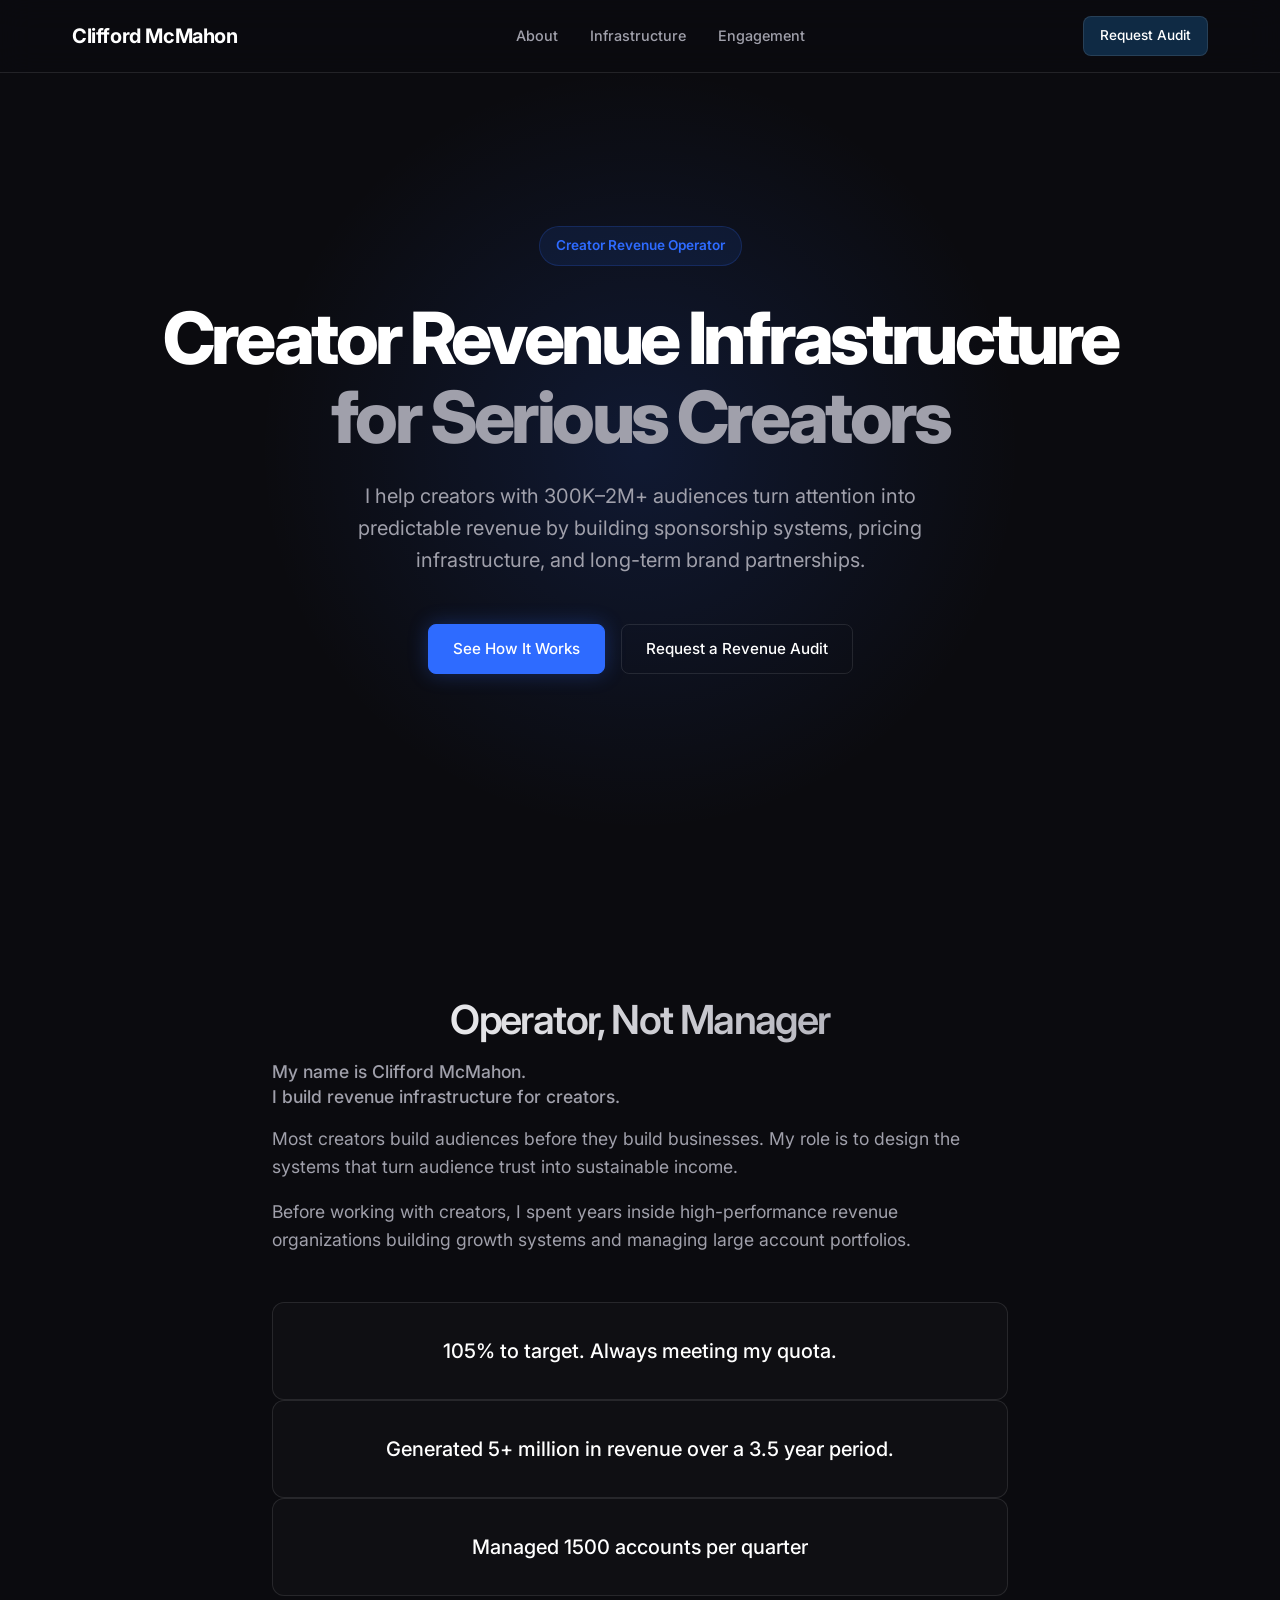
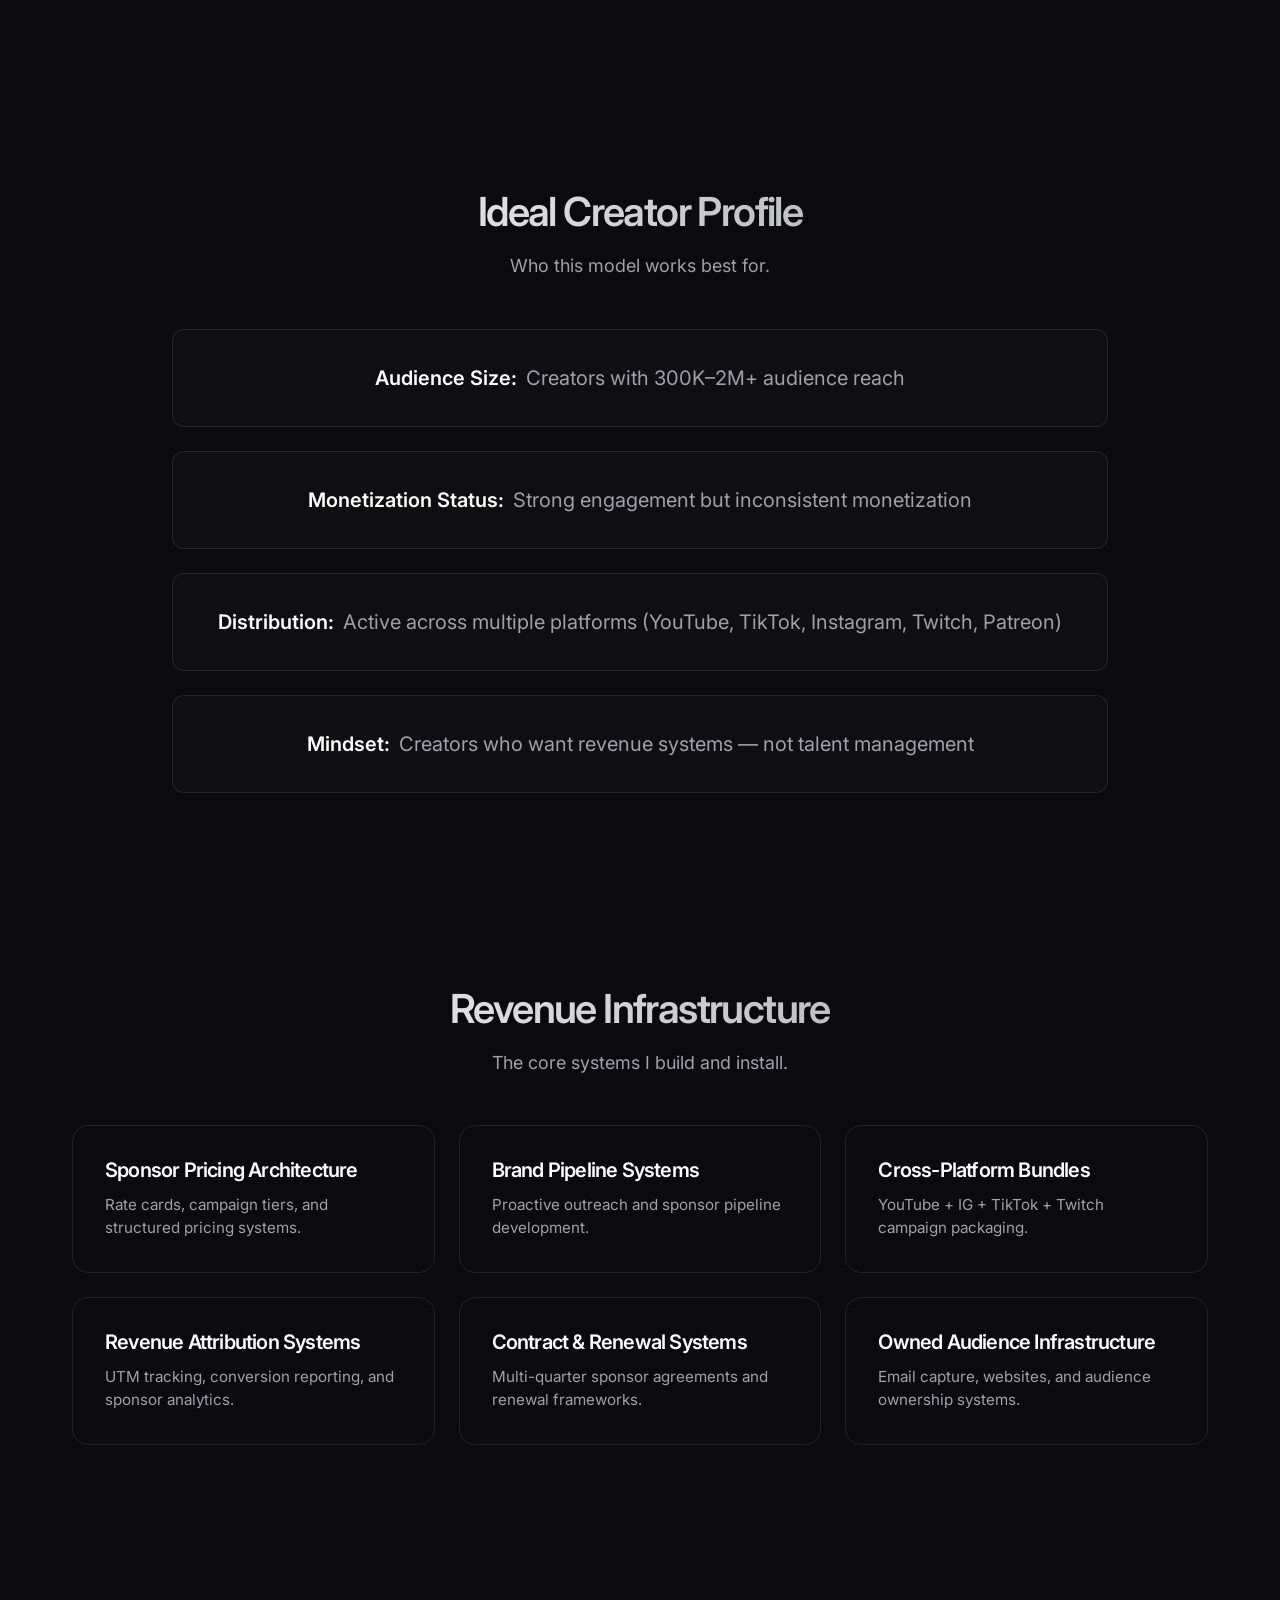
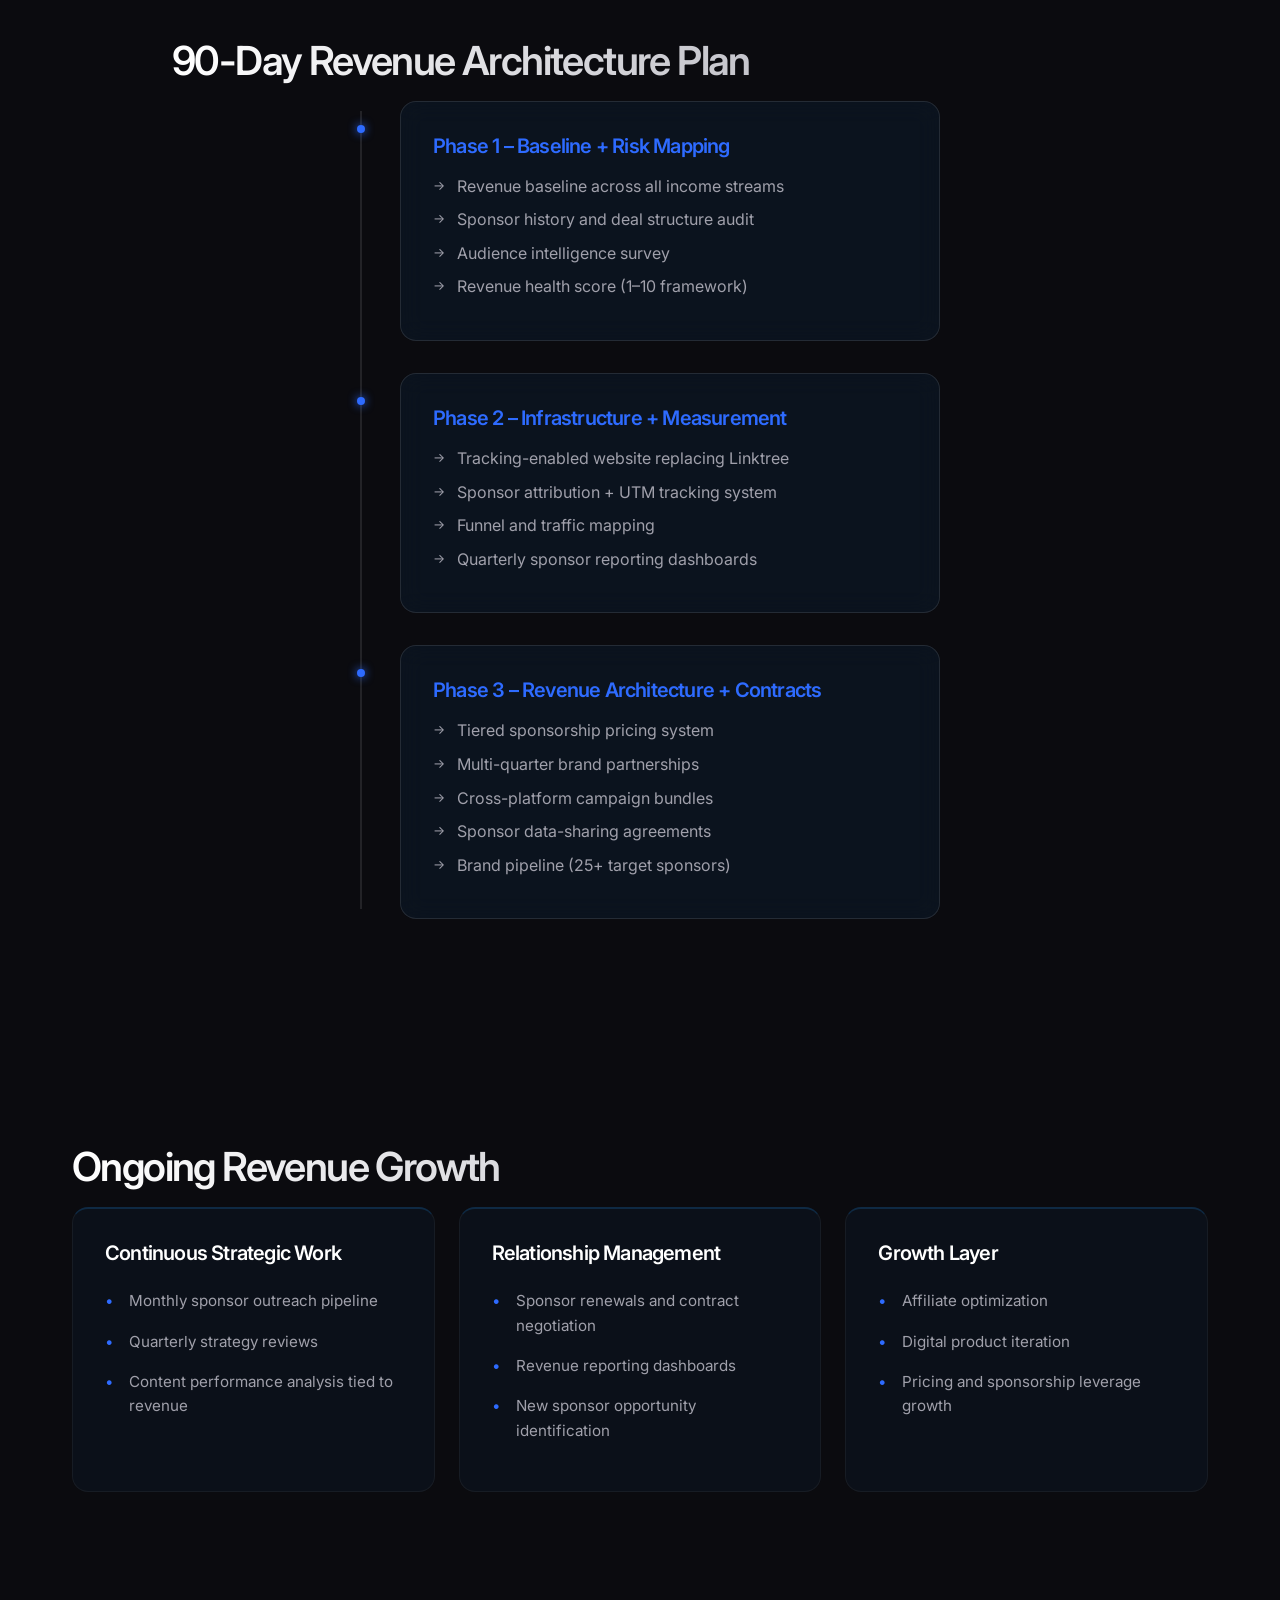
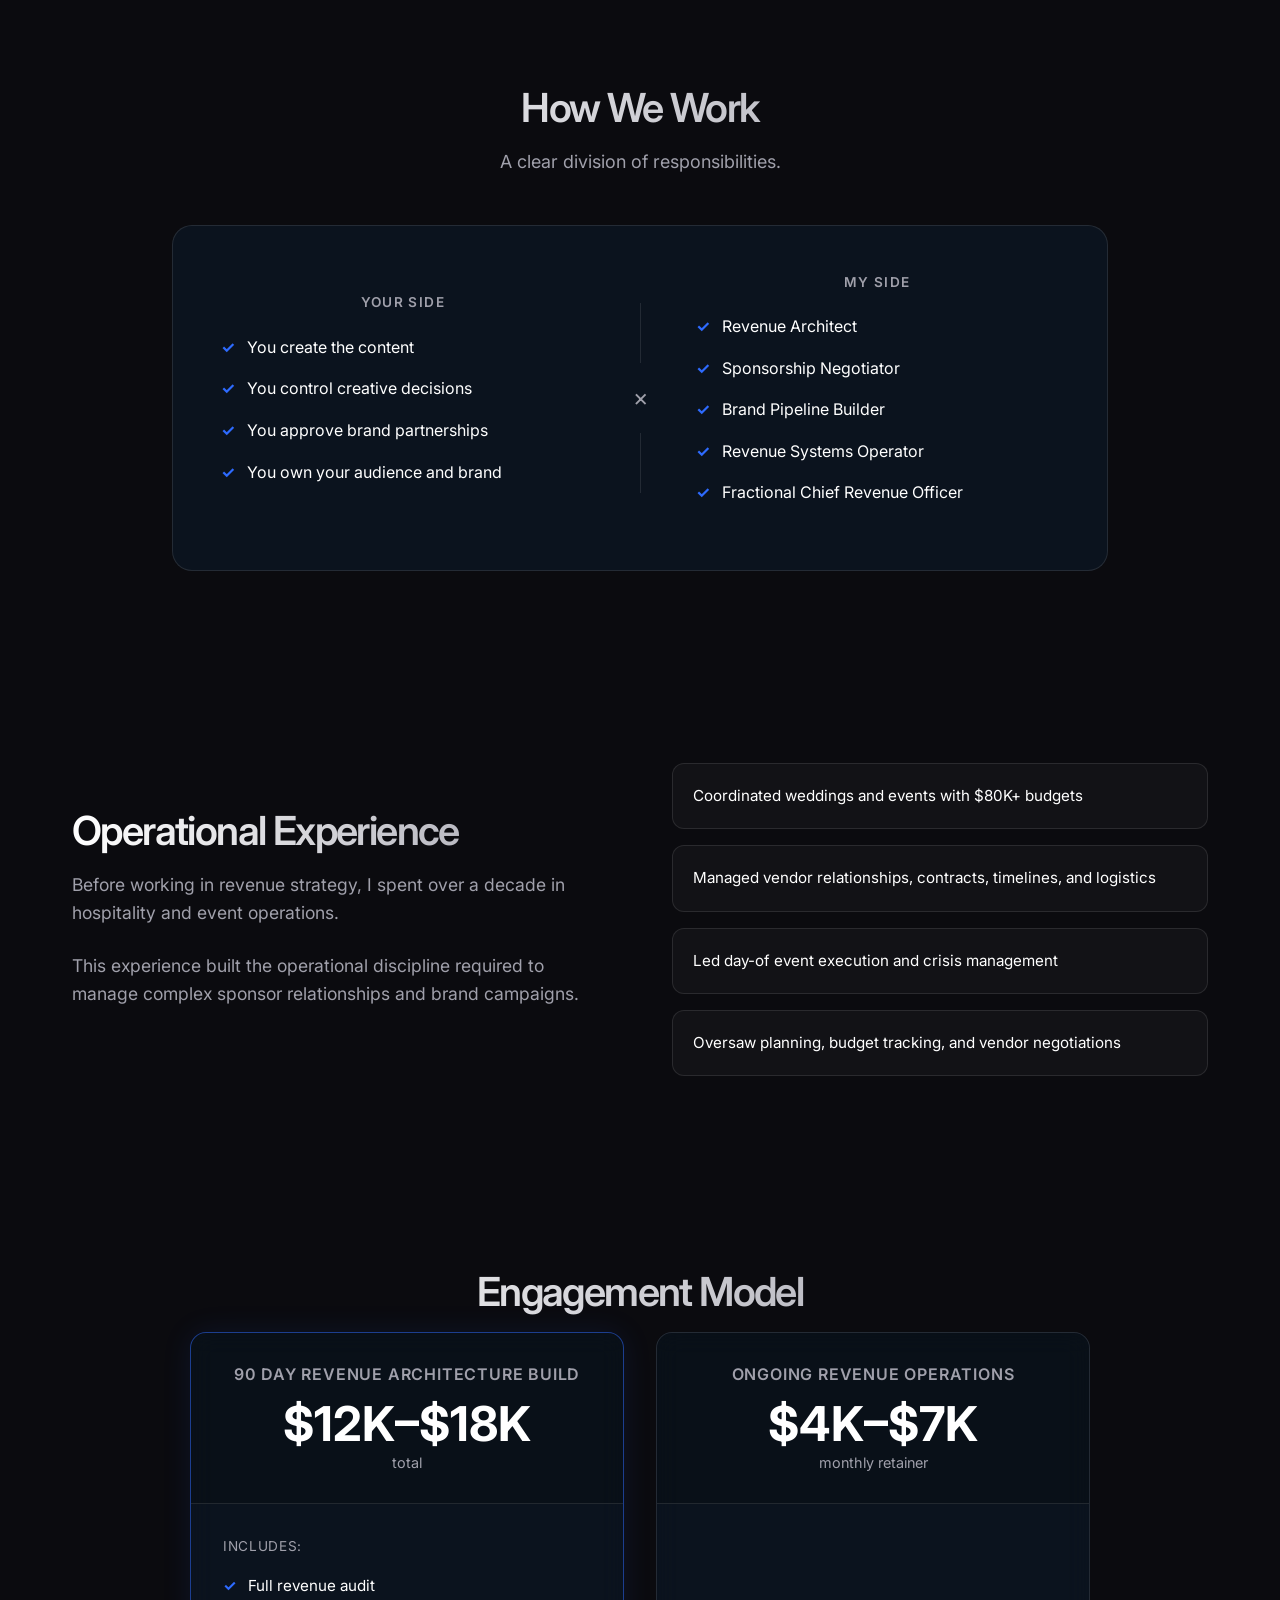
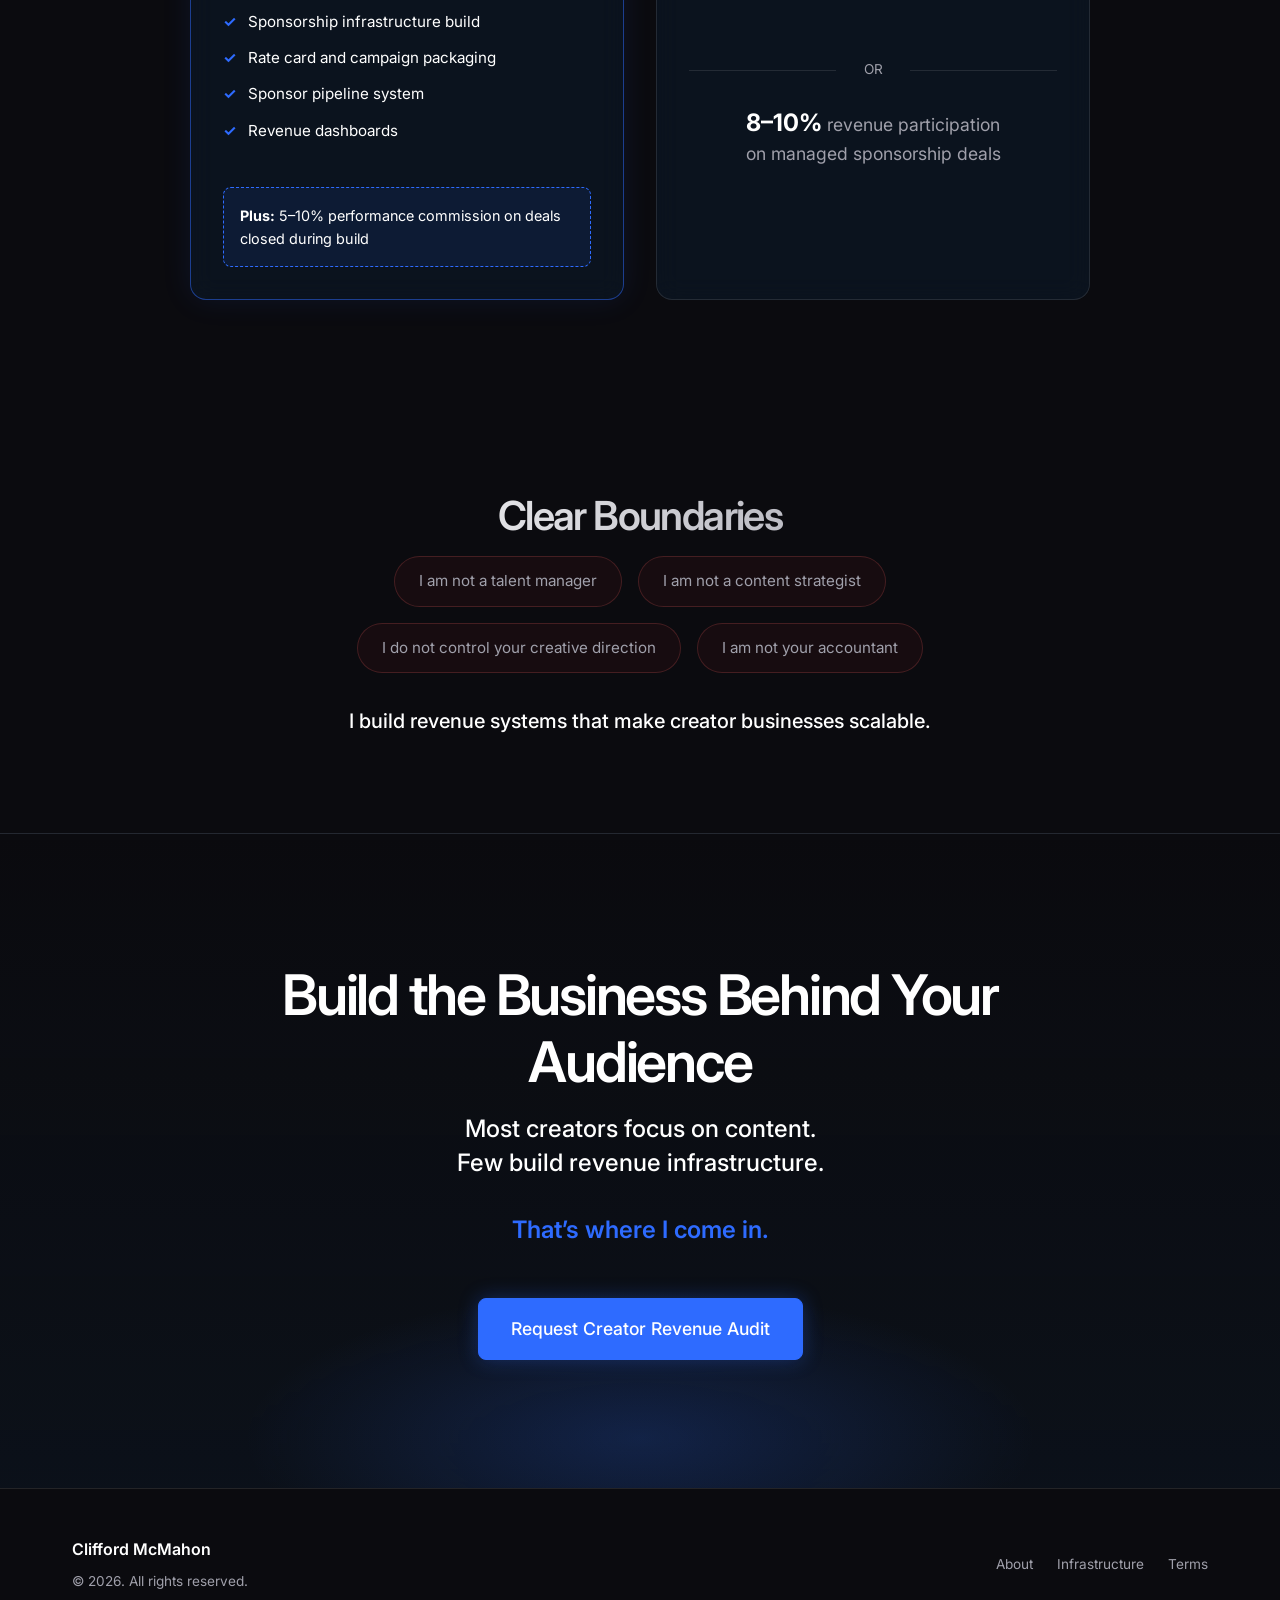
==== index.html @ 5d48551e "Initial website layout, styling, and copy enhancements" ====
<!DOCTYPE html>
<html lang="en">

<head>
    <meta charset="UTF-8">
    <meta name="viewport" content="width=device-width, initial-scale=1.0">
    <title>Clifford McMahon | Creator Revenue Operator</title>
    <meta name="description"
        content="I build revenue infrastructure for creators, turning attention into predictable revenue by building sponsorship systems and long-term brand partnerships.">
    <link rel="preconnect" href="https://fonts.googleapis.com">
    <link rel="preconnect" href="https://fonts.gstatic.com" crossorigin>
    <link href="https://fonts.googleapis.com/css2?family=Inter:wght@300;400;500;600;700;800&display=swap"
        rel="stylesheet">
    <link rel="stylesheet" href="style.css">
</head>

<body>
    <nav class="navbar">
        <div class="nav-container">
            <a href="#" class="logo">Clifford McMahon</a>
            <div class="nav-links">
                <a href="#about">About</a>
                <a href="#infrastructure">Infrastructure</a>
                <a href="#pricing">Engagement</a>
            </div>
            <a href="#contact" class="btn btn-secondary nav-cta">Request Audit</a>
        </div>
    </nav>

    <main>
        <!-- Hero Section -->
        <section class="hero scroll-section">
            <div class="hero-content">
                <div class="hero-badge">Creator Revenue Operator</div>
                <h1 class="hero-title">Creator Revenue Infrastructure<br><span class="highlight">for Serious
                        Creators</span></h1>
                <p class="hero-subtitle">
                    I help creators with 300K–2M+ audiences turn attention into predictable revenue by building
                    sponsorship systems, pricing infrastructure, and long-term brand partnerships.
                </p>
                <div class="hero-actions">
                    <a href="#how-it-works" class="btn btn-primary">See How It Works</a>
                    <a href="#contact" class="btn btn-outline">Request a Revenue Audit</a>
                </div>
            </div>
            <div class="hero-glow"></div>
        </section>

        <!-- About Section -->
        <section id="about" class="about scroll-section">
            <div class="container config-container">
                <div class="section-header text-center">
                    <h2 class="section-title">Operator, Not Manager</h2>
                </div>
                <div class="about-content">
                    <p class="lead-text">My name is Clifford McMahon.<br>I build revenue infrastructure for creators.
                    </p>
                    <p>Most creators build audiences before they build businesses. My role is to design the systems that
                        turn audience trust into sustainable income.</p>
                    <p>Before working with creators, I spent years inside high-performance revenue organizations
                        building growth systems and managing large account portfolios.</p>

                    <div class="experience-highlights grid-2">
                        <div class="highlight-card">
                            <p>105% to target. Always meeting my quota.</p>
                        </div>
                        <div class="highlight-card">
                            <p>Generated 5+ million in revenue over a 3.5 year period.</p>
                        </div>
                        <div class="highlight-card">
                            <p>Managed 1500 accounts per quarter</p>
                        </div>
                    </div>
                </div>
            </div>
        </section>

        <!-- Who I Work With -->
        <section id="ideal-profile" class="profile scroll-section">
            <div class="container text-center">
                <div class="section-header text-center">
                    <h2 class="section-title">Ideal Creator Profile</h2>
                    <p class="section-desc">Who this model works best for.</p>
                </div>
                <div class="experience-highlights grid">
                    <div class="highlight-card">
                        <p><strong class="highlight-label">Audience Size:</strong> <span class="highlight-text">Creators
                                with 300K–2M+ audience reach</span></p>
                    </div>
                    <div class="highlight-card">
                        <p><strong class="highlight-label">Monetization Status:</strong> <span
                                class="highlight-text">Strong engagement but inconsistent monetization</span></p>
                    </div>
                    <div class="highlight-card">
                        <p><strong class="highlight-label">Distribution:</strong> <span class="highlight-text">Active
                                across multiple platforms (YouTube, TikTok, Instagram, Twitch, Patreon)</span></p>
                    </div>
                    <div class="highlight-card">
                        <p><strong class="highlight-label">Mindset:</strong> <span class="highlight-text">Creators who
                                want revenue systems — not talent management</span></p>
                    </div>
                </div>
            </div>
        </section>

        <!-- What I Build -->
        <section id="infrastructure" class="infrastructure scroll-section">
            <div class="container container-large">
                <div class="section-header text-center">
                    <h2 class="section-title">Revenue Infrastructure</h2>
                    <p class="section-desc">The core systems I build and install.</p>
                </div>
                <div class="grid grid-3">
                    <div class="card feature-card">
                        <h3>Sponsor Pricing Architecture</h3>
                        <p>Rate cards, campaign tiers, and structured pricing systems.</p>
                    </div>
                    <div class="card feature-card">
                        <h3>Brand Pipeline Systems</h3>
                        <p>Proactive outreach and sponsor pipeline development.</p>
                    </div>
                    <div class="card feature-card">
                        <h3>Cross-Platform Bundles</h3>
                        <p>YouTube + IG + TikTok + Twitch campaign packaging.</p>
                    </div>
                    <div class="card feature-card">
                        <h3>Revenue Attribution Systems</h3>
                        <p>UTM tracking, conversion reporting, and sponsor analytics.</p>
                    </div>
                    <div class="card feature-card">
                        <h3>Contract & Renewal Systems</h3>
                        <p>Multi-quarter sponsor agreements and renewal frameworks.</p>
                    </div>
                    <div class="card feature-card">
                        <h3>Owned Audience Infrastructure</h3>
                        <p>Email capture, websites, and audience ownership systems.</p>
                    </div>
                </div>
            </div>
        </section>

        <!-- The 90 Day Creator Revenue Build -->
        <section id="how-it-works" class="roadmap scroll-section">
            <div class="container">
                <div class="section-header">
                    <h2 class="section-title">90-Day Revenue Architecture Plan</h2>
                </div>
                <div class="timeline">
                    <div class="timeline-item">
                        <div class="timeline-dot"></div>
                        <div class="timeline-content card glass">
                            <h3>Phase 1 – Baseline + Risk Mapping</h3>
                            <ul>
                                <li>Revenue baseline across all income streams</li>
                                <li>Sponsor history and deal structure audit</li>
                                <li>Audience intelligence survey</li>
                                <li>Revenue health score (1–10 framework)</li>
                            </ul>
                        </div>
                    </div>
                    <div class="timeline-item">
                        <div class="timeline-dot"></div>
                        <div class="timeline-content card glass">
                            <h3>Phase 2 – Infrastructure + Measurement</h3>
                            <ul>
                                <li>Tracking-enabled website replacing Linktree</li>
                                <li>Sponsor attribution + UTM tracking system</li>
                                <li>Funnel and traffic mapping</li>
                                <li>Quarterly sponsor reporting dashboards</li>
                            </ul>
                        </div>
                    </div>
                    <div class="timeline-item">
                        <div class="timeline-dot"></div>
                        <div class="timeline-content card glass">
                            <h3>Phase 3 – Revenue Architecture + Contracts</h3>
                            <ul>
                                <li>Tiered sponsorship pricing system</li>
                                <li>Multi-quarter brand partnerships</li>
                                <li>Cross-platform campaign bundles</li>
                                <li>Sponsor data-sharing agreements</li>
                                <li>Brand pipeline (25+ target sponsors)</li>
                            </ul>
                        </div>
                    </div>
                </div>
            </div>
        </section>

        <!-- Monthly Operations -->
        <section class="operations scroll-section">
            <div class="container container-large">
                <div class="section-header">
                    <h2 class="section-title">Ongoing Revenue Growth</h2>
                </div>
                <div class="grid grid-3">
                    <div class="card operations-card">
                        <h3>Continuous Strategic Work</h3>
                        <ul>
                            <li>Monthly sponsor outreach pipeline</li>
                            <li>Quarterly strategy reviews</li>
                            <li>Content performance analysis tied to revenue</li>
                        </ul>
                    </div>
                    <div class="card operations-card">
                        <h3>Relationship Management</h3>
                        <ul>
                            <li>Sponsor renewals and contract negotiation</li>
                            <li>Revenue reporting dashboards</li>
                            <li>New sponsor opportunity identification</li>
                        </ul>
                    </div>
                    <div class="card operations-card">
                        <h3>Growth Layer</h3>
                        <ul>
                            <li>Affiliate optimization</li>
                            <li>Digital product iteration</li>
                            <li>Pricing and sponsorship leverage growth</li>
                        </ul>
                    </div>
                </div>
            </div>
        </section>

        <!-- Partnership Model -->
        <section class="partnership scroll-section">
            <div class="container">
                <div class="section-header text-center">
                    <h2 class="section-title">How We Work</h2>
                    <p class="section-desc">A clear division of responsibilities.</p>
                </div>
                <div class="split-board">
                    <div class="split-side your-side">
                        <h3>Your Side</h3>
                        <ul>
                            <li><span class="check">✓</span> You create the content</li>
                            <li><span class="check">✓</span> You control creative decisions</li>
                            <li><span class="check">✓</span> You approve brand partnerships</li>
                            <li><span class="check">✓</span> You own your audience and brand</li>
                        </ul>
                    </div>
                    <div class="split-separator">
                        <div class="line"></div>
                        <div class="icon">×</div>
                        <div class="line"></div>
                    </div>
                    <div class="split-side my-side">
                        <h3>My Side</h3>
                        <ul>
                            <li><span class="check">✓</span> Revenue Architect</li>
                            <li><span class="check">✓</span> Sponsorship Negotiator</li>
                            <li><span class="check">✓</span> Brand Pipeline Builder</li>
                            <li><span class="check">✓</span> Revenue Systems Operator</li>
                            <li><span class="check">✓</span> Fractional Chief Revenue Officer</li>
                        </ul>
                    </div>
                </div>
            </div>
        </section>

        <!-- Operational Experience -->
        <section class="experience scroll-section">
            <div class="container container-large">
                <div class="flex-row">
                    <div class="flex-content">
                        <h2 class="section-title">Operational Experience</h2>
                        <p>Before working in revenue strategy, I spent over a decade in hospitality and event
                            operations.</p>
                        <p>This experience built the operational discipline required to manage complex sponsor
                            relationships and brand campaigns.</p>
                    </div>
                    <div class="flex-cards">
                        <ul class="bullet-list-cards">
                            <li>Coordinated weddings and events with $80K+ budgets</li>
                            <li>Managed vendor relationships, contracts, timelines, and logistics</li>
                            <li>Led day-of event execution and crisis management</li>
                            <li>Oversaw planning, budget tracking, and vendor negotiations</li>
                        </ul>
                    </div>
                </div>
            </div>
        </section>

        <!-- Pricing -->
        <section id="pricing" class="pricing scroll-section">
            <div class="container">
                <div class="section-header text-center">
                    <h2 class="section-title">Engagement Model</h2>
                </div>
                <div class="pricing-grid">
                    <div class="pricing-card glass highlight-border">
                        <div class="pricing-header">
                            <h3>90 Day Revenue Architecture Build</h3>
                            <div class="price">$12K–$18K <span>total</span></div>
                        </div>
                        <div class="pricing-body">
                            <p class="includes-title">Includes:</p>
                            <ul>
                                <li>Full revenue audit</li>
                                <li>Sponsorship infrastructure build</li>
                                <li>Rate card and campaign packaging</li>
                                <li>Sponsor pipeline system</li>
                                <li>Revenue dashboards</li>
                            </ul>
                            <div class="pricing-plus">
                                <strong>Plus:</strong> 5–10% performance commission on deals closed during build
                            </div>
                        </div>
                    </div>

                    <div class="pricing-card glass">
                        <div class="pricing-header">
                            <h3>Ongoing Revenue Operations</h3>
                            <div class="price">$4K–$7K <span>monthly retainer</span></div>
                        </div>
                        <div class="pricing-body centered-body">
                            <div class="or-divider">OR</div>
                            <div class="price-alt">
                                <strong>8–10%</strong> revenue participation<br>on managed sponsorship deals
                            </div>
                        </div>
                    </div>
                </div>
            </div>
        </section>

        <!-- What I Am Not -->
        <section class="boundaries scroll-section">
            <div class="container config-container text-center">
                <h2 class="section-title">Clear Boundaries</h2>
                <div class="boundary-items">
                    <div class="boundary-item">I am not a talent manager</div>
                    <div class="boundary-item">I am not a content strategist</div>
                    <div class="boundary-item">I do not control your creative direction</div>
                    <div class="boundary-item">I am not your accountant</div>
                </div>
                <p class="final-boundary-statement">I build revenue systems that make creator businesses scalable.</p>
            </div>
        </section>

        <!-- Final CTA -->
        <section id="contact" class="final-cta scroll-section glass-cta">
            <div class="container text-center">
                <h2>Build the Business Behind Your Audience</h2>
                <p class="lead-text">Most creators focus on content.<br>Few build revenue infrastructure.</p>
                <p class="accent-text">That’s where I come in.</p>
                <a href="mailto:contact@cliffordmcmahon.com" class="btn btn-primary btn-large">Request Creator Revenue
                    Audit</a>
            </div>
            <div class="glow-bg"></div>
        </section>
    </main>

    <footer>
        <div class="footer-container">
            <div class="footer-left">
                <span class="footer-logo">Clifford McMahon</span>
                <span class="footer-copyright">© 2026. All rights reserved.</span>
            </div>
            <div class="footer-links">
                <a href="#about">About</a>
                <a href="#infrastructure">Infrastructure</a>
                <a href="#pricing">Terms</a>
            </div>
        </div>
    </footer>

    <script src="script.js"></script>
</body>

</html>
---- style.css ----
:root {
    --bg-color: #0B0B0F;
    --primary-accent: #0F2A44;
    --secondary-accent: #2E6BFF;
    --text-primary: #ffffff;
    --text-secondary: #a0a0ab;
    --border-color: rgba(255, 255, 255, 0.1);
    --glass-bg: rgba(15, 42, 68, 0.3);
    --glass-border: rgba(46, 107, 255, 0.2);
    --font-sans: 'Inter', -apple-system, BlinkMacSystemFont, "Segoe UI", Roboto, Helvetica, Arial, sans-serif;
}

* {
    margin: 0;
    padding: 0;
    box-sizing: border-box;
}

body {
    background-color: var(--bg-color);
    color: var(--text-primary);
    font-family: var(--font-sans);
    line-height: 1.6;
    -webkit-font-smoothing: antialiased;
    overflow-x: hidden;
    scroll-behavior: smooth;
    position: relative;
}

.global-glow {
    position: fixed;
    top: 0;
    left: 0;
    width: 100vw;
    height: 100vh;
    background:
        linear-gradient(90deg,
            var(--bg-color) 0%,
            rgba(11, 11, 15, 0.8) 15%,
            rgba(46, 107, 255, 0.15) 50%,
            rgba(11, 11, 15, 0.8) 85%,
            var(--bg-color) 100%);
    z-index: -999;
    pointer-events: none;
}

::selection {
    background: var(--secondary-accent);
    color: #fff;
}

h1,
h2,
h3,
h4 {
    font-weight: 600;
    letter-spacing: -0.04em;
    line-height: 1.2;
}

a {
    color: var(--text-primary);
    text-decoration: none;
    transition: color 0.2s ease;
}

a:hover {
    color: var(--secondary-accent);
}

.container {
    max-width: 1000px;
    margin: 0 auto;
    padding: 0 2rem;
}

.container-large {
    max-width: 1200px;
}

.config-container {
    max-width: 800px;
}

.text-center {
    text-align: center;
}

/* Typography Classes */
.section-title {
    font-size: 2.5rem;
    margin-bottom: 1rem;
    background: linear-gradient(to right, #fff, var(--text-secondary));
    -webkit-background-clip: text;
    -webkit-text-fill-color: transparent;
}

.section-desc {
    font-size: 1.125rem;
    color: var(--text-secondary);
    margin-bottom: 3rem;
}

.lead-text {
    font-size: 1.5rem;
    font-weight: 500;
    margin-bottom: 1.5rem;
    line-height: 1.4;
    color: var(--text-primary);
}

/* Buttons */
.btn {
    display: inline-flex;
    align-items: center;
    justify-content: center;
    padding: 0.75rem 1.5rem;
    border-radius: 8px;
    font-weight: 500;
    font-size: 0.95rem;
    transition: all 0.3s ease;
    cursor: pointer;
    text-align: center;
}

.btn-primary {
    background: var(--secondary-accent);
    color: #fff;
    border: 1px solid var(--secondary-accent);
    box-shadow: 0 0 20px rgba(46, 107, 255, 0.3);
}

.btn-primary:hover {
    background: #4079ff;
    color: #fff;
    box-shadow: 0 0 30px rgba(46, 107, 255, 0.5);
    transform: translateY(-2px);
}

.btn-secondary {
    background: var(--primary-accent);
    color: #fff;
    border: 1px solid var(--border-color);
}

.btn-secondary:hover {
    background: rgba(15, 42, 68, 0.8);
    color: #fff;
}

.btn-outline {
    background: transparent;
    color: #fff;
    border: 1px solid var(--border-color);
}

.btn-outline:hover {
    background: rgba(255, 255, 255, 0.05);
    border-color: rgba(255, 255, 255, 0.2);
    color: #fff;
    transform: translateY(-2px);
}

.btn-large {
    padding: 1rem 2rem;
    font-size: 1.1rem;
}

/* Glass & Gradients */
.glass {
    background: var(--glass-bg);
    backdrop-filter: blur(12px);
    -webkit-backdrop-filter: blur(12px);
    border: 1px solid var(--border-color);
    border-radius: 16px;
}

.glass:hover {
    border-color: var(--glass-border);
    box-shadow: 0 8px 32px rgba(0, 0, 0, 0.3);
}

/* Layout Classes */
.grid {
    display: grid;
    gap: 1.5rem;
}

.grid-2 {
    grid-template-columns: repeat(auto-fit, minmax(300px, 1fr));
}

.grid-3 {
    grid-template-columns: repeat(auto-fit, minmax(300px, 1fr));
}

/* Navigation */
.navbar {
    position: fixed;
    top: 0;
    width: 100%;
    padding: 1rem 0;
    z-index: 100;
    background: rgba(11, 11, 15, 0.8);
    backdrop-filter: blur(16px);
    border-bottom: 1px solid var(--border-color);
    transition: all 0.3s ease;
}

.nav-container {
    max-width: 1200px;
    margin: 0 auto;
    padding: 0 2rem;
    display: flex;
    justify-content: space-between;
    align-items: center;
}

.logo {
    font-weight: 700;
    font-size: 1.25rem;
    letter-spacing: -0.02em;
}

.nav-links {
    display: flex;
    gap: 2rem;
}

.nav-links a {
    font-size: 0.9rem;
    font-weight: 500;
    color: var(--text-secondary);
}

.nav-links a:hover {
    color: var(--text-primary);
}

.nav-cta {
    padding: 0.5rem 1rem;
    font-size: 0.85rem;
}

/* Hero Section */
.hero {
    position: relative;
    padding: 10rem 0 6rem;
    text-align: center;
    min-height: 100vh;
    display: flex;
    align-items: center;
    justify-content: center;
}

.hero-glow {
    position: absolute;
    top: 50%;
    left: 50%;
    transform: translate(-50%, -50%);
    width: 60vw;
    height: 60vw;
    background: radial-gradient(circle, rgba(46, 107, 255, 0.15) 0%, rgba(11, 11, 15, 0) 70%);
    z-index: -1;
    pointer-events: none;
}

.hero-badge {
    display: inline-block;
    padding: 0.5rem 1rem;
    background: rgba(46, 107, 255, 0.1);
    border: 1px solid var(--glass-border);
    border-radius: 50px;
    font-size: 0.85rem;
    font-weight: 600;
    color: var(--secondary-accent);
    margin-bottom: 2rem;
    animation: fadeInDown 0.8s ease-out;
}

.hero-title {
    font-size: 4.5rem;
    font-weight: 800;
    line-height: 1.1;
    margin-bottom: 1.5rem;
    letter-spacing: -0.05em;
    animation: fadeInUp 0.8s ease-out 0.2s both;
}

.hero-title .highlight {
    color: var(--text-secondary);
}

.hero-subtitle {
    font-size: 1.25rem;
    color: var(--text-secondary);
    max-width: 600px;
    margin: 0 auto 3rem;
    animation: fadeInUp 0.8s ease-out 0.4s both;
}

.hero-actions {
    display: flex;
    justify-content: center;
    gap: 1rem;
    animation: fadeInUp 0.8s ease-out 0.6s both;
}

/* Sections Global */
.scroll-section {
    padding: 6rem 0;
    opacity: 0;
    transform: translateY(20px);
    transition: opacity 0.8s ease-out, transform 0.8s ease-out;
}

.scroll-section.visible {
    opacity: 1;
    transform: translateY(0);
}

/* About Section */
.about p {
    color: var(--text-secondary);
    font-size: 1.1rem;
    margin-bottom: 1rem;
}

.experience-highlights {
    margin-top: 3rem;
}

.highlight-card {
    background: rgba(255, 255, 255, 0.02);
    border: 1px solid var(--border-color);
    padding: 2rem 1.5rem;
    border-radius: 12px;
    display: flex;
    align-items: center;
    justify-content: center;
    text-align: center;
    transition: all 0.3s;
}

.highlight-card:hover {
    background: rgba(255, 255, 255, 0.05);
    border-color: rgba(255, 255, 255, 0.15);
}

.highlight-icon {
    display: none;
}

.highlight-card p {
    font-size: 1.25rem;
    font-weight: 500;
    margin: 0;
    color: var(--text-primary);
}

.highlight-label {
    color: var(--text-primary);
    font-weight: 600;
    margin-right: 0.25rem;
}

.highlight-text {
    color: var(--text-secondary);
    font-weight: 400;
}

/* Cards Global */
.card {
    padding: 2rem;
    transition: all 0.3s ease;
}

.card h3 {
    font-size: 1.25rem;
    margin-bottom: 0.75rem;
    color: var(--text-primary);
}

.card p {
    color: var(--text-secondary);
    font-size: 0.95rem;
    line-height: 1.5;
}

/* Infrastructure Cards */
.feature-card {
    background: transparent;
    border: 1px solid var(--border-color);
    border-radius: 16px;
}

.feature-card:hover {
    background: rgba(15, 42, 68, 0.4);
    border-color: var(--secondary-accent);
    transform: translateY(-5px);
}

.card-icon {
    font-size: 2rem;
    margin-bottom: 1rem;
}

/* Timeline / Roadmap */
.timeline {
    position: relative;
    max-width: 600px;
    margin: 0 auto;
}

.timeline::before {
    content: '';
    position: absolute;
    left: 20px;
    top: 10px;
    bottom: 10px;
    width: 2px;
    background: var(--border-color);
}

.timeline-item {
    position: relative;
    margin-bottom: 2rem;
    padding-left: 60px;
}

.timeline-dot {
    position: absolute;
    left: 17px;
    top: 24px;
    width: 8px;
    height: 8px;
    border-radius: 50%;
    background: var(--secondary-accent);
    box-shadow: 0 0 10px var(--secondary-accent);
}

.timeline-content h3 {
    color: var(--secondary-accent);
    margin-bottom: 1rem;
}

.timeline-content ul {
    list-style: none;
    color: var(--text-secondary);
}

.timeline-content ul li {
    position: relative;
    margin-bottom: 0.5rem;
    padding-left: 1.5rem;
}

.timeline-content ul li::before {
    content: '→';
    position: absolute;
    left: 0;
    color: var(--text-secondary);
    font-size: 0.8rem;
    top: 2px;
}

/* Partnership Model */
.split-board {
    display: flex;
    align-items: center;
    justify-content: center;
    gap: 3rem;
    background: var(--glass-bg);
    border: 1px solid var(--border-color);
    border-radius: 20px;
    padding: 3rem;
}

.split-side {
    flex: 1;
}

.split-side h3 {
    text-align: center;
    margin-bottom: 1.5rem;
    color: var(--text-secondary);
    text-transform: uppercase;
    font-size: 0.85rem;
    letter-spacing: 0.1em;
}

.split-side ul {
    list-style: none;
}

.split-side ul li {
    display: flex;
    align-items: center;
    gap: 0.75rem;
    margin-bottom: 1rem;
    color: var(--text-primary);
    font-size: 1rem;
}

.check {
    color: var(--secondary-accent);
    font-weight: bold;
}

.split-separator {
    display: flex;
    flex-direction: column;
    align-items: center;
    gap: 1rem;
    color: var(--border-color);
}

.split-separator .line {
    width: 1px;
    height: 60px;
    background: var(--border-color);
}

.split-separator .icon {
    font-size: 1.5rem;
    color: var(--text-secondary);
}

/* Operations */
.operations-card {
    background: rgba(15, 42, 68, 0.2);
    border: 1px solid rgba(255, 255, 255, 0.05);
    border-radius: 16px;
    border-top: 2px solid var(--primary-accent);
}

.operations-card h3 {
    color: #fff;
    margin-bottom: 1.5rem;
}

.operations-card ul {
    list-style: none;
}

.operations-card ul li {
    position: relative;
    margin-bottom: 1rem;
    padding-left: 1.5rem;
    color: var(--text-secondary);
    font-size: 0.95rem;
}

.operations-card ul li::before {
    content: '•';
    position: absolute;
    left: 0;
    color: var(--secondary-accent);
}

/* Experience */
.flex-row {
    display: flex;
    gap: 4rem;
    align-items: center;
}

.flex-content,
.flex-cards {
    flex: 1;
}

.flex-content p {
    color: var(--text-secondary);
    font-size: 1.1rem;
    margin-bottom: 1.5rem;
}

.bullet-list-cards {
    list-style: none;
    display: flex;
    flex-direction: column;
    gap: 1rem;
}

.bullet-list-cards li {
    background: rgba(255, 255, 255, 0.03);
    border: 1px solid var(--border-color);
    padding: 1.25rem;
    border-radius: 12px;
    color: var(--text-primary);
    font-size: 0.95rem;
    transition: all 0.3s;
}

.bullet-list-cards li:hover {
    background: rgba(255, 255, 255, 0.08);
}

/* Pricing Grid */
.pricing-grid {
    display: grid;
    grid-template-columns: repeat(auto-fit, minmax(350px, 1fr));
    gap: 2rem;
    max-width: 900px;
    margin: 0 auto;
}

.pricing-card {
    display: flex;
    flex-direction: column;
    overflow: hidden;
}

.highlight-border {
    border: 1px solid rgba(46, 107, 255, 0.5);
    box-shadow: 0 0 30px rgba(46, 107, 255, 0.1);
}

.pricing-header {
    padding: 2rem;
    border-bottom: 1px solid var(--border-color);
    text-align: center;
    background: rgba(0, 0, 0, 0.2);
}

.pricing-header h3 {
    color: var(--text-secondary);
    font-size: 1rem;
    text-transform: uppercase;
    letter-spacing: 0.05em;
    margin-bottom: 1rem;
}

.price {
    font-size: 3rem;
    font-weight: 700;
    color: #fff;
    line-height: 1;
}

.price span {
    display: block;
    font-size: 0.9rem;
    color: var(--text-secondary);
    font-weight: 400;
    margin-top: 0.5rem;
}

.pricing-body {
    padding: 2rem;
    flex-grow: 1;
    display: flex;
    flex-direction: column;
}

.centered-body {
    justify-content: center;
    align-items: center;
    text-align: center;
}

.includes-title {
    font-size: 0.85rem;
    color: var(--text-secondary);
    text-transform: uppercase;
    margin-bottom: 1rem;
    letter-spacing: 0.05em;
}

.pricing-body ul {
    list-style: none;
    margin-bottom: 2rem;
    flex-grow: 1;
}

.pricing-body ul li {
    margin-bottom: 0.75rem;
    color: var(--text-primary);
    font-size: 0.95rem;
    display: flex;
    align-items: center;
}

.pricing-body ul li::before {
    content: '✓';
    color: var(--secondary-accent);
    margin-right: 0.75rem;
    font-weight: bold;
}

.pricing-plus {
    padding: 1rem;
    background: rgba(46, 107, 255, 0.1);
    border: 1px dashed var(--secondary-accent);
    border-radius: 8px;
    font-size: 0.9rem;
}

.or-divider {
    font-size: 0.85rem;
    color: var(--text-secondary);
    margin: 1.5rem 0;
    position: relative;
    width: 100%;
}

.or-divider::before,
.or-divider::after {
    content: '';
    position: absolute;
    top: 50%;
    width: 40%;
    height: 1px;
    background: var(--border-color);
}

.or-divider::before {
    left: 0;
}

.or-divider::after {
    right: 0;
}

.price-alt {
    font-size: 1.1rem;
    color: var(--text-secondary);
    line-height: 1.5;
}

.price-alt strong {
    color: #fff;
    font-size: 1.5rem;
}

/* Boundaries */
.boundary-items {
    display: flex;
    flex-wrap: wrap;
    justify-content: center;
    gap: 1rem;
    margin-bottom: 2rem;
}

.boundary-item {
    background: rgba(255, 50, 50, 0.05);
    border: 1px solid rgba(255, 100, 100, 0.2);
    color: var(--text-secondary);
    padding: 0.75rem 1.5rem;
    border-radius: 50px;
    font-size: 0.95rem;
}

.final-boundary-statement {
    font-size: 1.25rem;
    color: var(--text-primary);
    font-weight: 500;
}

/* Final CTA */
.final-cta {
    position: relative;
    overflow: hidden;
    padding: 8rem 0;
}

.glass-cta {
    background: linear-gradient(180deg, rgba(15, 42, 68, 0) 0%, rgba(15, 42, 68, 0.2) 100%);
    border-top: 1px solid var(--border-color);
}

.final-cta h2 {
    font-size: 3.5rem;
    margin-bottom: 1rem;
}

.accent-text {
    color: var(--secondary-accent);
    font-size: 1.5rem;
    font-weight: 600;
    margin: 2rem 0 3rem;
}

.glow-bg {
    position: absolute;
    bottom: -100px;
    left: 50%;
    transform: translateX(-50%);
    width: 800px;
    height: 300px;
    background: radial-gradient(ellipse, rgba(46, 107, 255, 0.2) 0%, rgba(0, 0, 0, 0) 70%);
    z-index: -1;
}

/* Footer */
footer {
    padding: 3rem 0;
    border-top: 1px solid var(--border-color);
}

.footer-container {
    max-width: 1200px;
    margin: 0 auto;
    padding: 0 2rem;
    display: flex;
    justify-content: space-between;
    align-items: center;
}

.footer-left {
    display: flex;
    flex-direction: column;
    gap: 0.5rem;
}

.footer-logo {
    font-weight: 600;
    color: #fff;
}

.footer-copyright {
    font-size: 0.85rem;
    color: var(--text-secondary);
}

.footer-links {
    display: flex;
    gap: 1.5rem;
}

.footer-links a {
    color: var(--text-secondary);
    font-size: 0.85rem;
}

.footer-links a:hover {
    color: #fff;
}

/* Animations */
@keyframes fadeInUp {
    from {
        opacity: 0;
        transform: translateY(20px);
    }

    to {
        opacity: 1;
        transform: translateY(0);
    }
}

@keyframes fadeInDown {
    from {
        opacity: 0;
        transform: translateY(-20px);
    }

    to {
        opacity: 1;
        transform: translateY(0);
    }
}

/* Responsive */
@media (max-width: 768px) {
    .nav-links {
        display: none;
    }

    .hero-title {
        font-size: 3rem;
    }

    .hero-subtitle {
        font-size: 1.1rem;
    }

    .hero-actions {
        flex-direction: column;
    }

    .split-board,
    .flex-row {
        flex-direction: column;
    }

    .split-separator {
        flex-direction: row;
    }

    .split-separator .line {
        width: 60px;
        height: 1px;
    }

    .footer-container {
        flex-direction: column;
        gap: 1.5rem;
        text-align: center;
    }
}
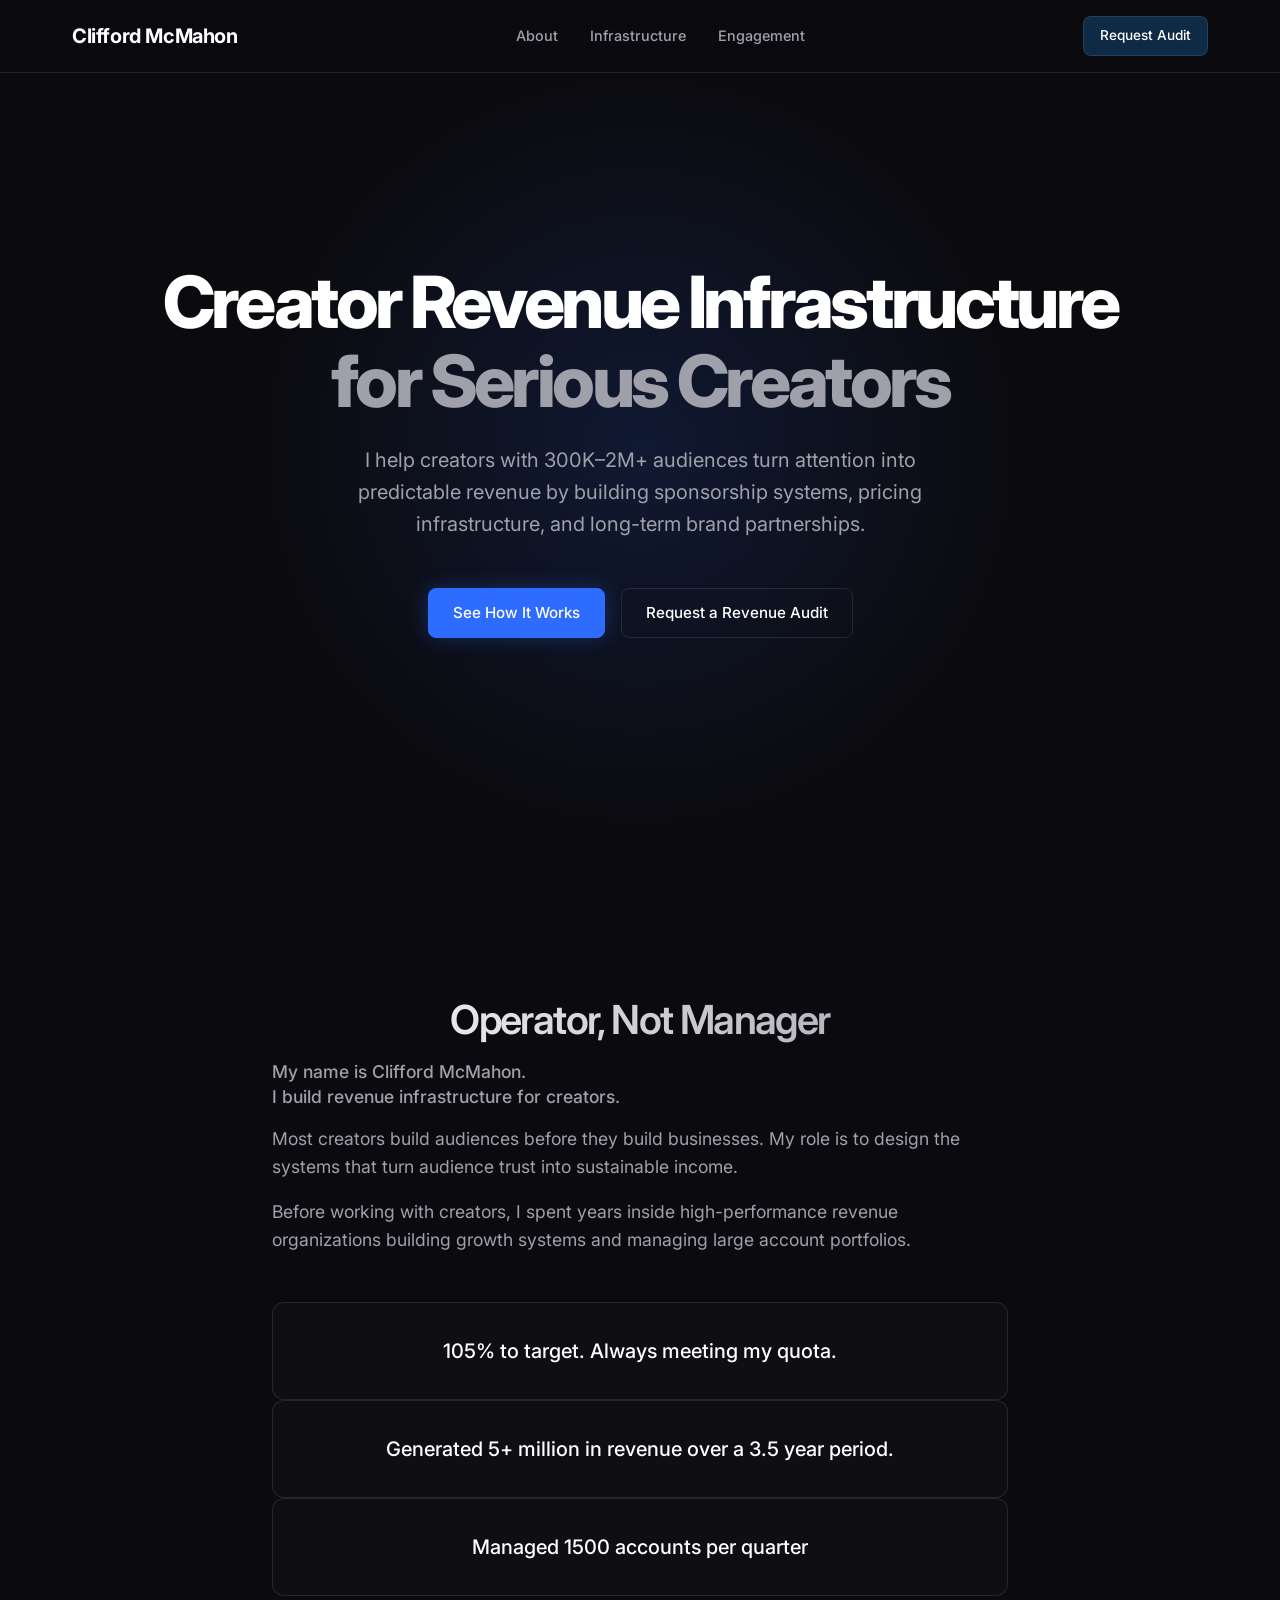
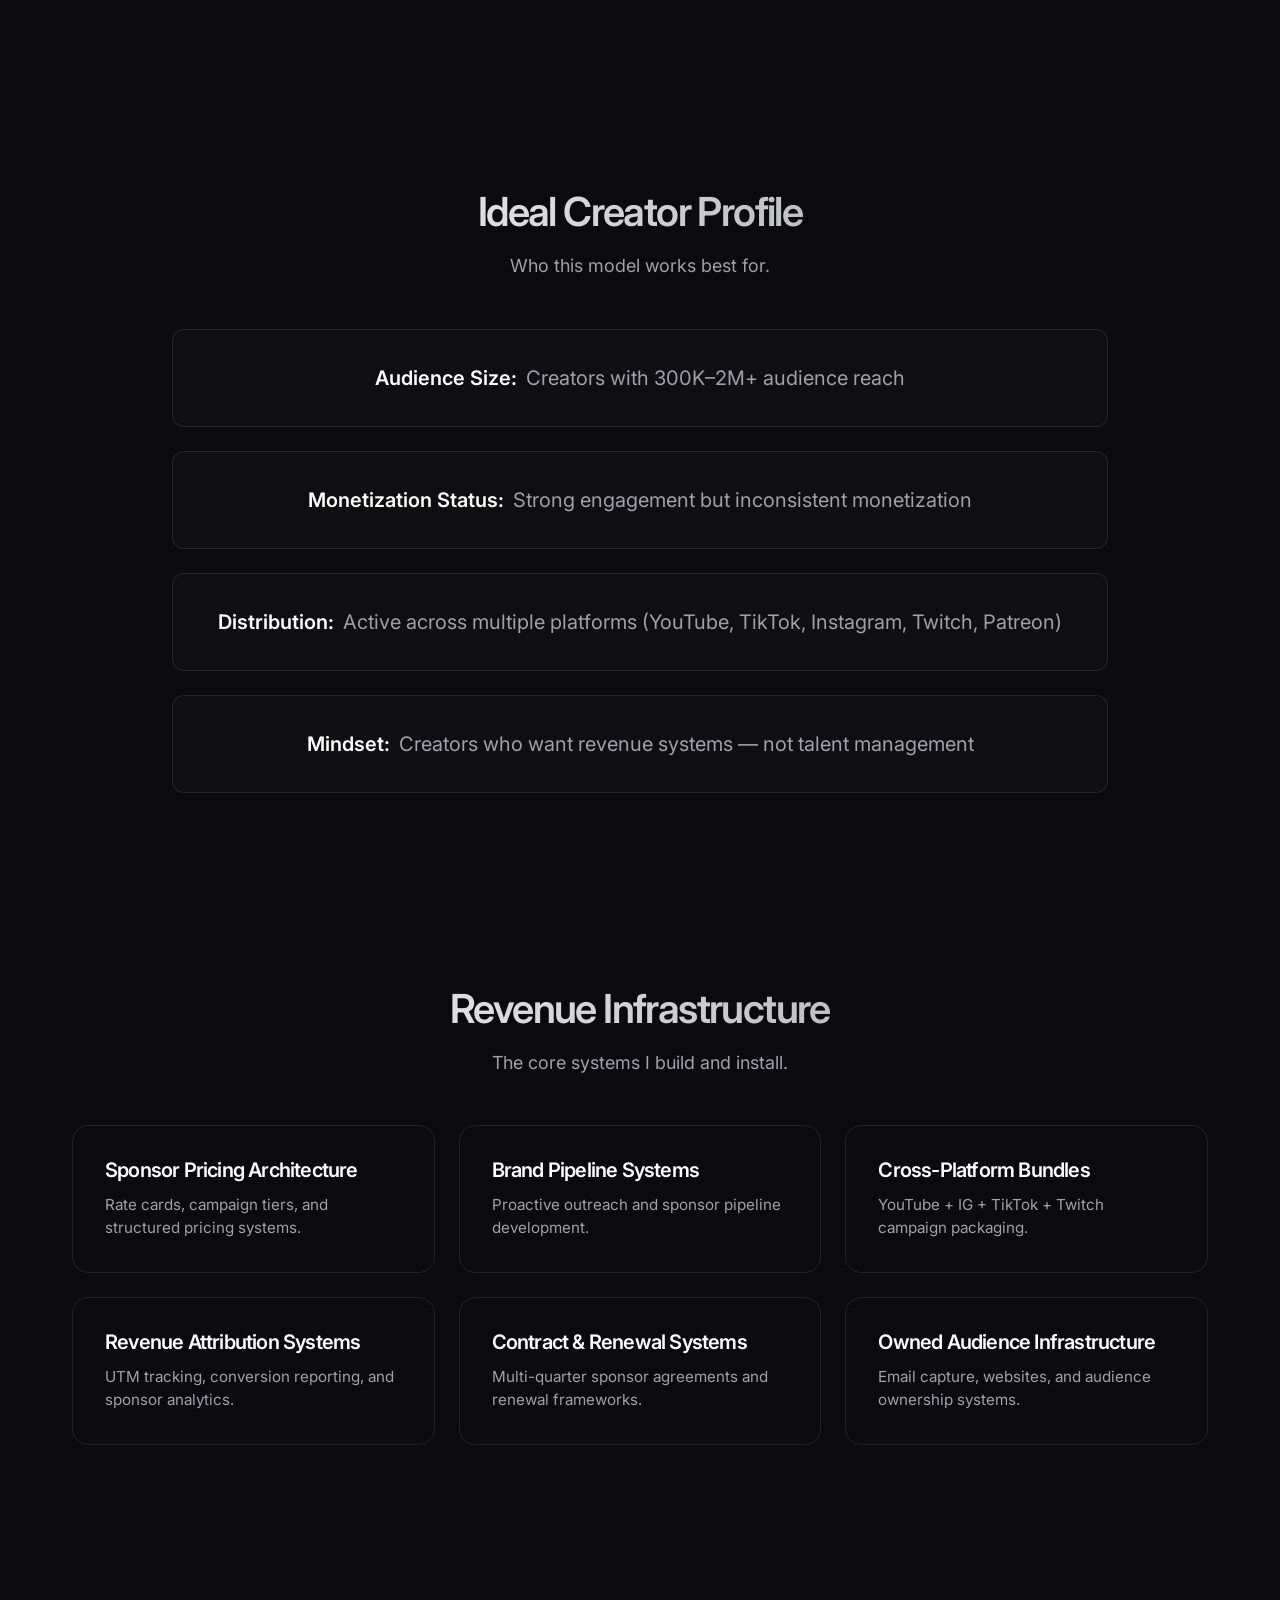
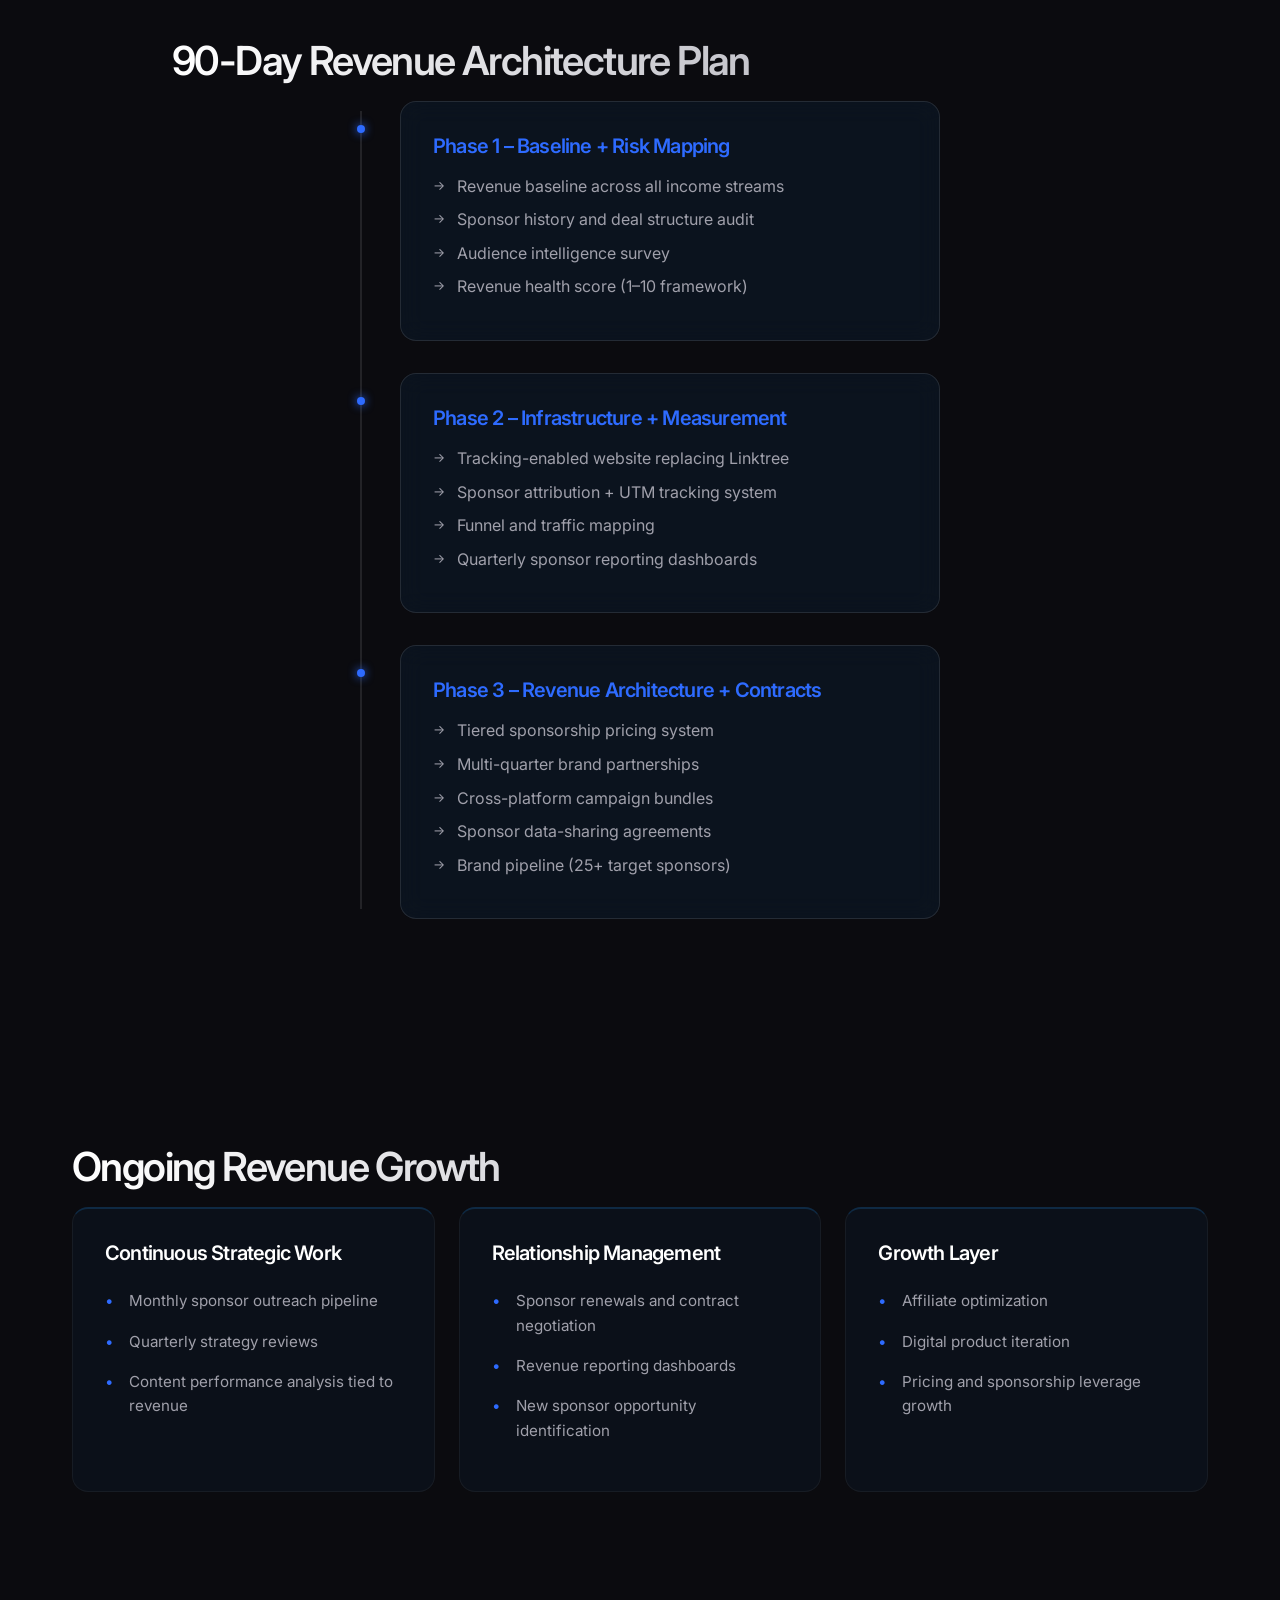
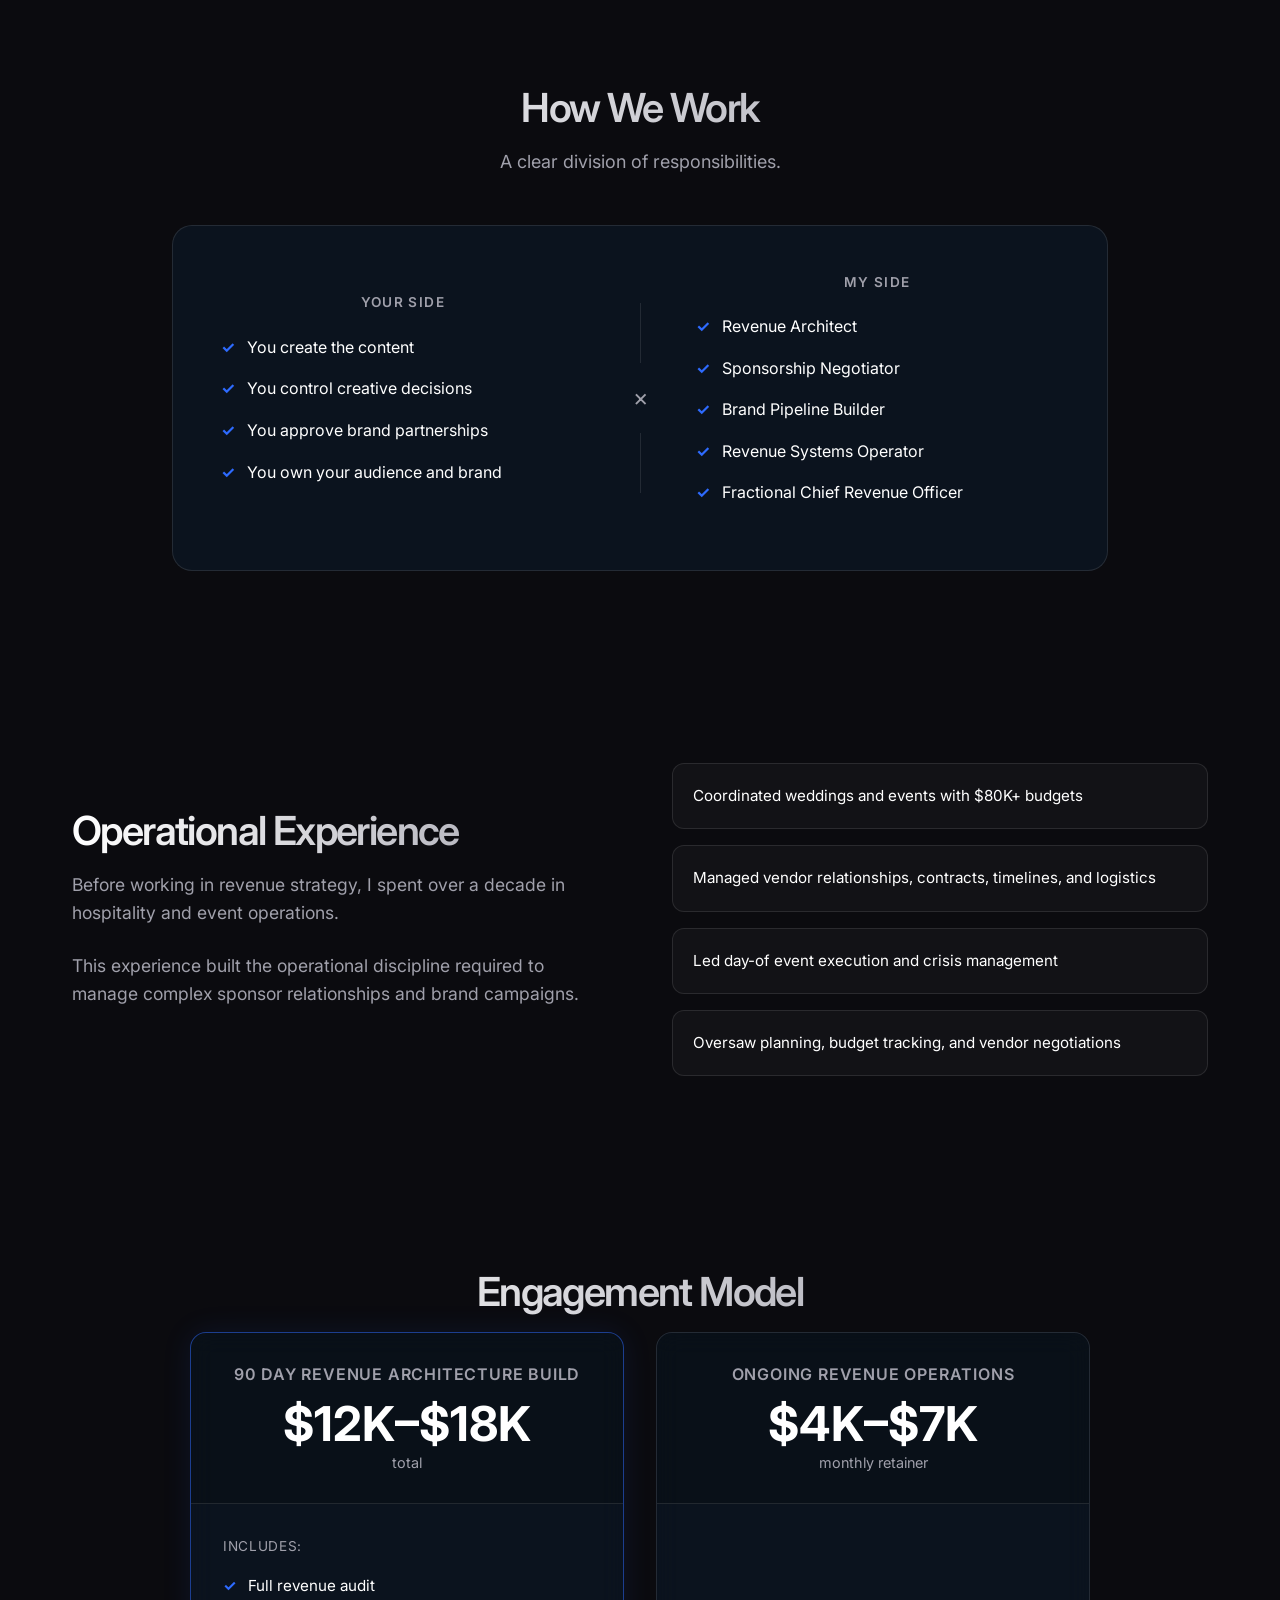
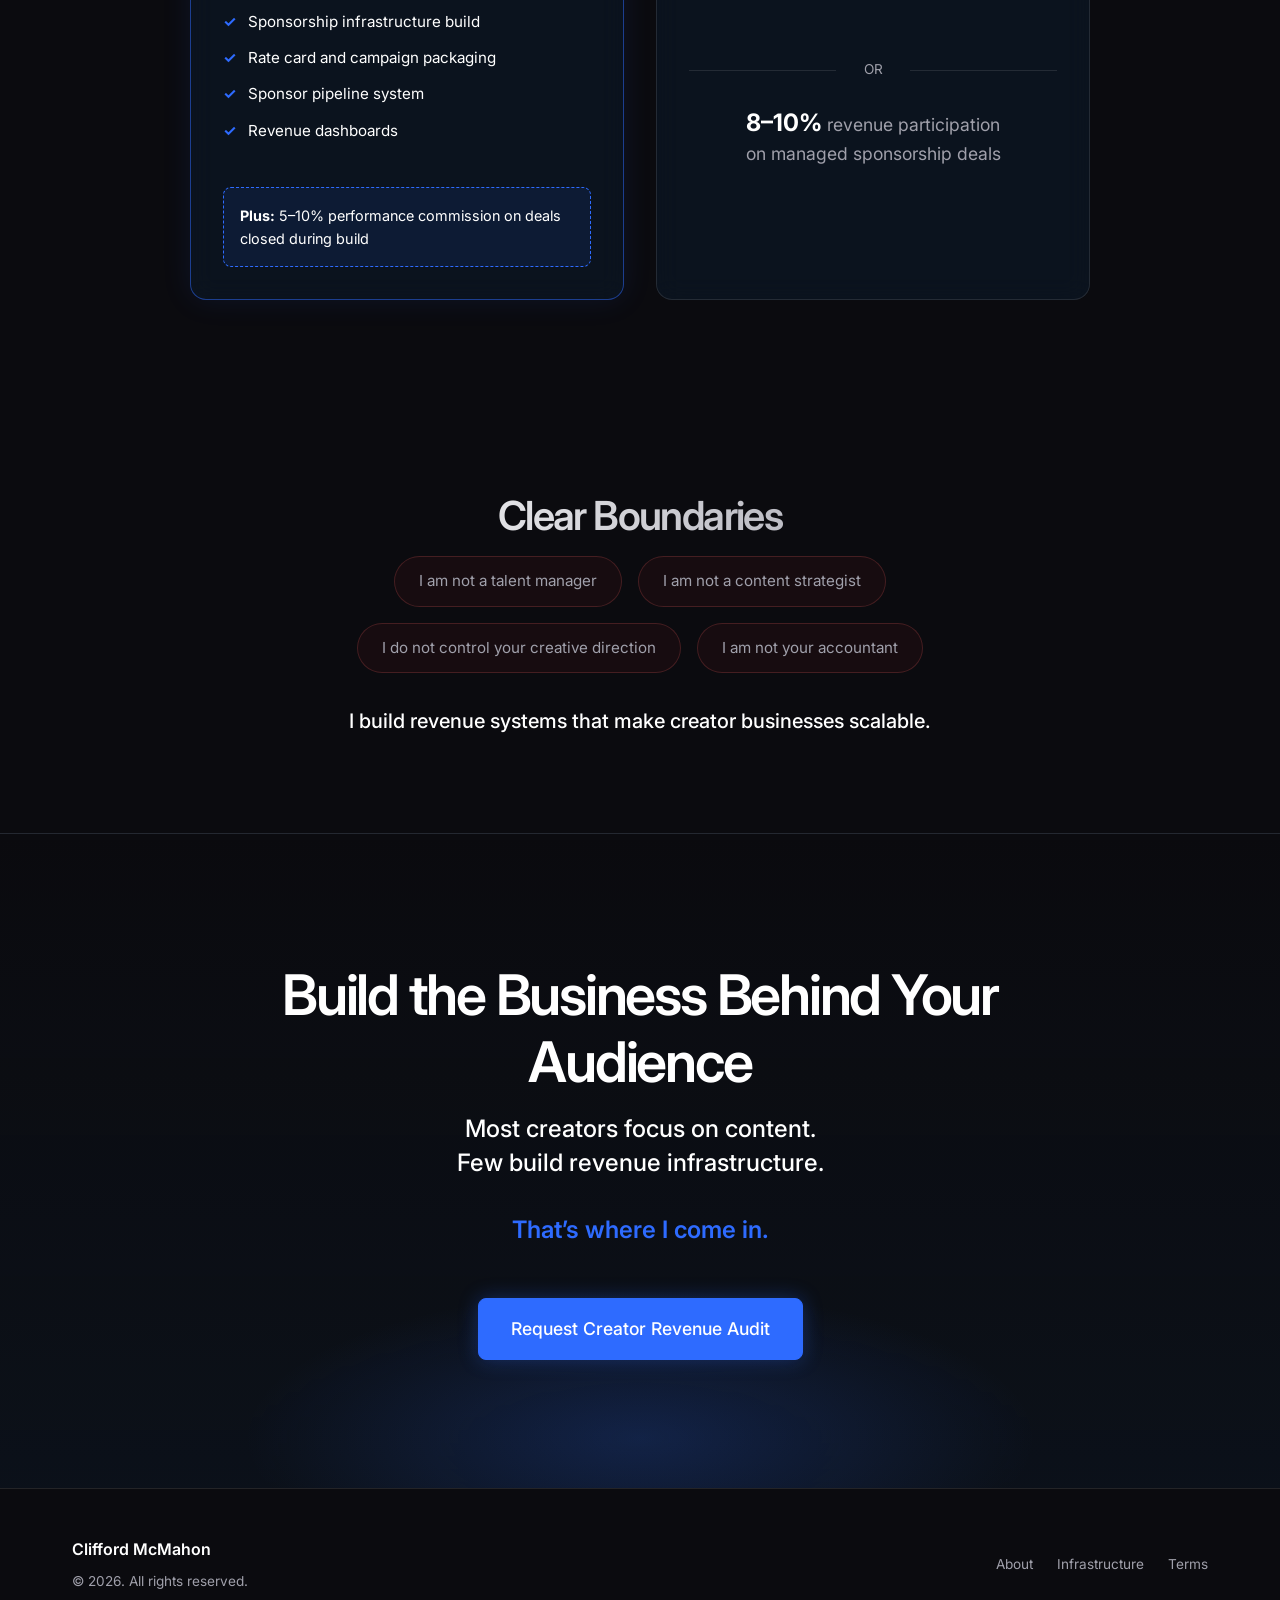
==== commit d01765aa: "Remove hero badge" ====
--- a/index.html
+++ b/index.html
@@ -31,7 +31,6 @@
         <!-- Hero Section -->
         <section class="hero scroll-section">
             <div class="hero-content">
-                <div class="hero-badge">Creator Revenue Operator</div>
                 <h1 class="hero-title">Creator Revenue Infrastructure<br><span class="highlight">for Serious
                         Creators</span></h1>
                 <p class="hero-subtitle">
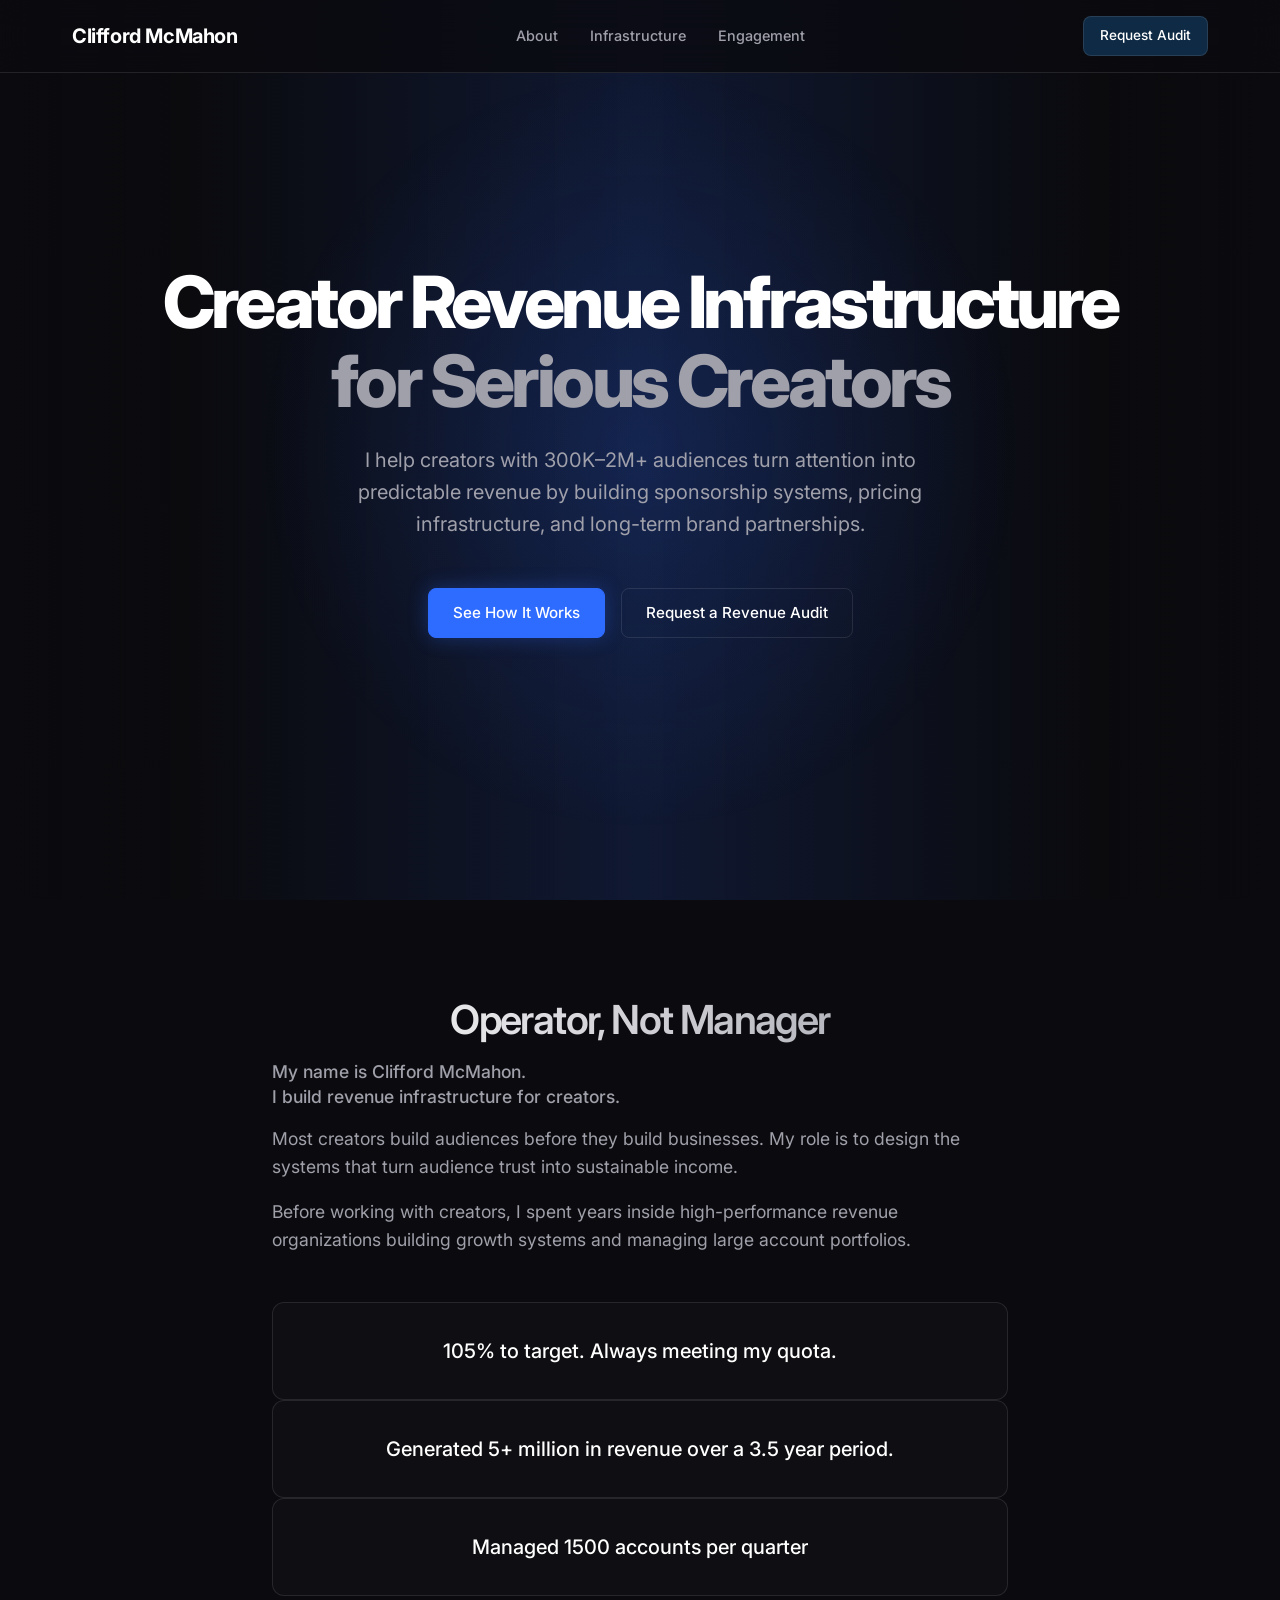
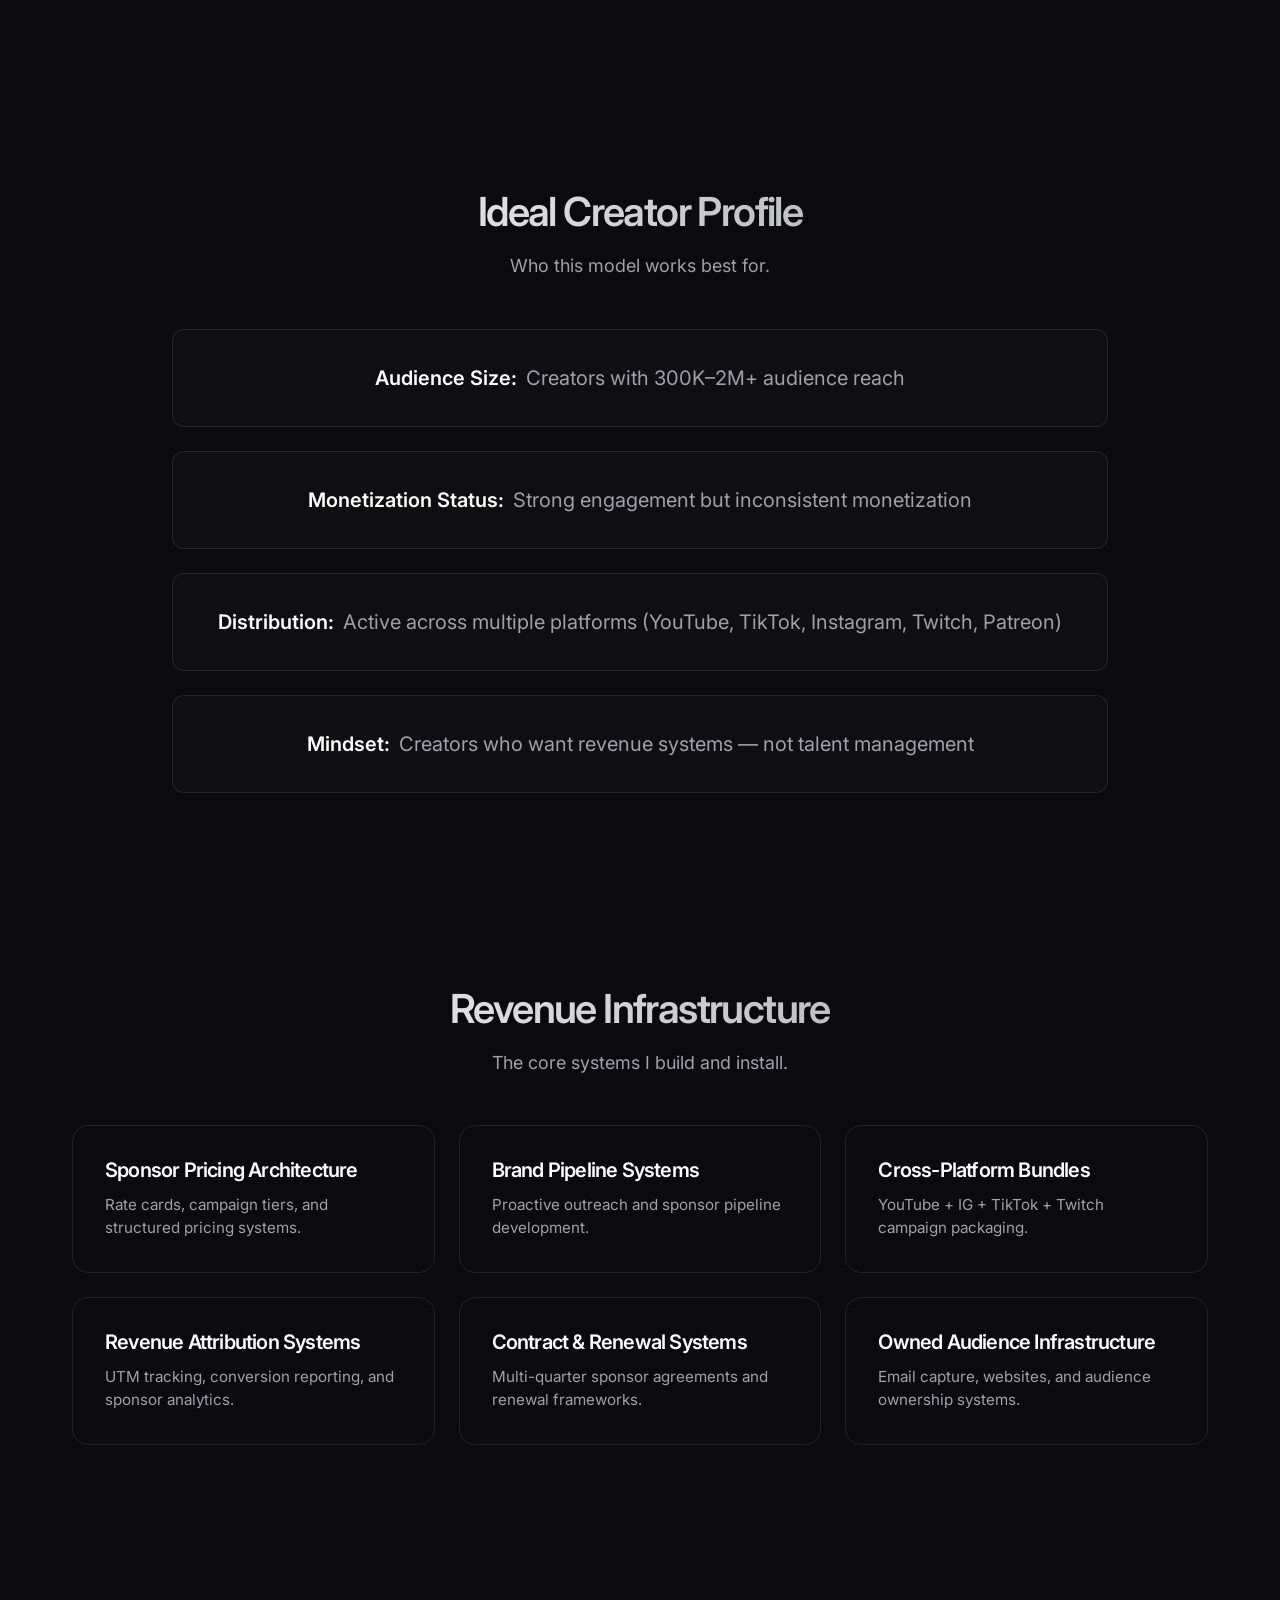
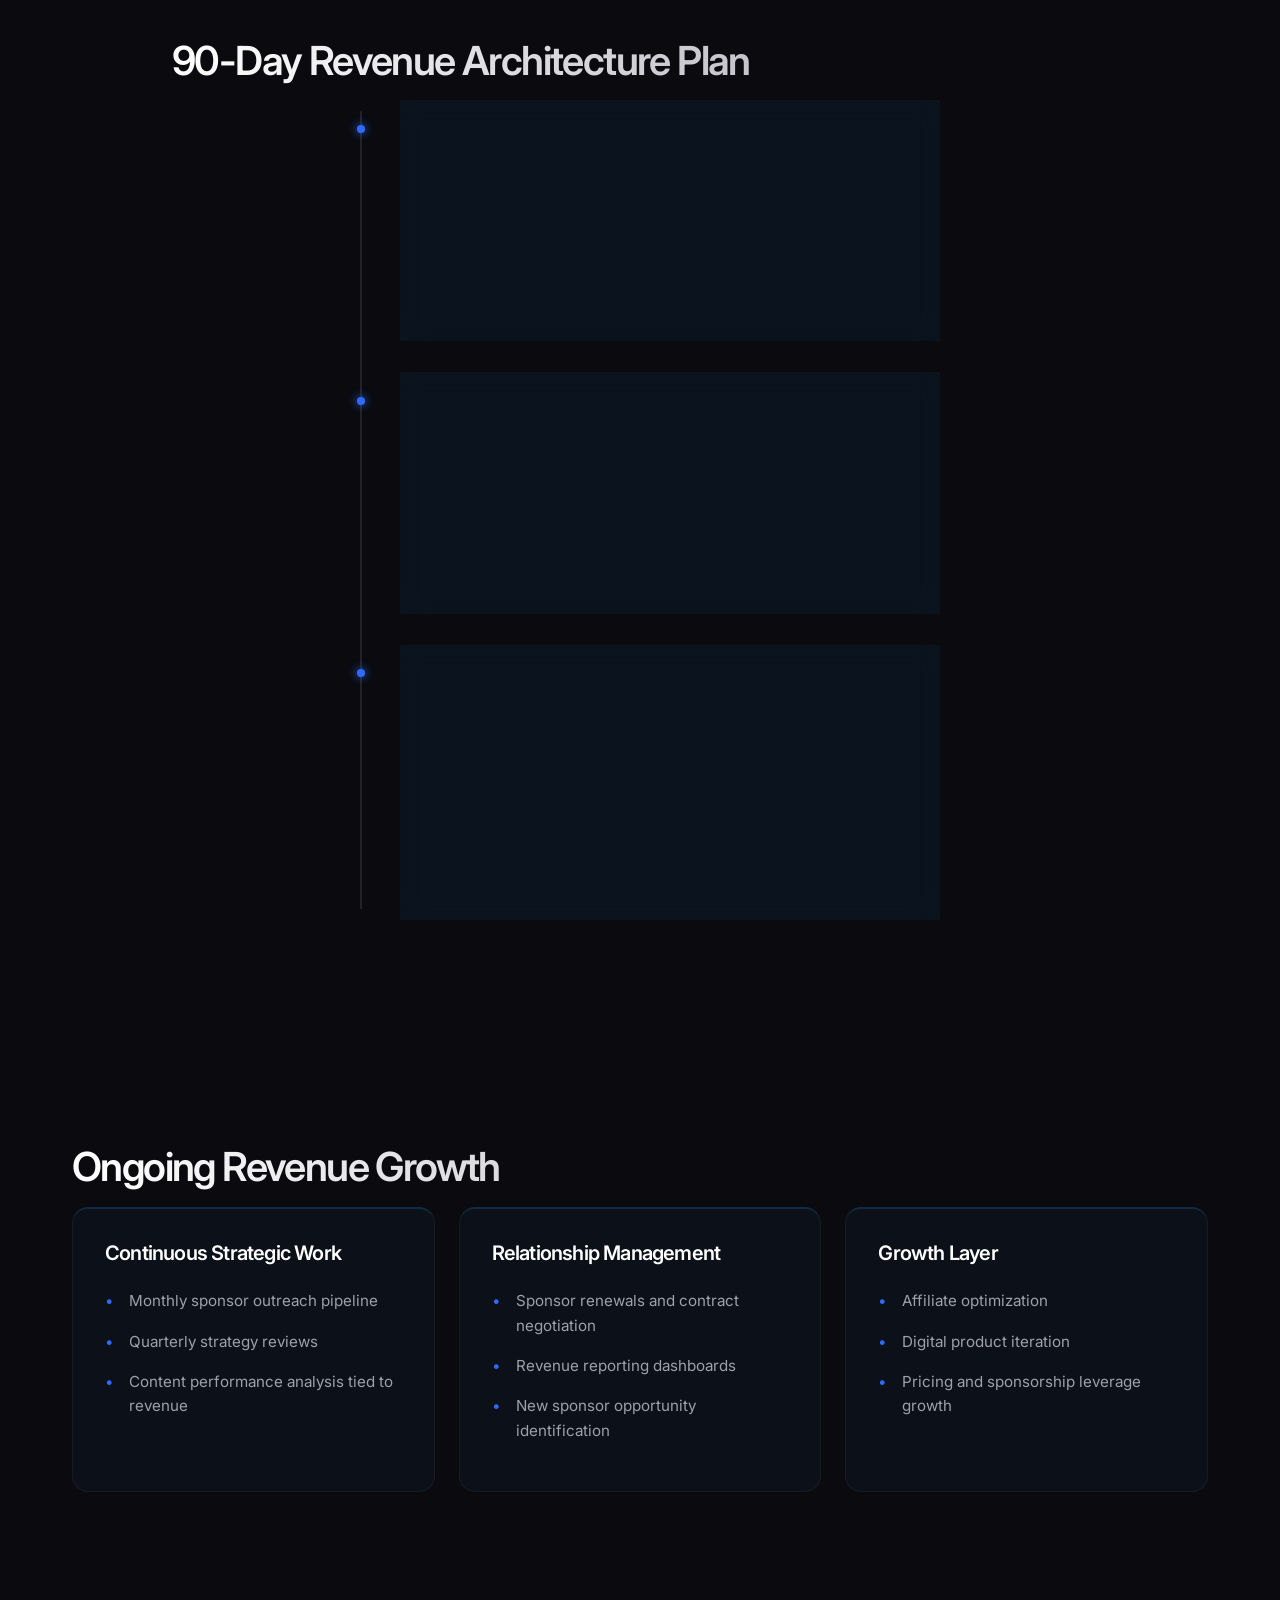
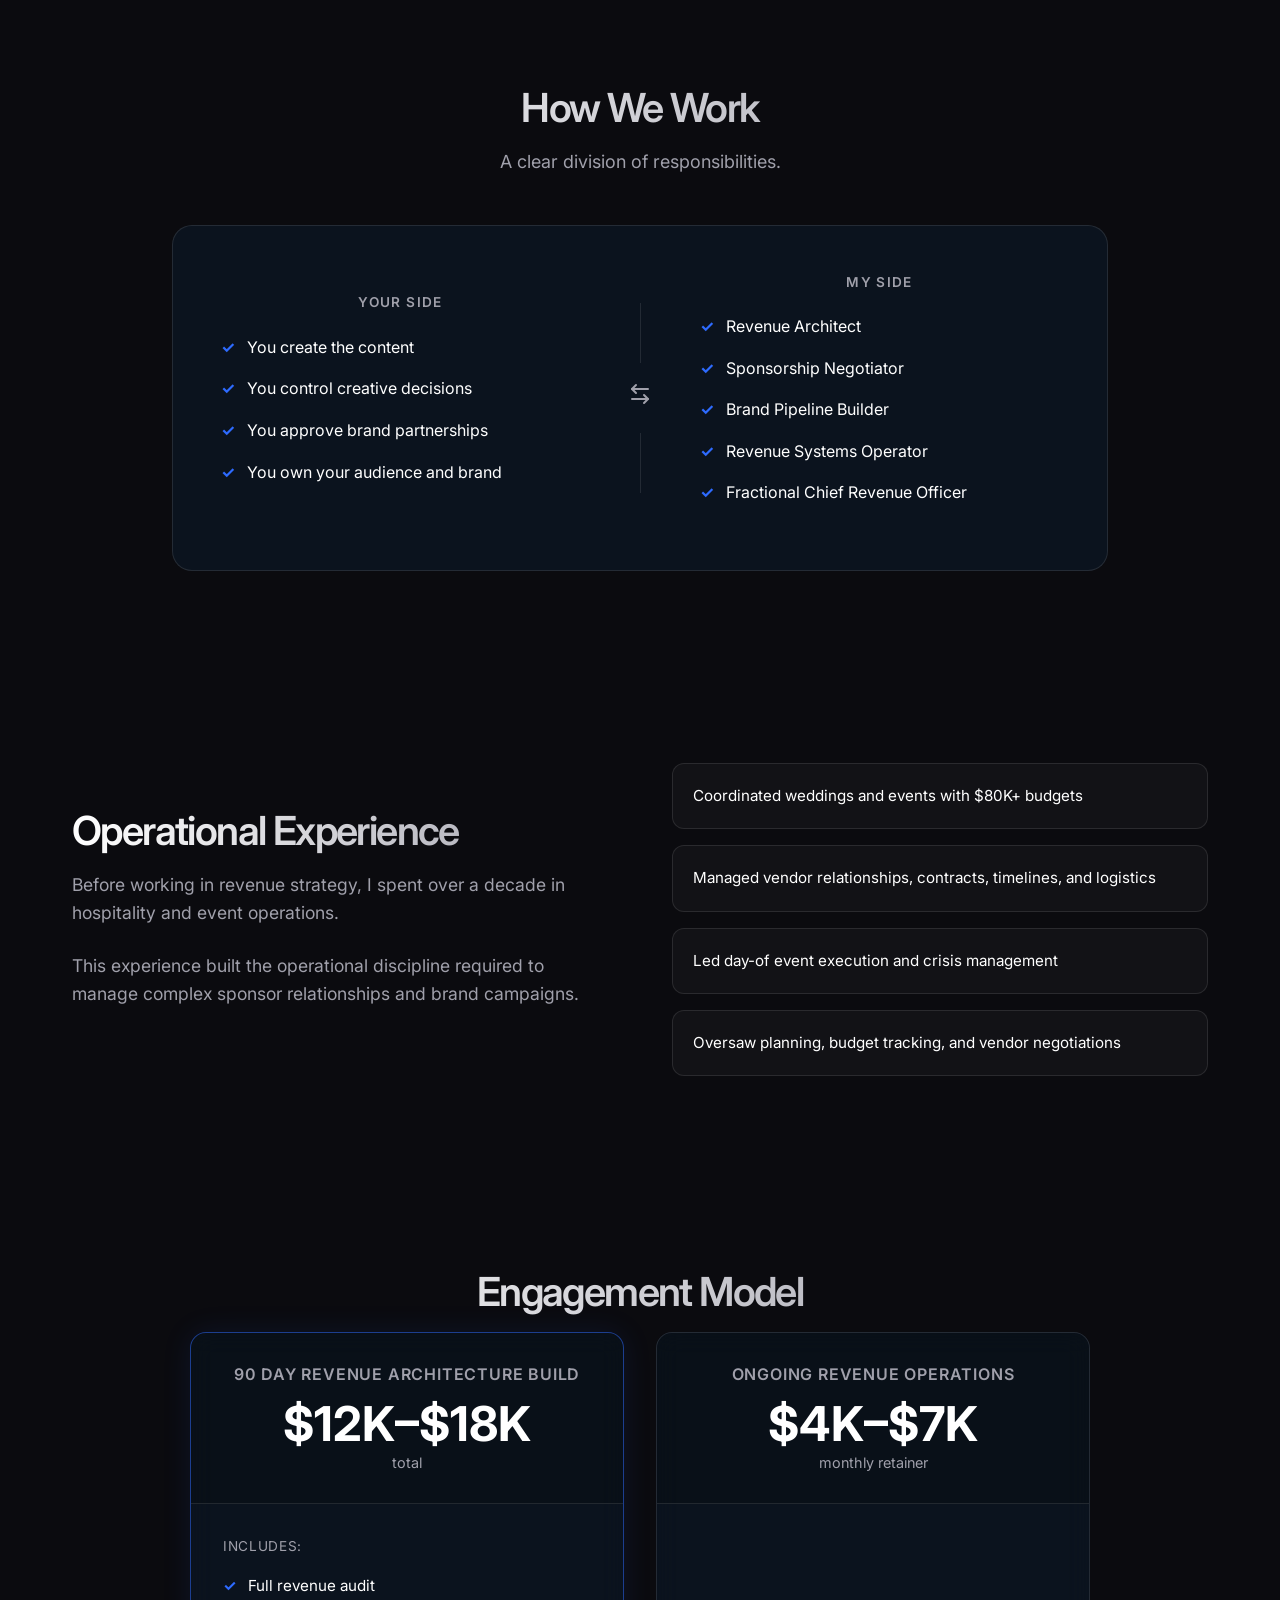
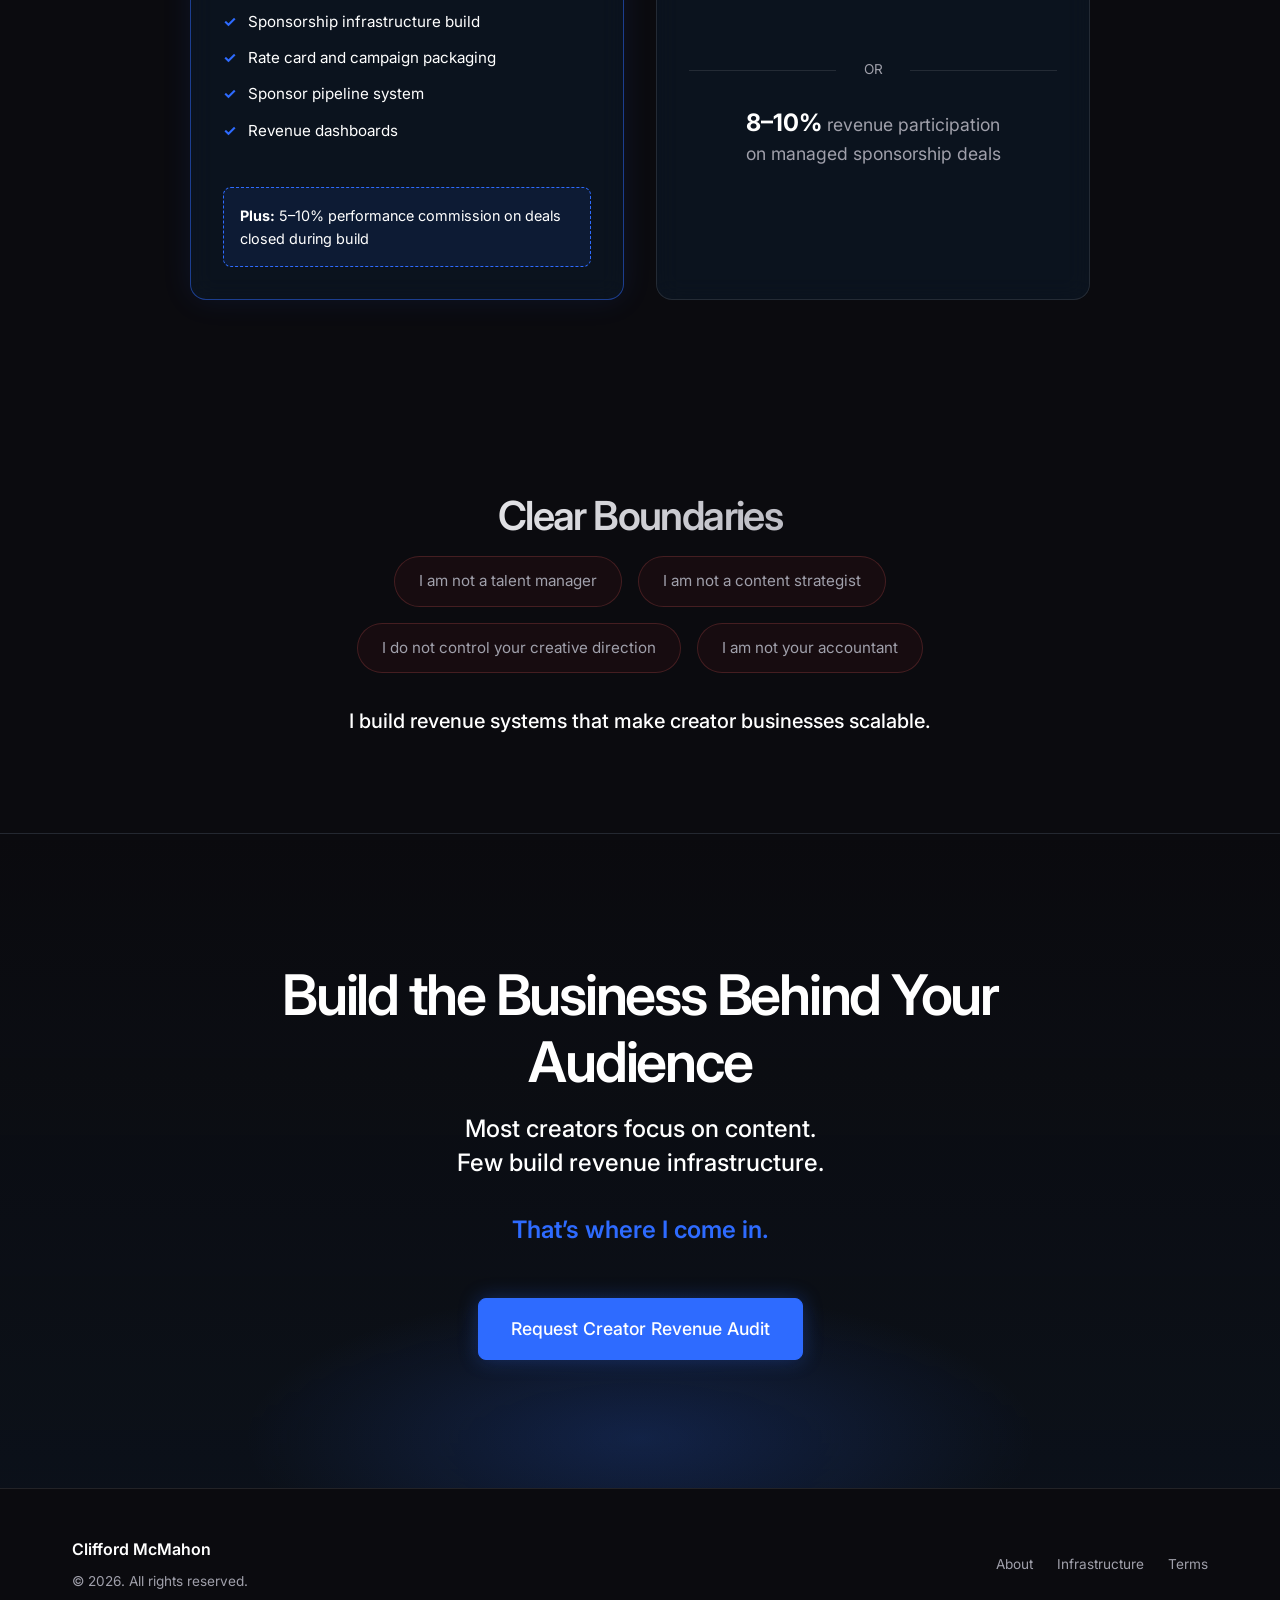
==== commit 72ca8ae6: "Replace split-board X with directional arrows icon" ====
--- a/index.html
+++ b/index.html
@@ -15,6 +15,7 @@
 </head>
 
 <body>
+    <div class="global-glow"></div>
     <nav class="navbar">
         <div class="nav-container">
             <a href="#" class="logo">Clifford McMahon</a>
@@ -240,7 +241,15 @@
                     </div>
                     <div class="split-separator">
                         <div class="line"></div>
-                        <div class="icon">×</div>
+                        <div class="icon">
+                            <svg width="24" height="24" viewBox="0 0 24 24" fill="none" class="swap-icon"
+                                stroke="currentColor" stroke-width="2" stroke-linecap="round" stroke-linejoin="round">
+                                <path d="M8 3 4 7l4 4" />
+                                <path d="M4 7h16" />
+                                <path d="m16 21 4-4-4-4" />
+                                <path d="M20 17H4" />
+                            </svg>
+                        </div>
                         <div class="line"></div>
                     </div>
                     <div class="split-side my-side">
--- a/style.css
+++ b/style.css
@@ -895,6 +895,10 @@
         height: 1px;
     }
 
+    .swap-icon {
+        transform: rotate(90deg);
+    }
+
     .footer-container {
         flex-direction: column;
         gap: 1.5rem;
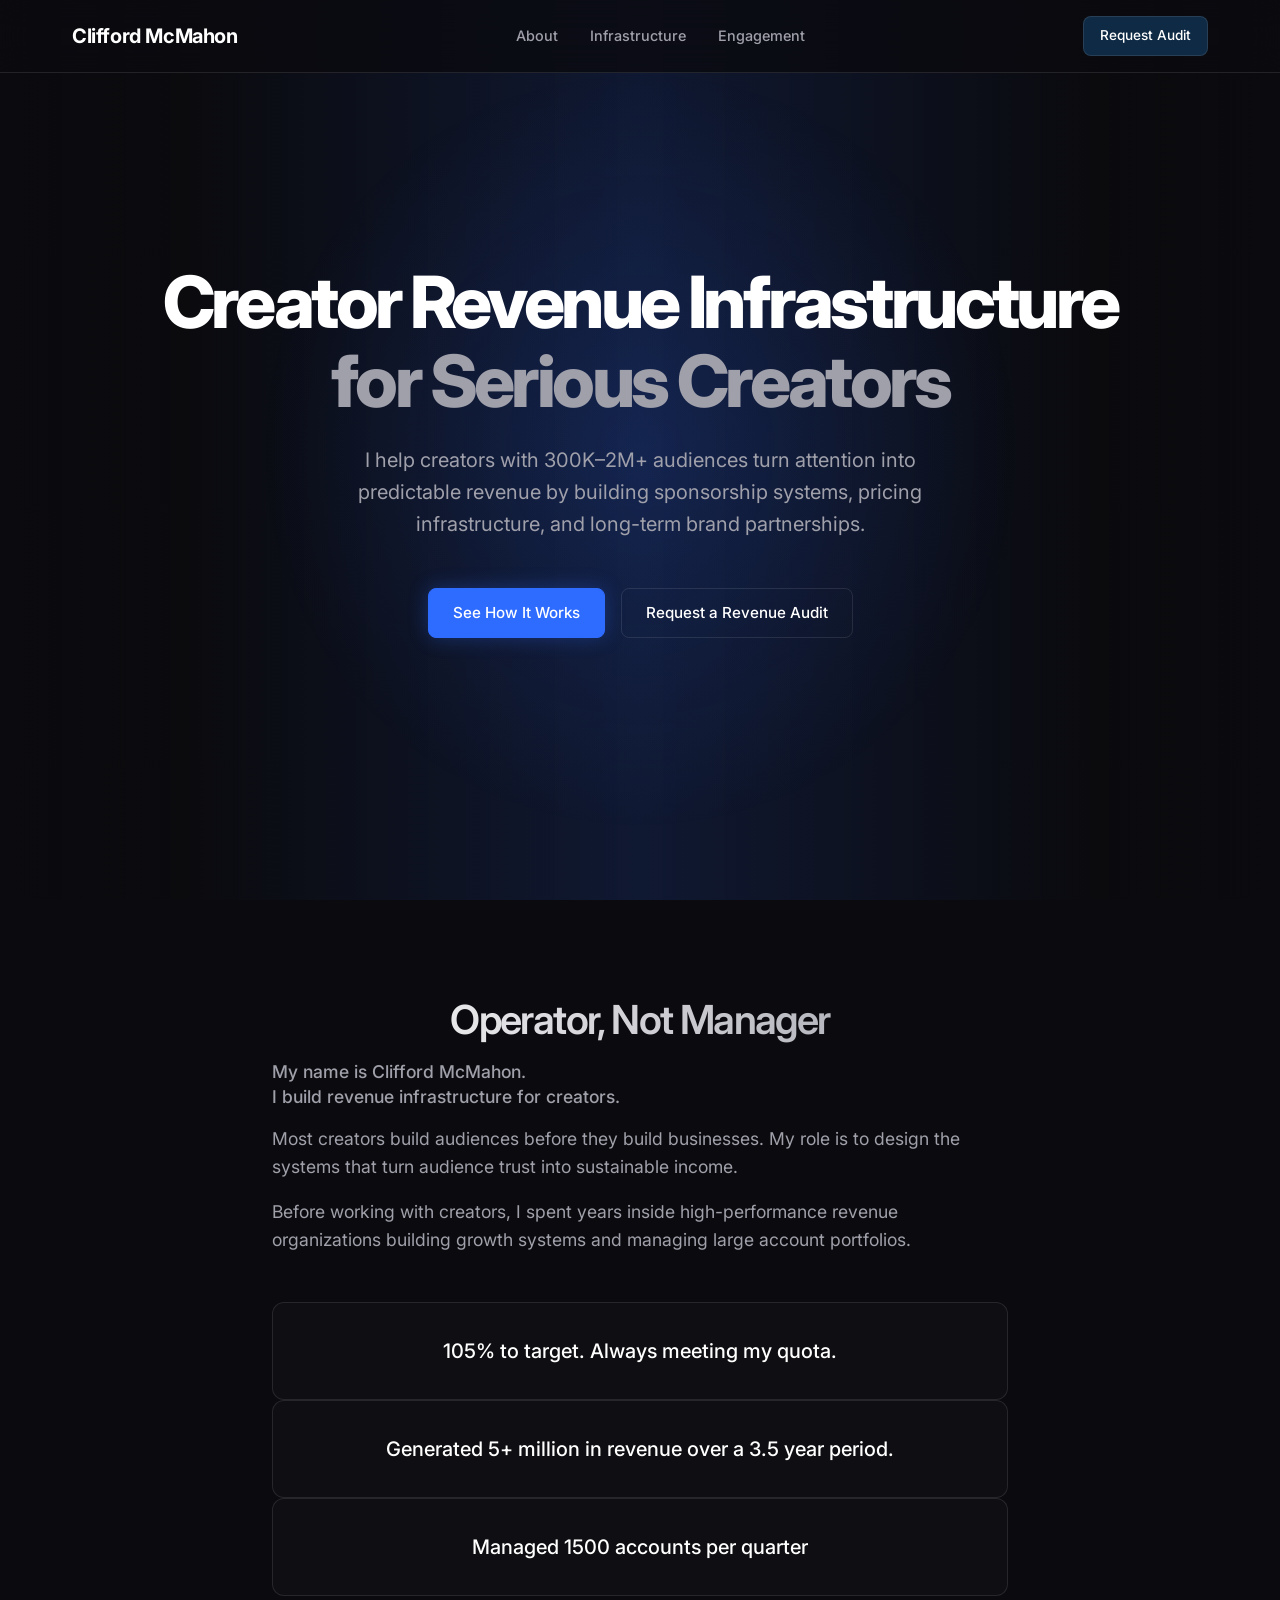
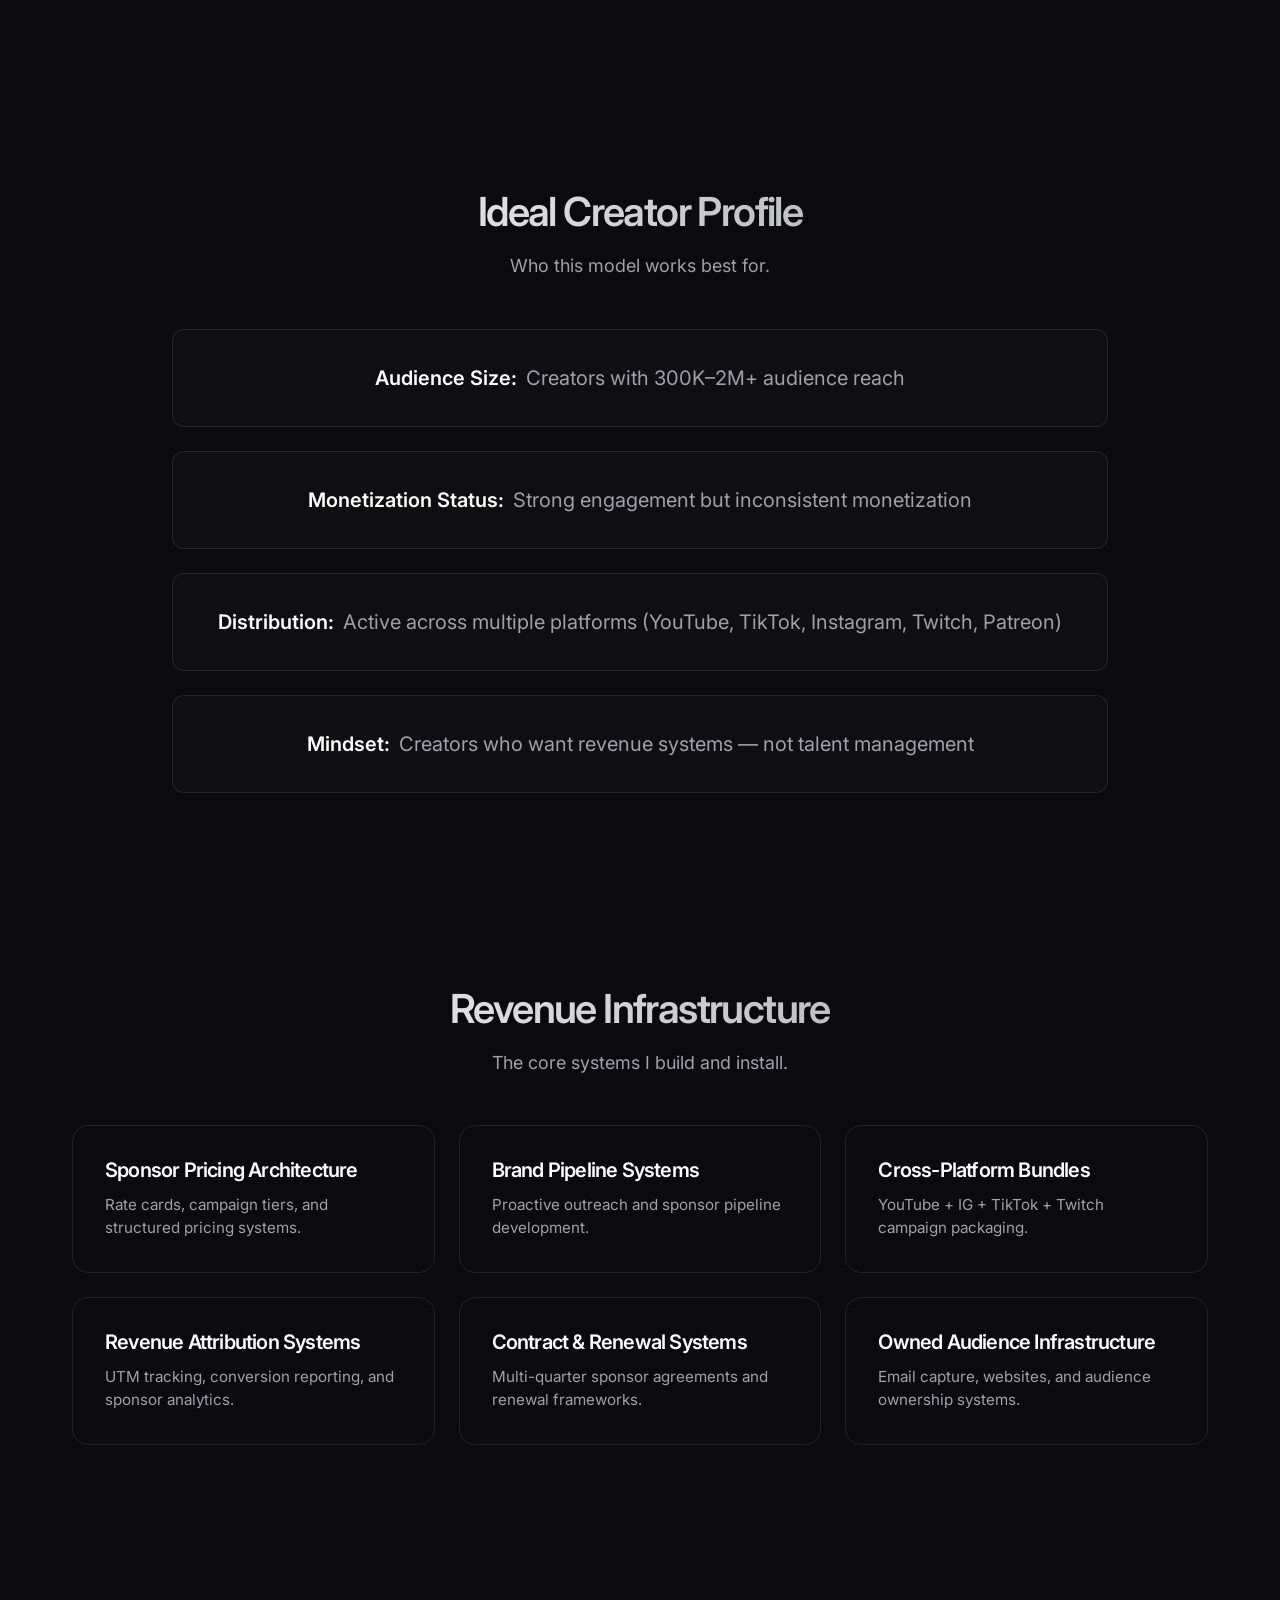
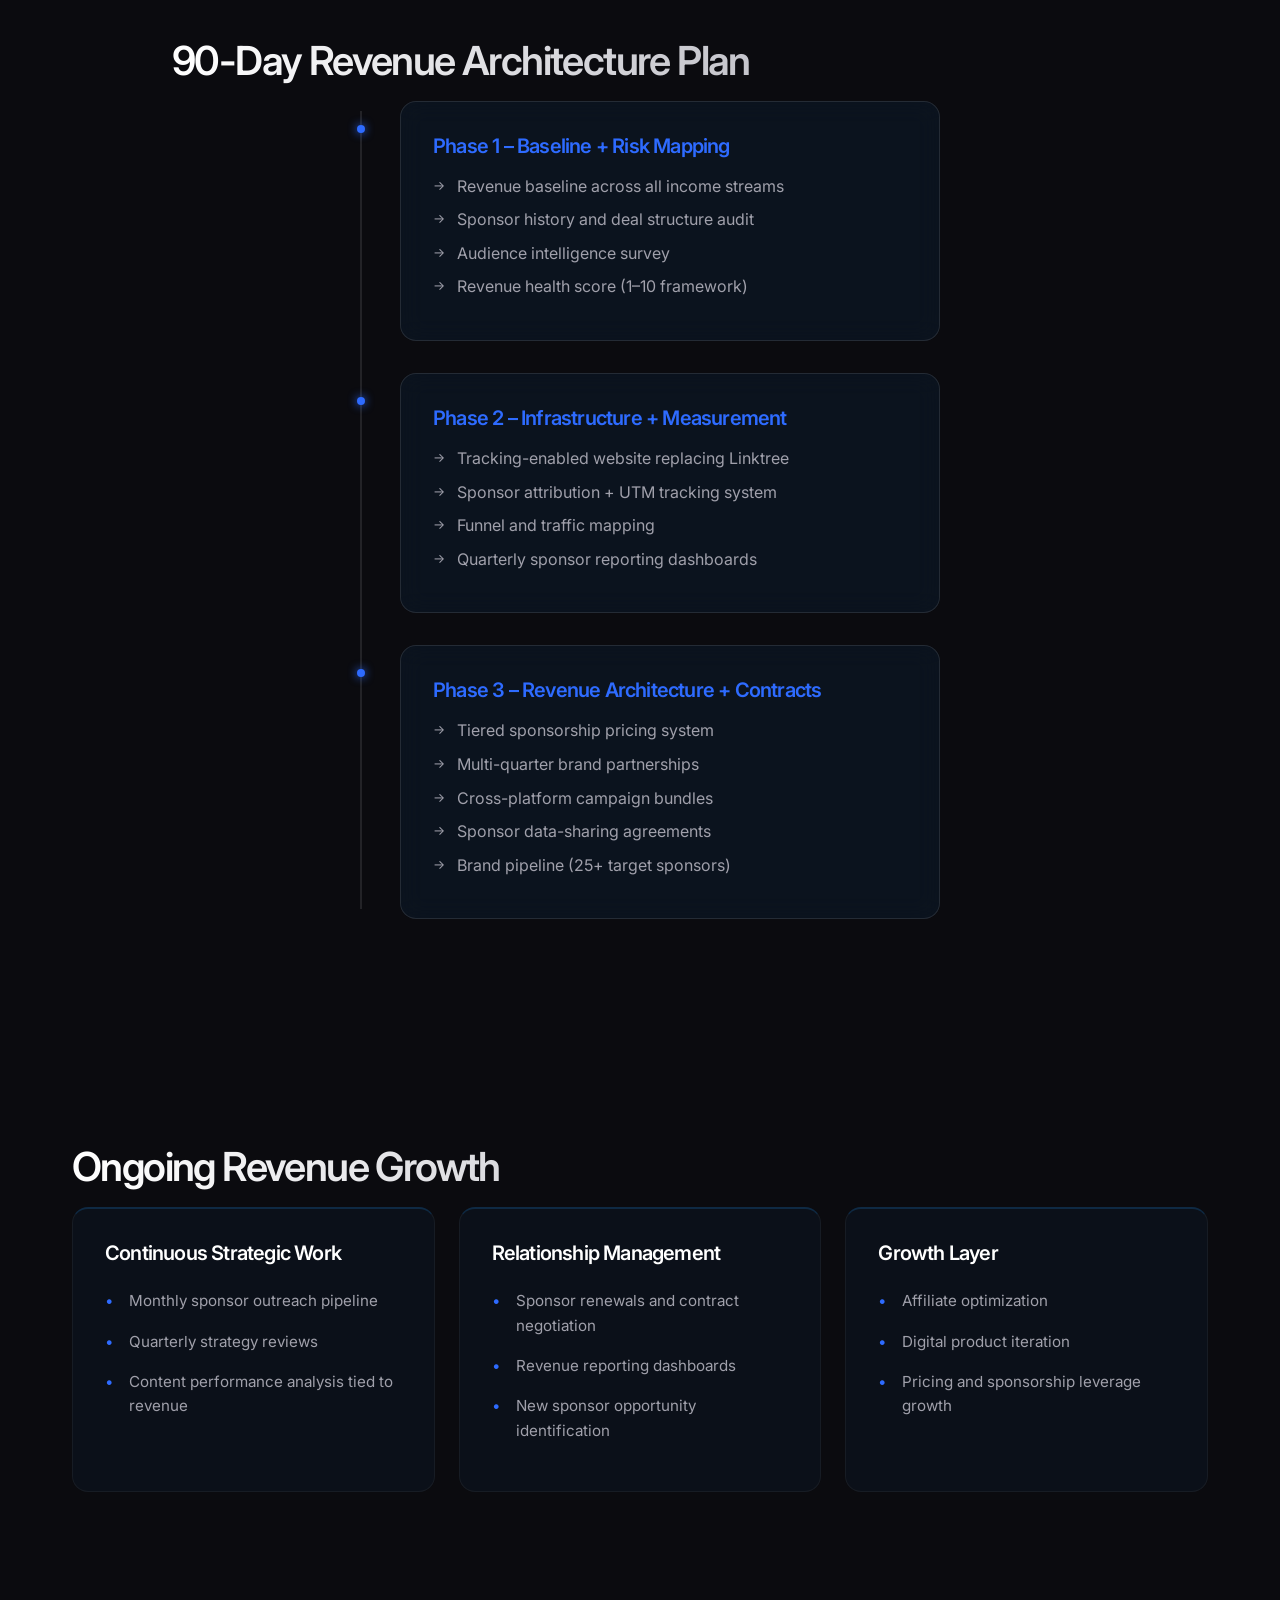
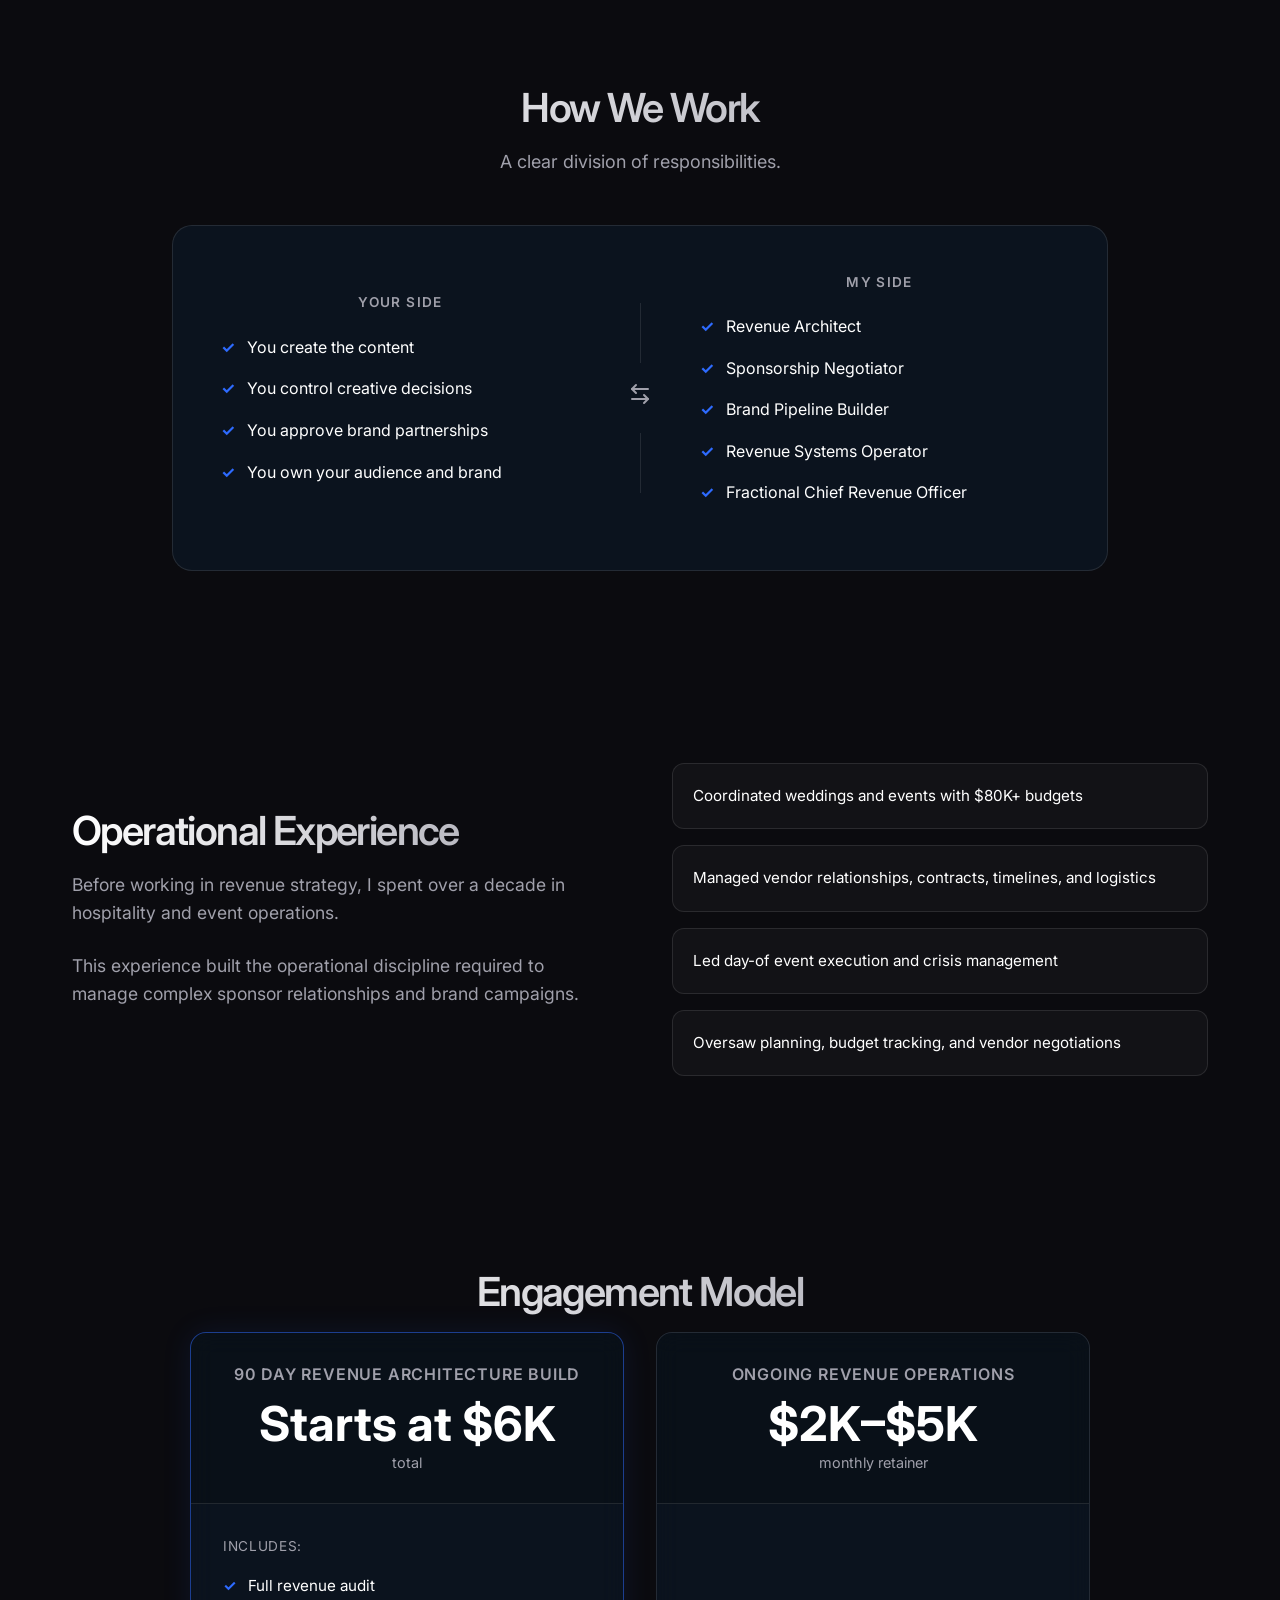
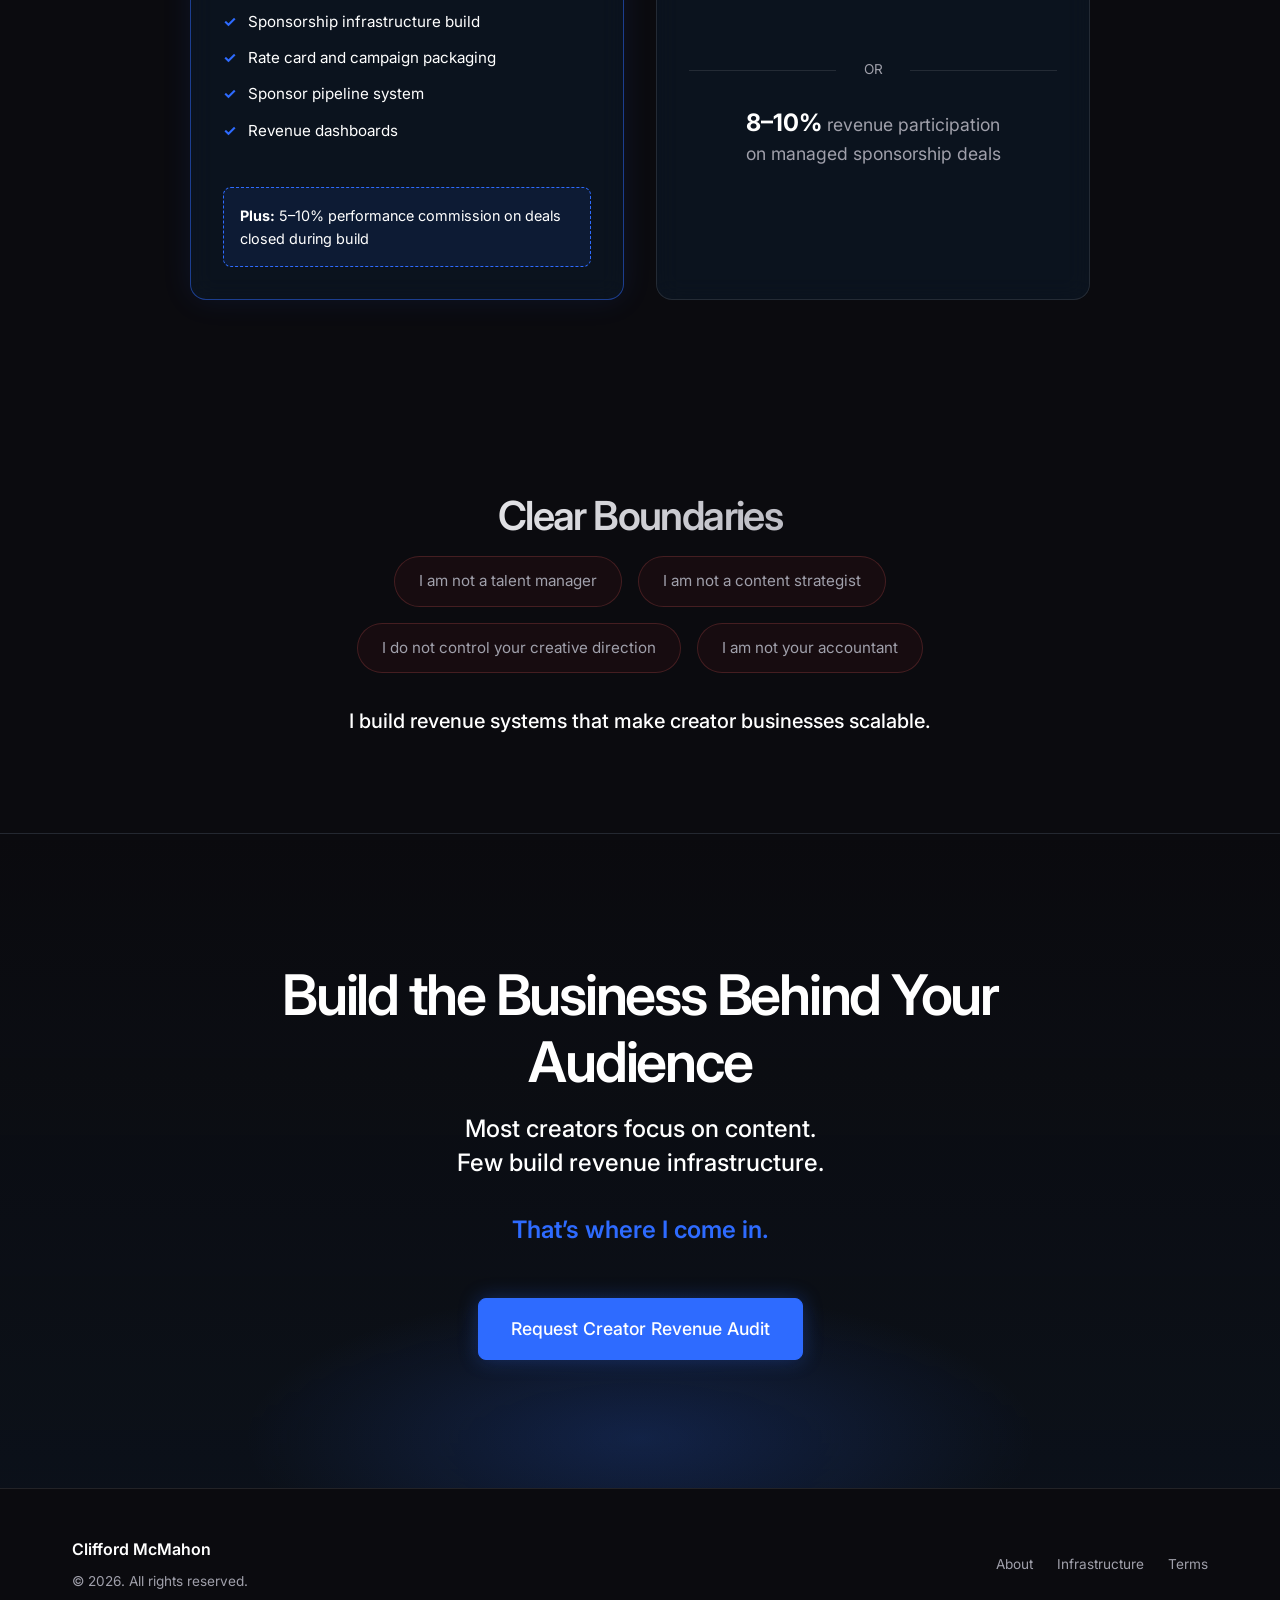
==== commit 4b547716: "Update pricing to reflect current floor models" ====
--- a/index.html
+++ b/index.html
@@ -299,7 +299,7 @@
                     <div class="pricing-card glass highlight-border">
                         <div class="pricing-header">
                             <h3>90 Day Revenue Architecture Build</h3>
-                            <div class="price">$12K–$18K <span>total</span></div>
+                            <div class="price">Starts at $6K <span>total</span></div>
                         </div>
                         <div class="pricing-body">
                             <p class="includes-title">Includes:</p>
@@ -319,7 +319,7 @@
                     <div class="pricing-card glass">
                         <div class="pricing-header">
                             <h3>Ongoing Revenue Operations</h3>
-                            <div class="price">$4K–$7K <span>monthly retainer</span></div>
+                            <div class="price">$2K–$5K <span>monthly retainer</span></div>
                         </div>
                         <div class="pricing-body centered-body">
                             <div class="or-divider">OR</div>
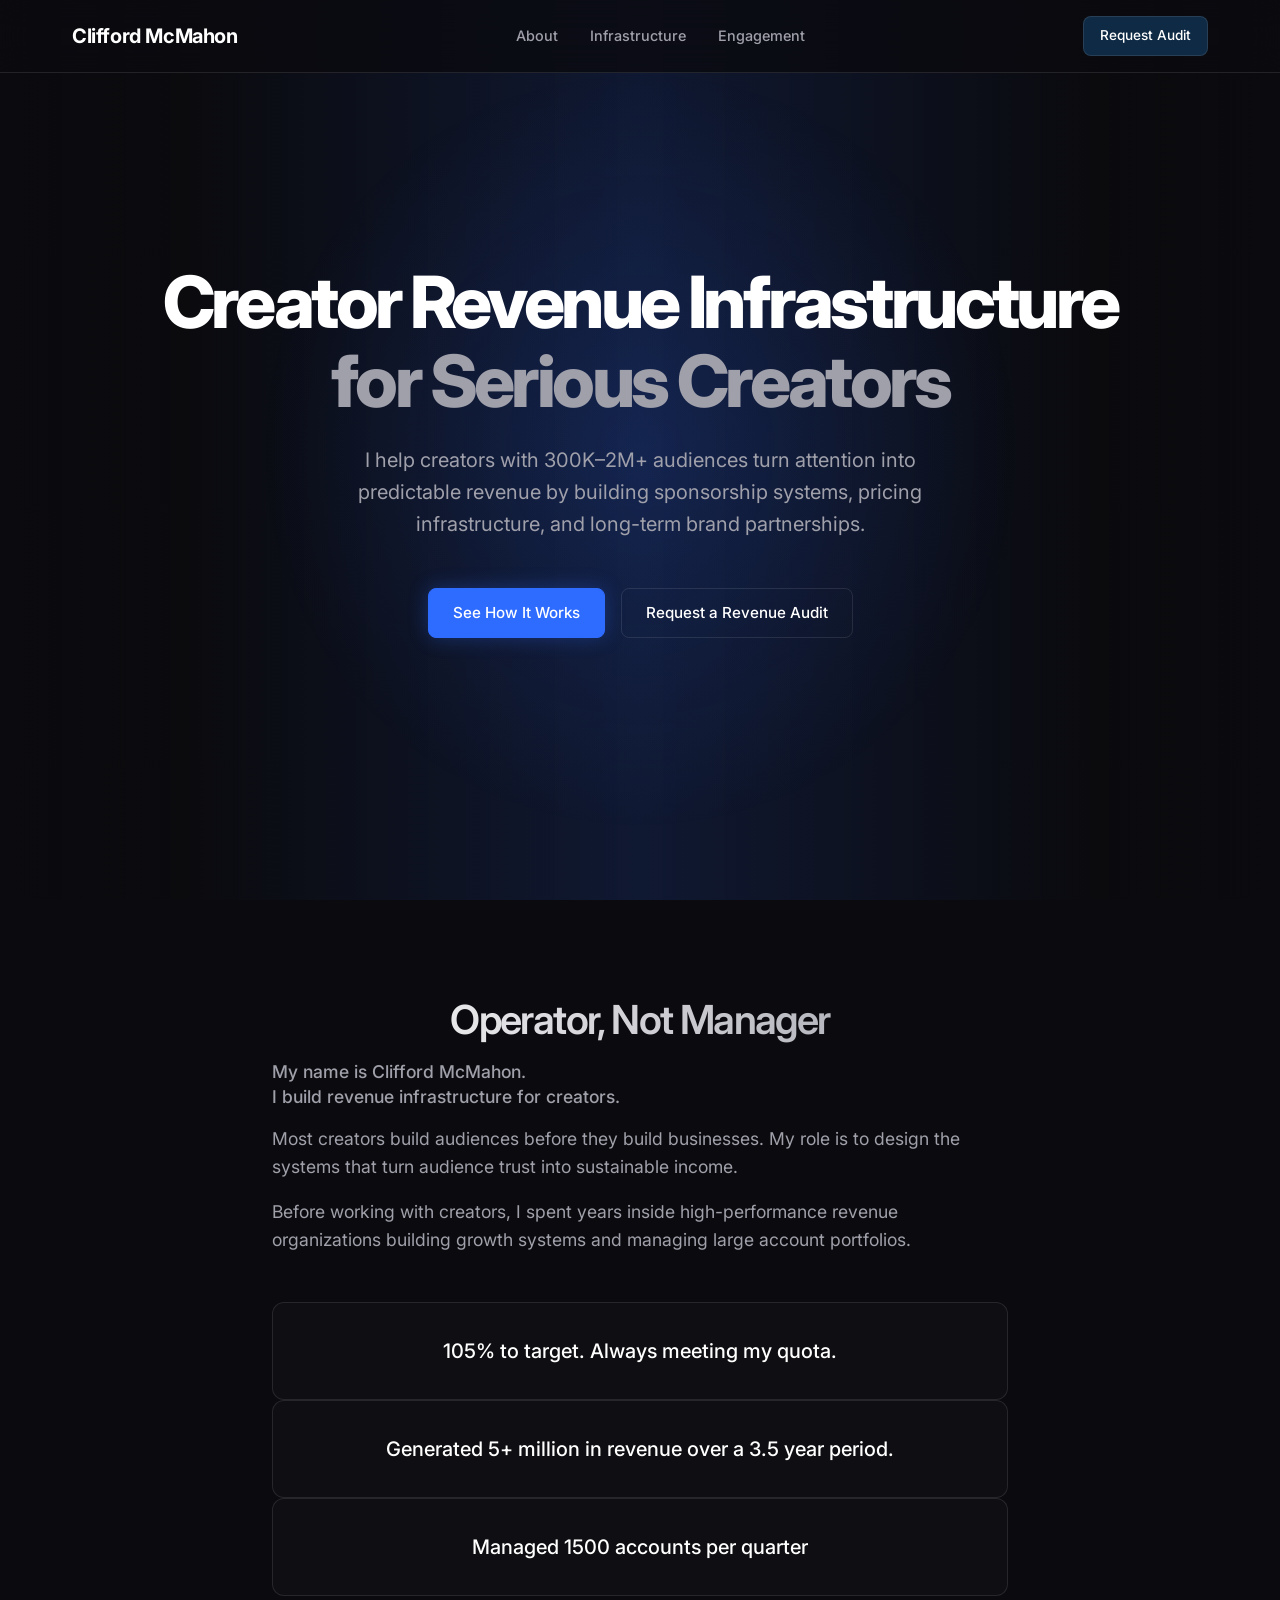
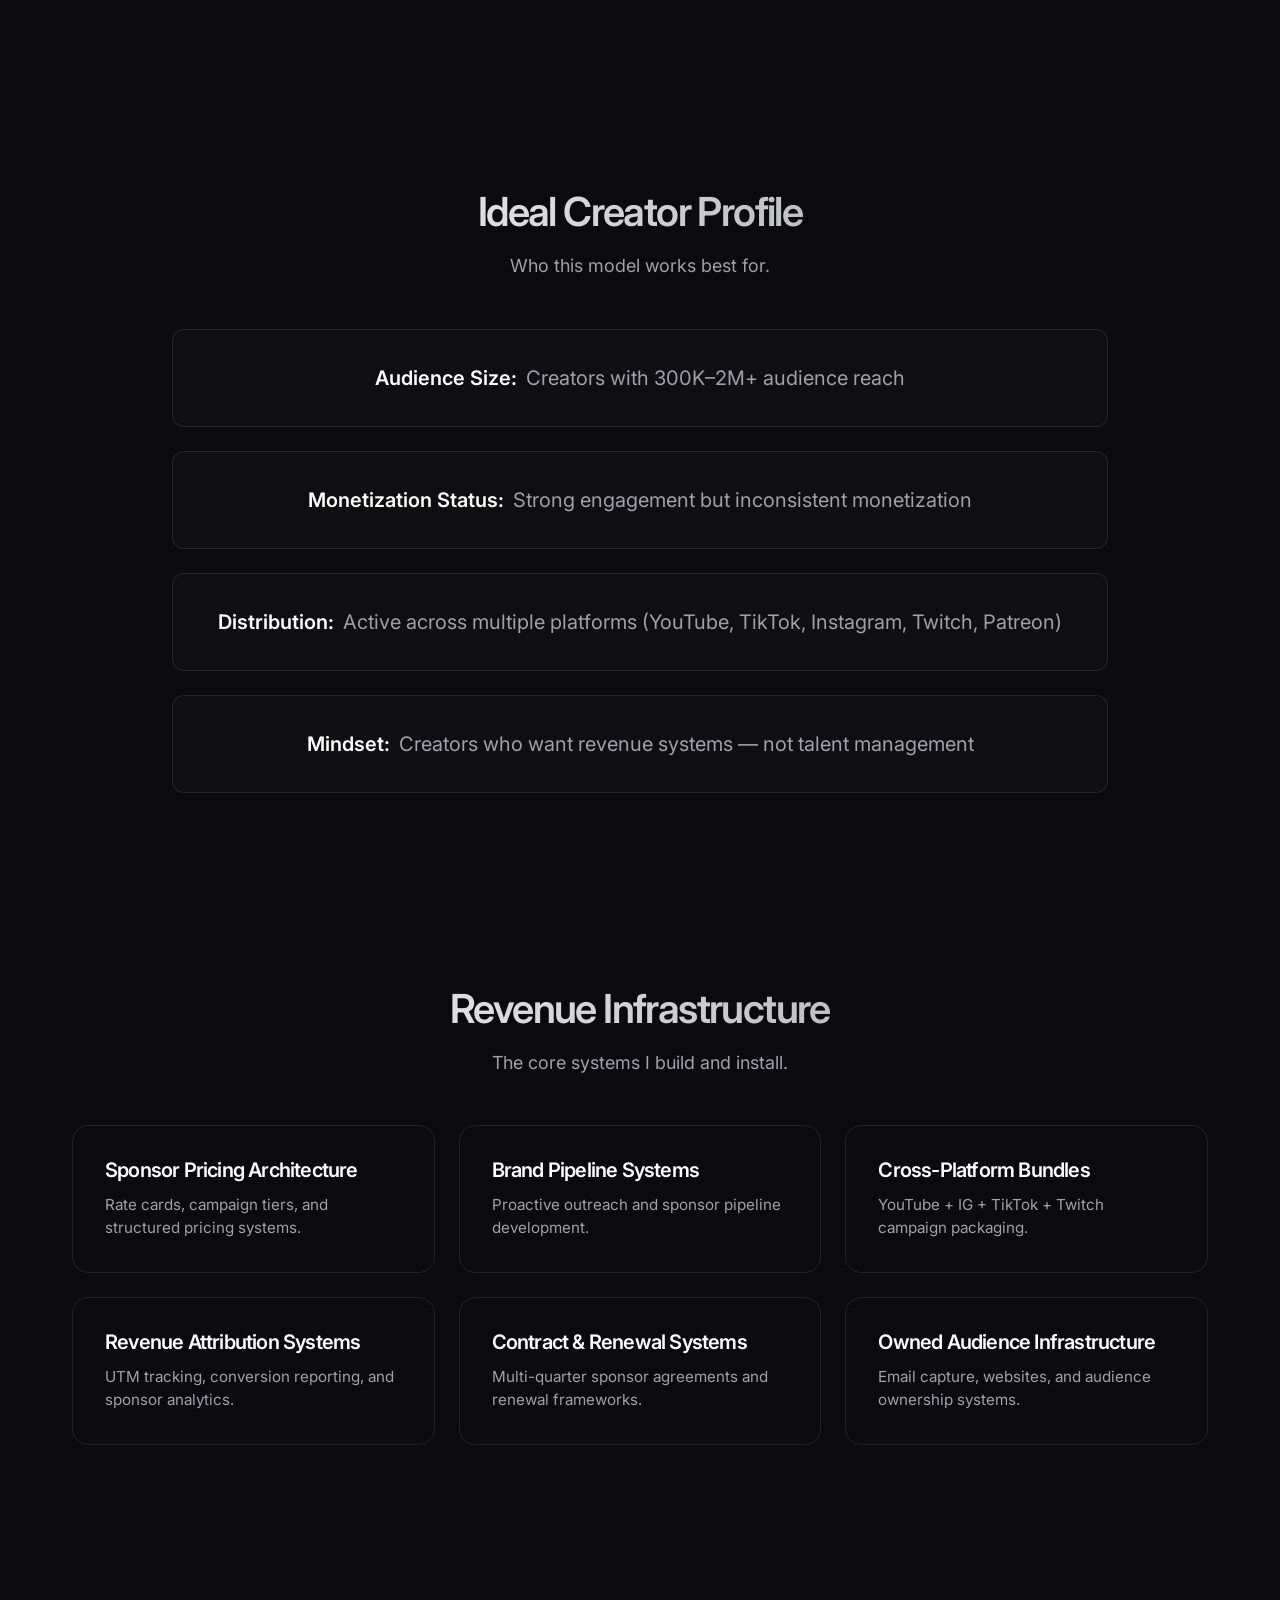
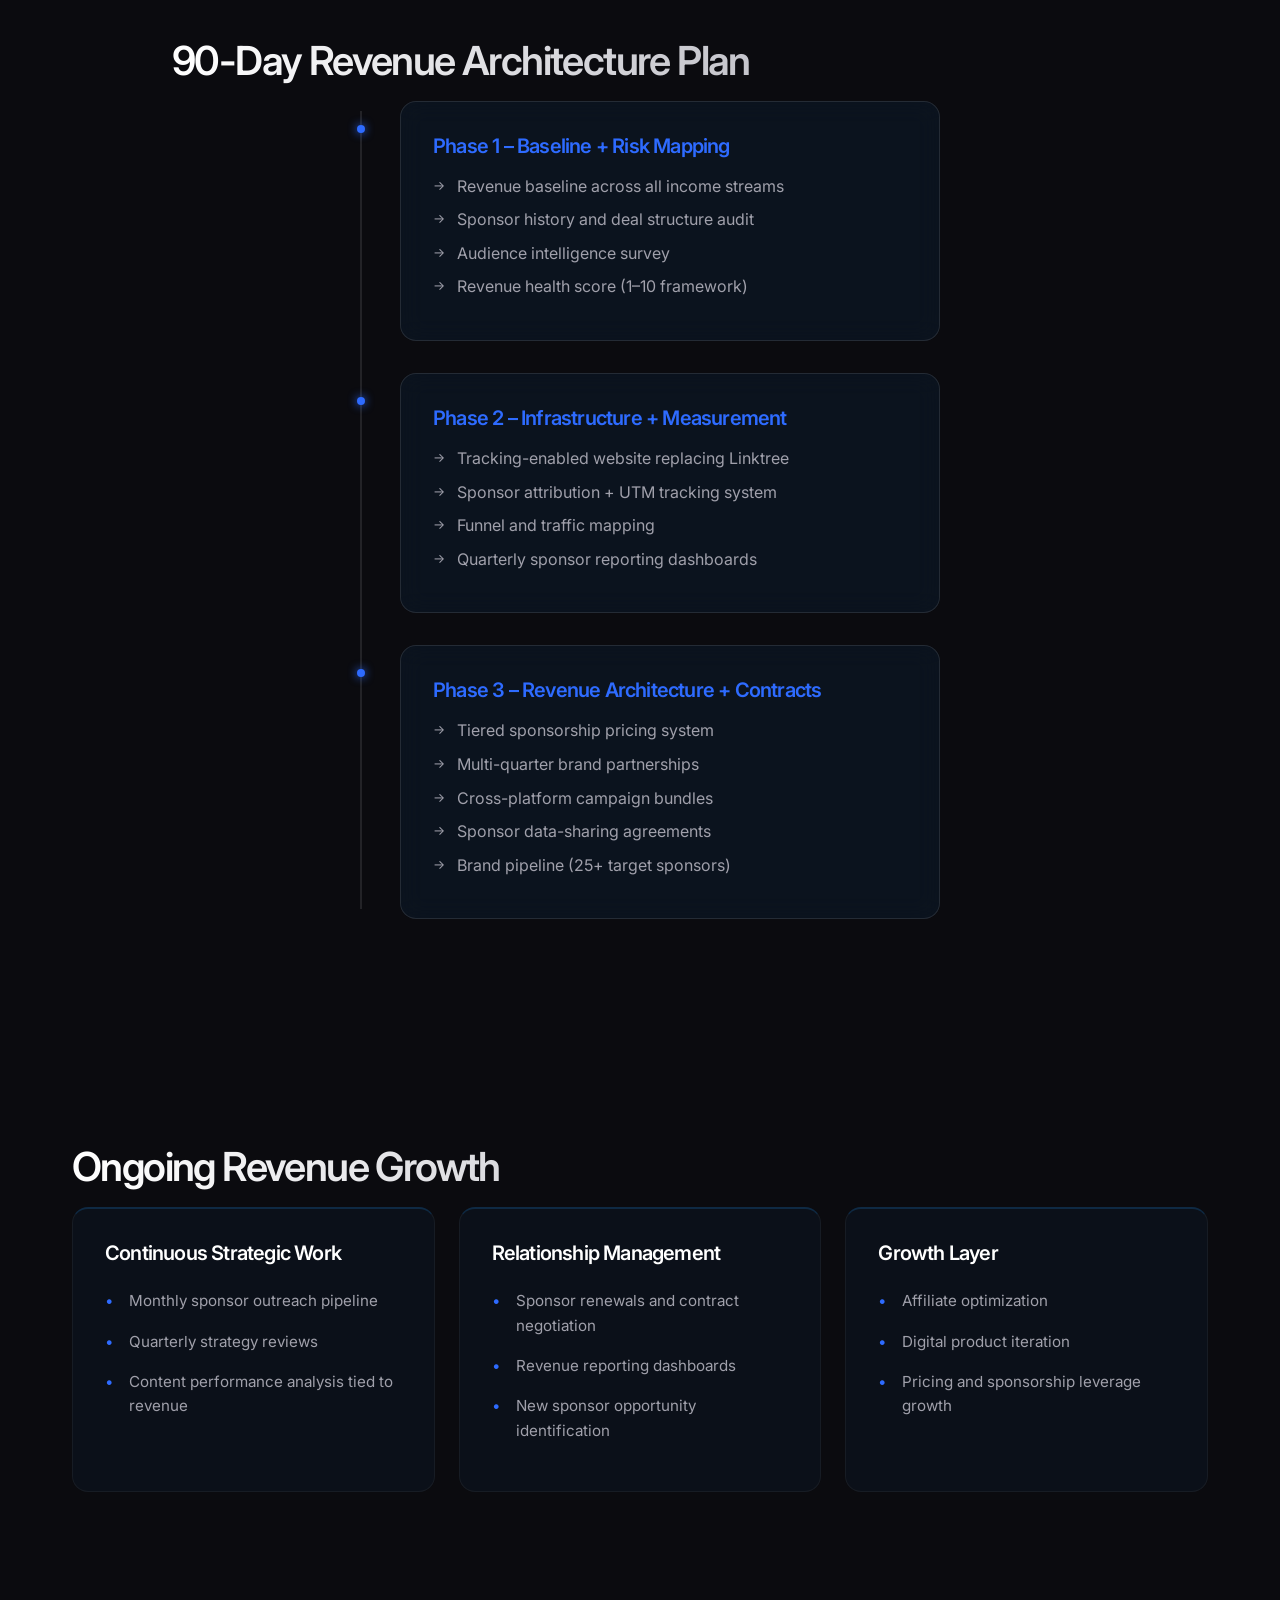
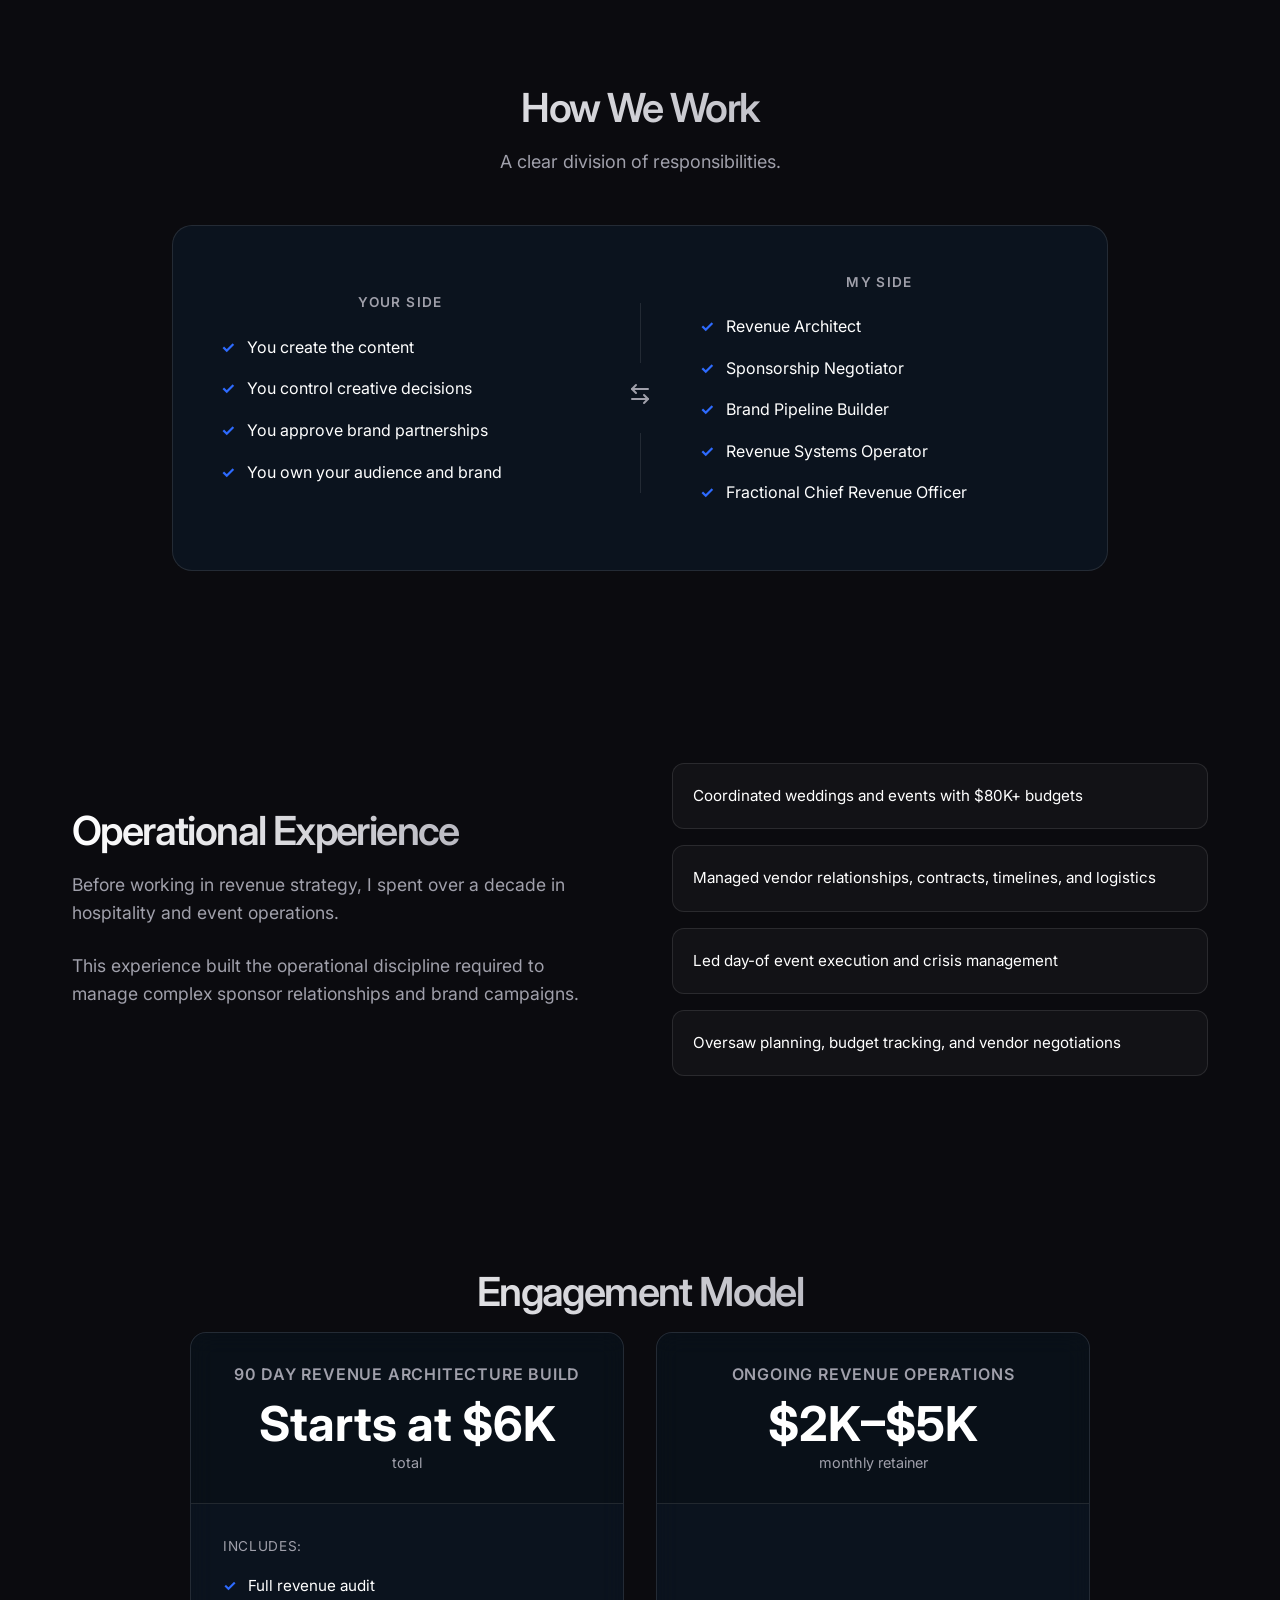
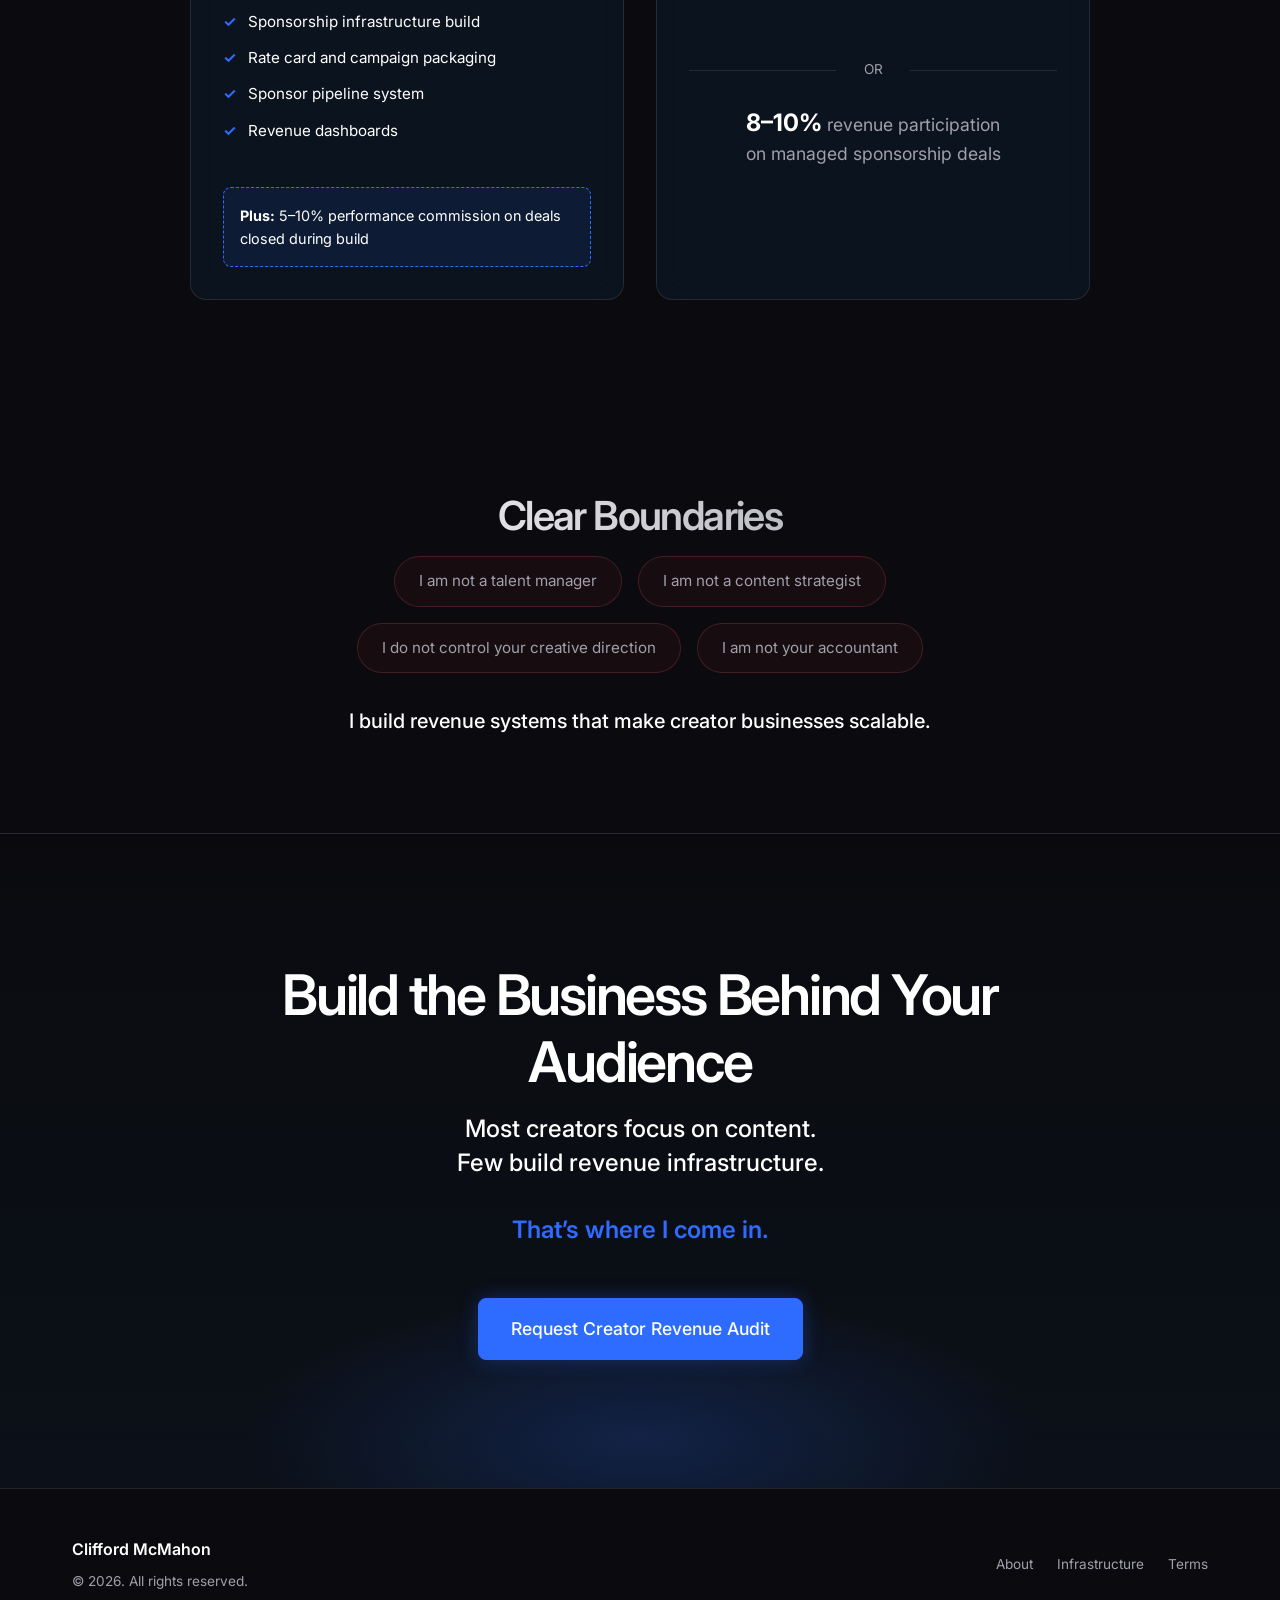
==== commit 9b2d3d3c: "Change pricing card highlights to hover state instead of static highlight" ====
--- a/index.html
+++ b/index.html
@@ -296,7 +296,7 @@
                     <h2 class="section-title">Engagement Model</h2>
                 </div>
                 <div class="pricing-grid">
-                    <div class="pricing-card glass highlight-border">
+                    <div class="pricing-card glass">
                         <div class="pricing-header">
                             <h3>90 Day Revenue Architecture Build</h3>
                             <div class="price">Starts at $6K <span>total</span></div>
--- a/style.css
+++ b/style.css
@@ -610,11 +610,13 @@
     display: flex;
     flex-direction: column;
     overflow: hidden;
-}
-
-.highlight-border {
+    transition: all 0.3s ease;
+}
+
+.pricing-card:hover {
     border: 1px solid rgba(46, 107, 255, 0.5);
     box-shadow: 0 0 30px rgba(46, 107, 255, 0.1);
+    transform: translateY(-5px);
 }
 
 .pricing-header {
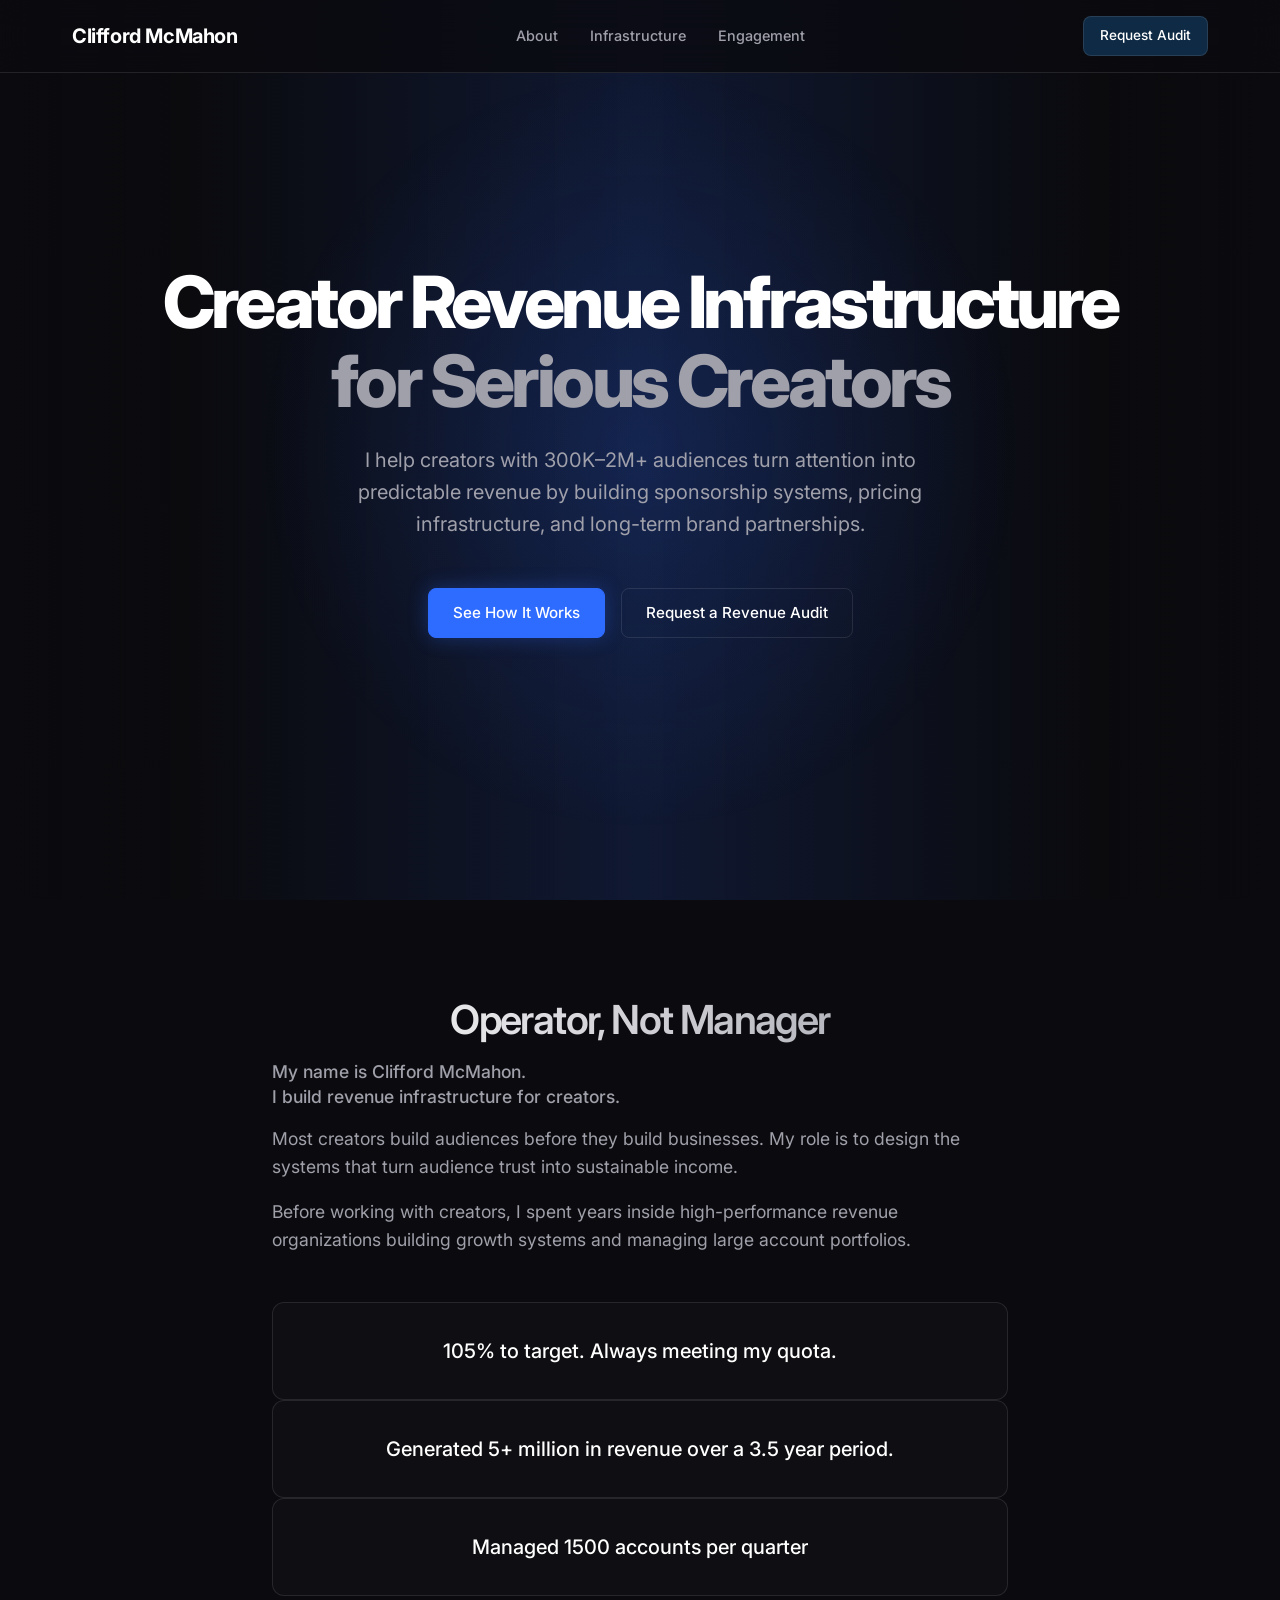
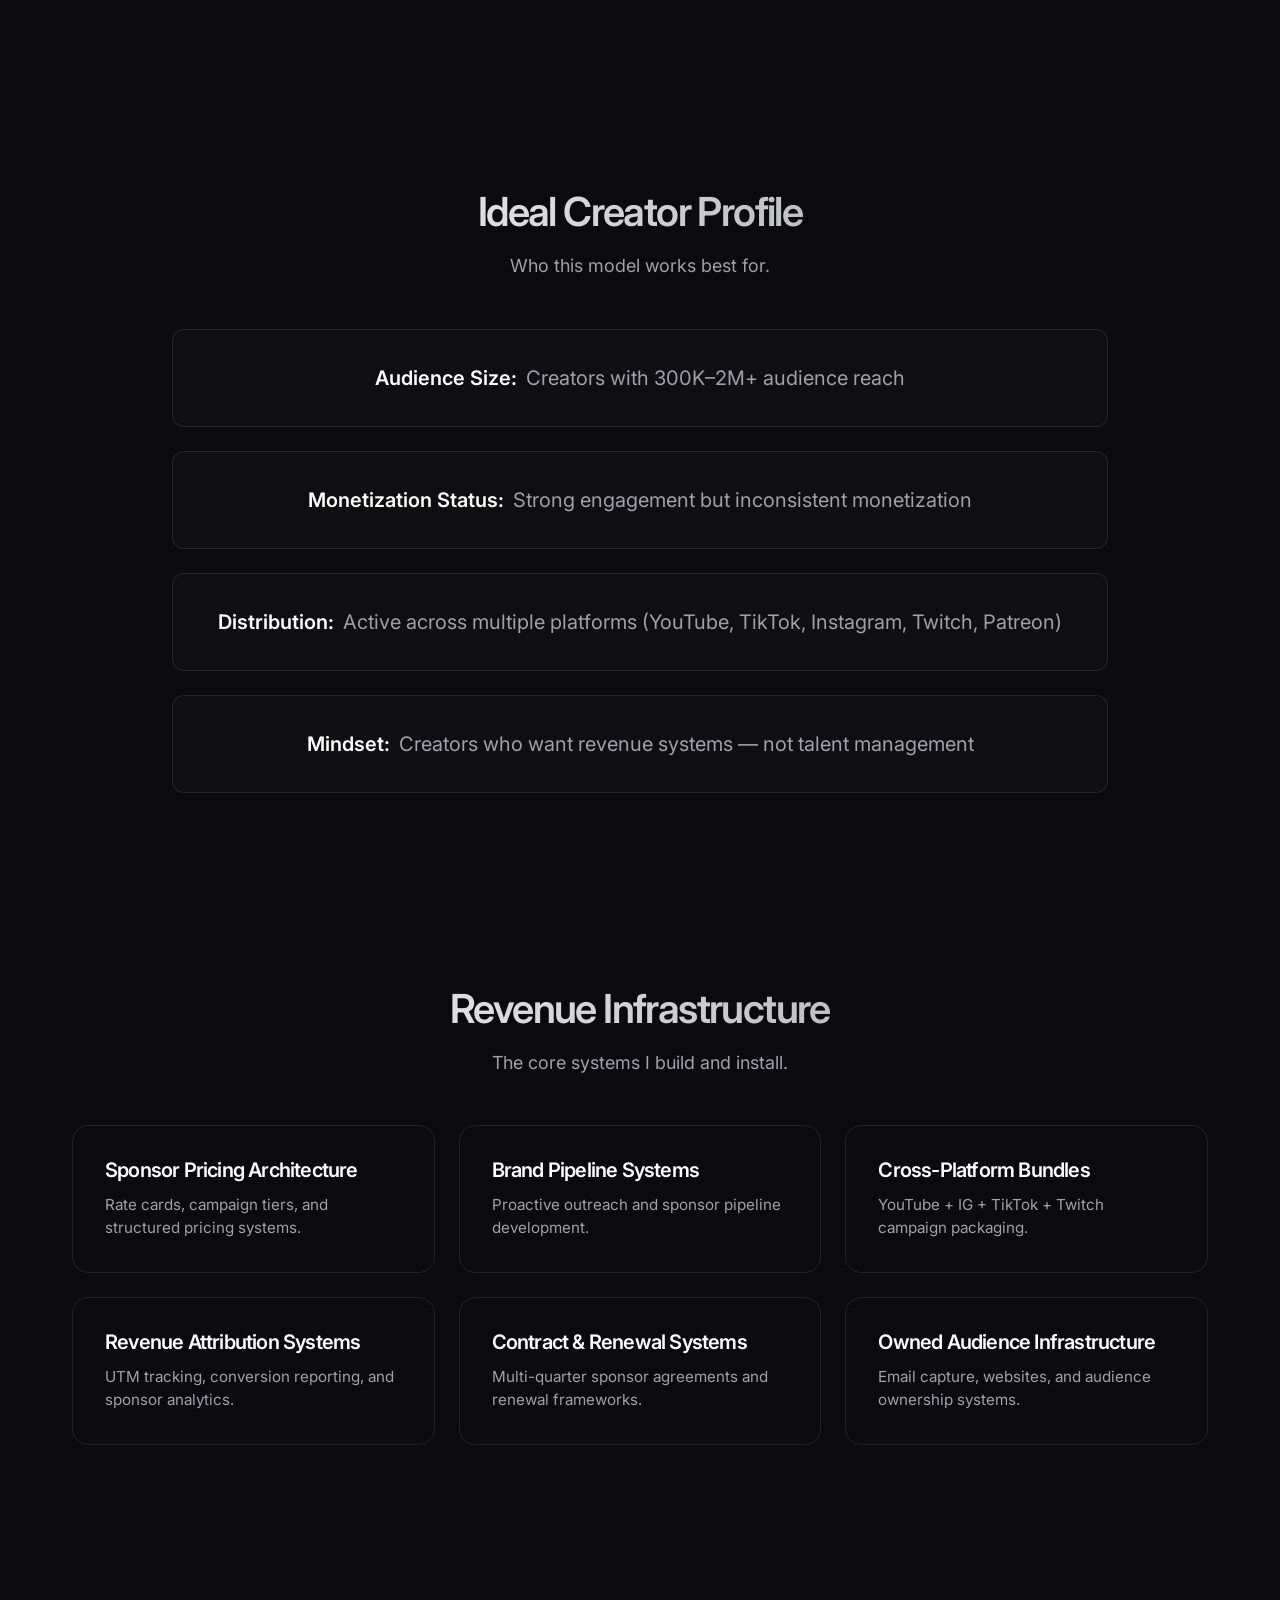
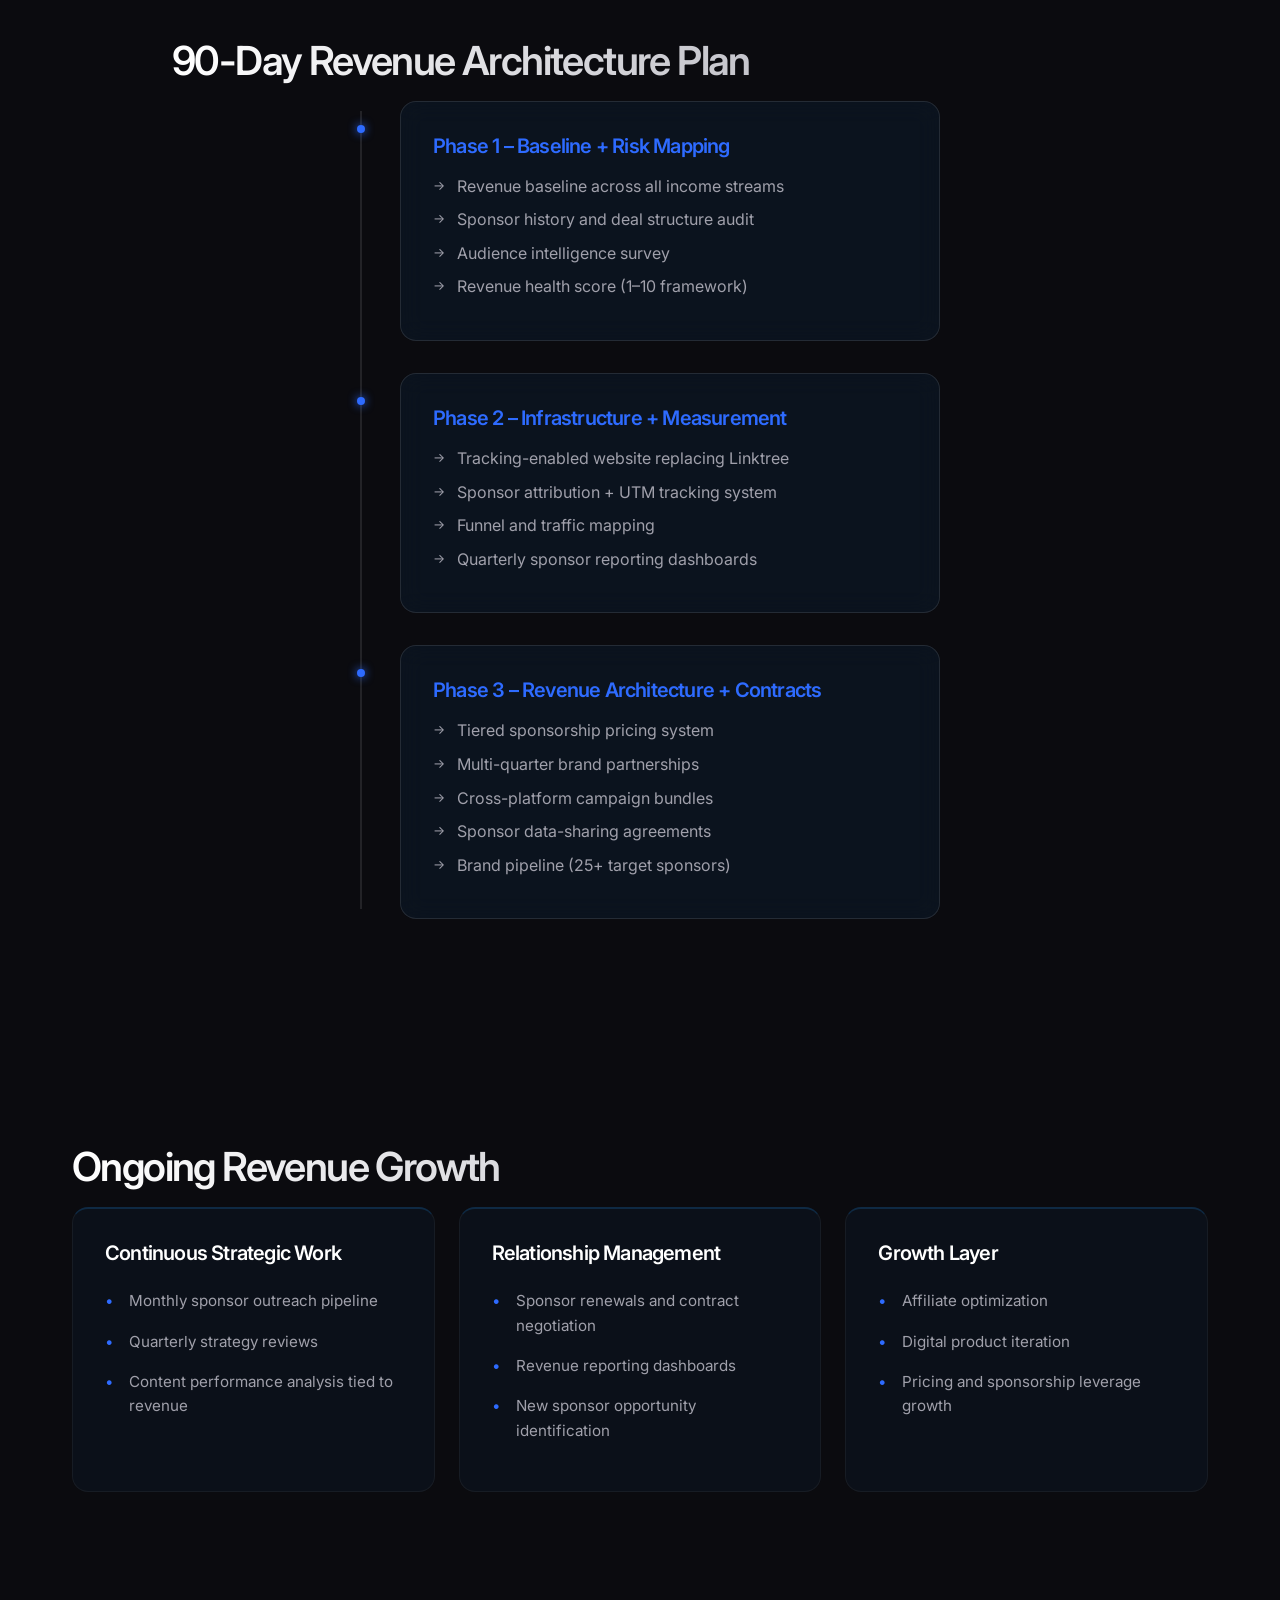
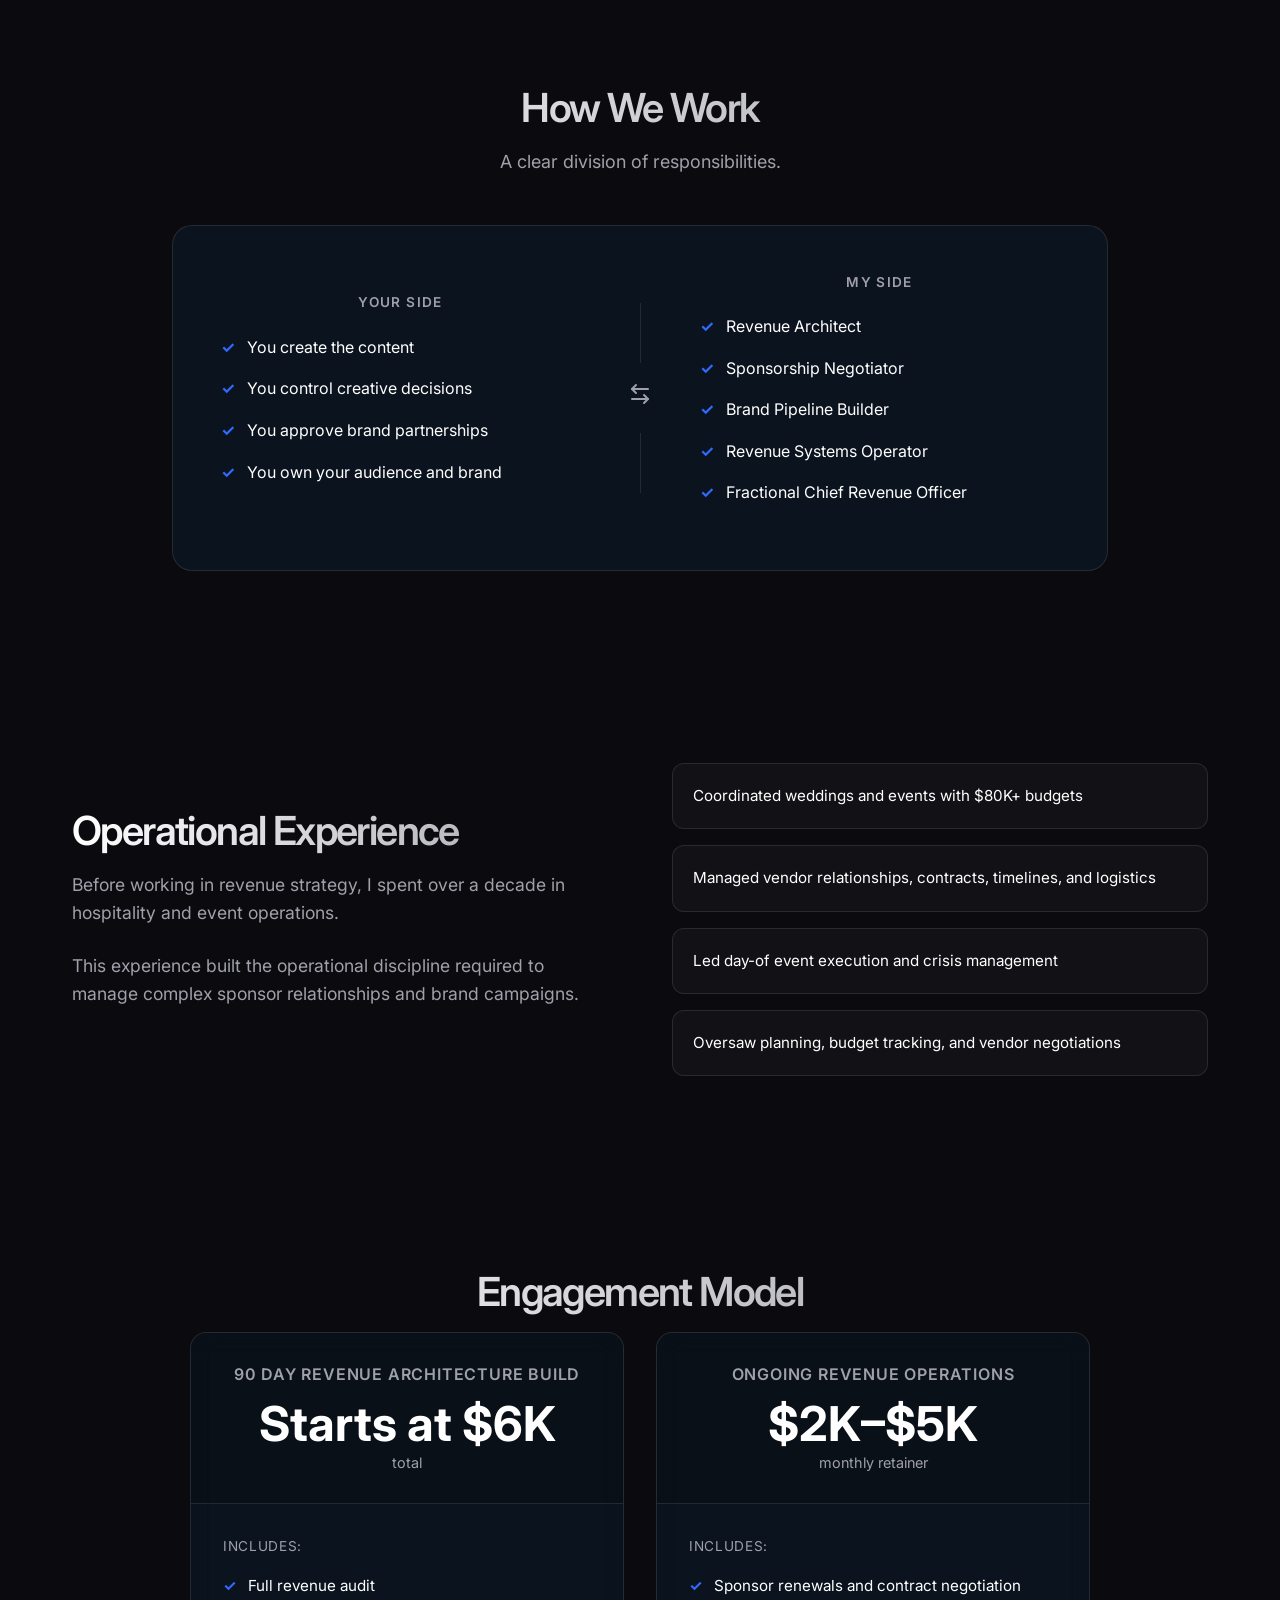
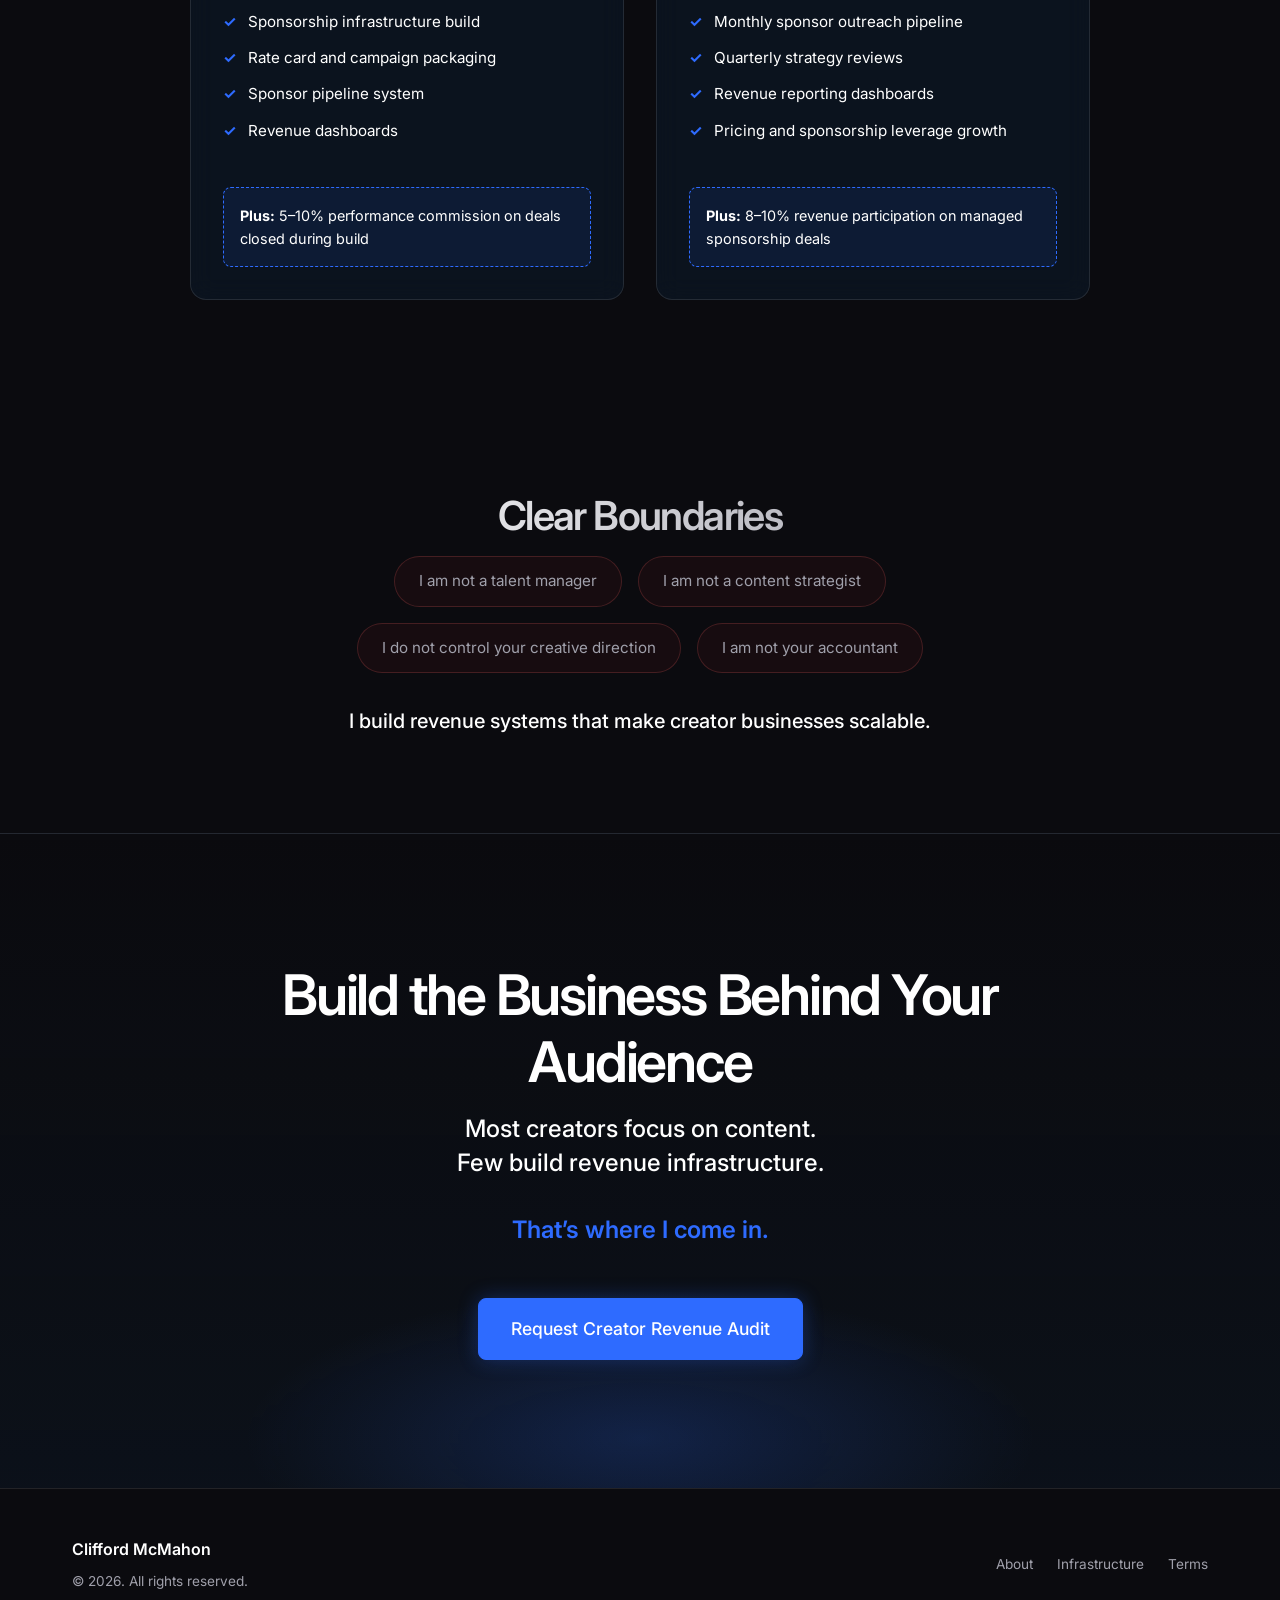
==== commit 98be12dd: "Update Ongoing Revenue Operations pricing card with growth items and matching layout" ====
--- a/index.html
+++ b/index.html
@@ -321,10 +321,17 @@
                             <h3>Ongoing Revenue Operations</h3>
                             <div class="price">$2K–$5K <span>monthly retainer</span></div>
                         </div>
-                        <div class="pricing-body centered-body">
-                            <div class="or-divider">OR</div>
-                            <div class="price-alt">
-                                <strong>8–10%</strong> revenue participation<br>on managed sponsorship deals
+                        <div class="pricing-body">
+                            <p class="includes-title">Includes:</p>
+                            <ul>
+                                <li>Sponsor renewals and contract negotiation</li>
+                                <li>Monthly sponsor outreach pipeline</li>
+                                <li>Quarterly strategy reviews</li>
+                                <li>Revenue reporting dashboards</li>
+                                <li>Pricing and sponsorship leverage growth</li>
+                            </ul>
+                            <div class="pricing-plus">
+                                <strong>Plus:</strong> 8–10% revenue participation on managed sponsorship deals
                             </div>
                         </div>
                     </div>
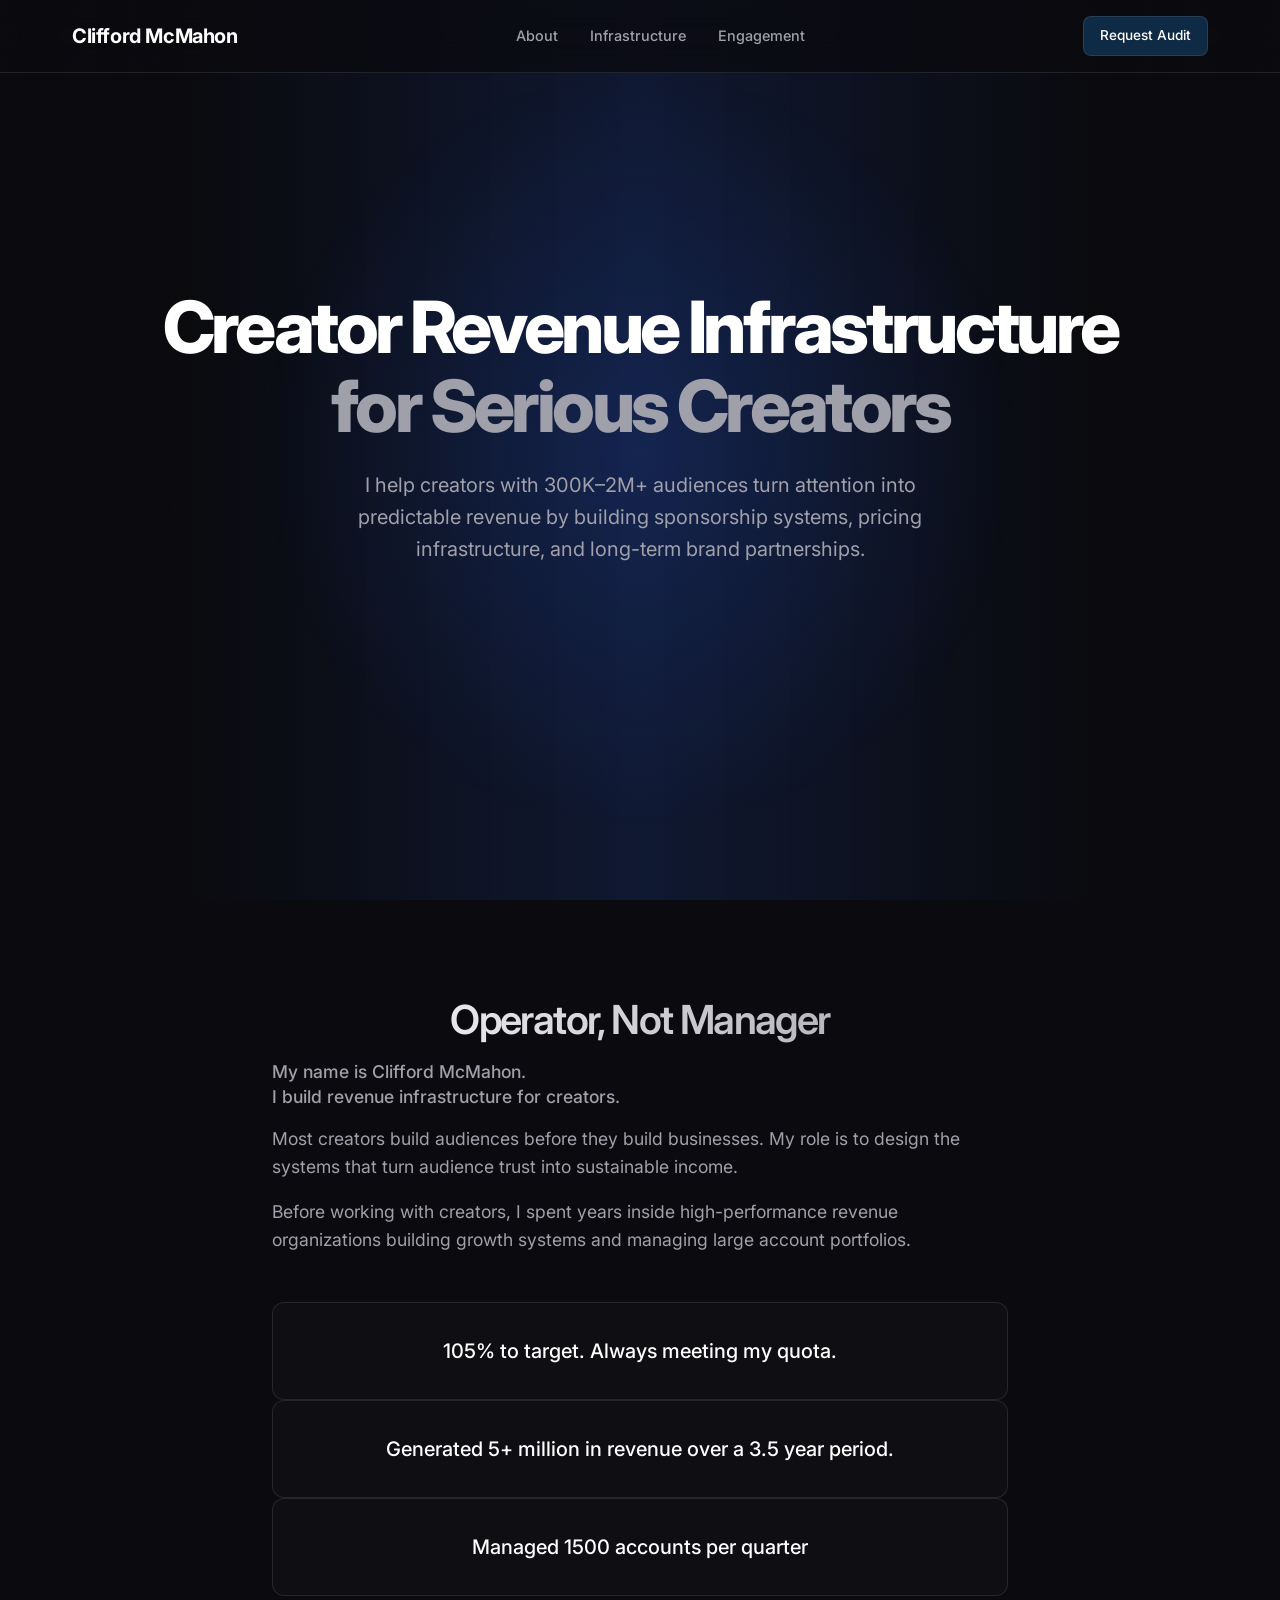
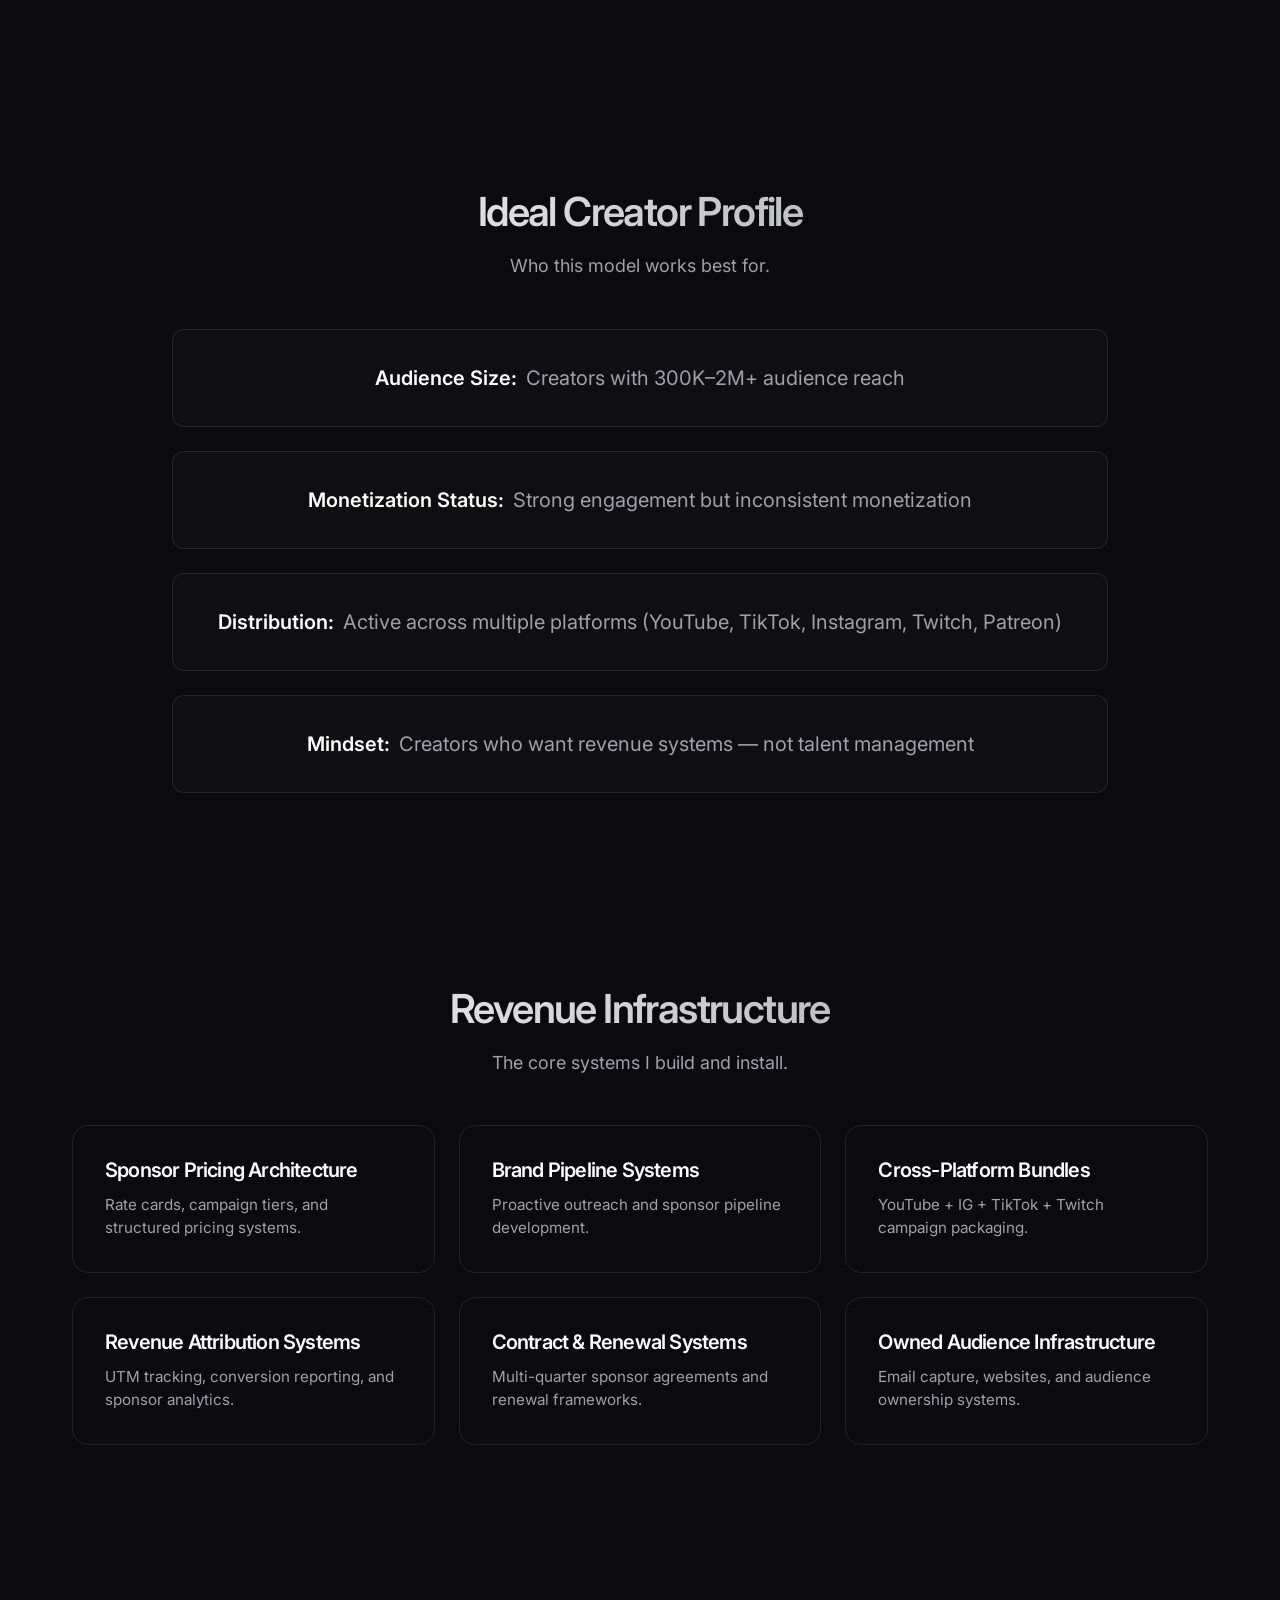
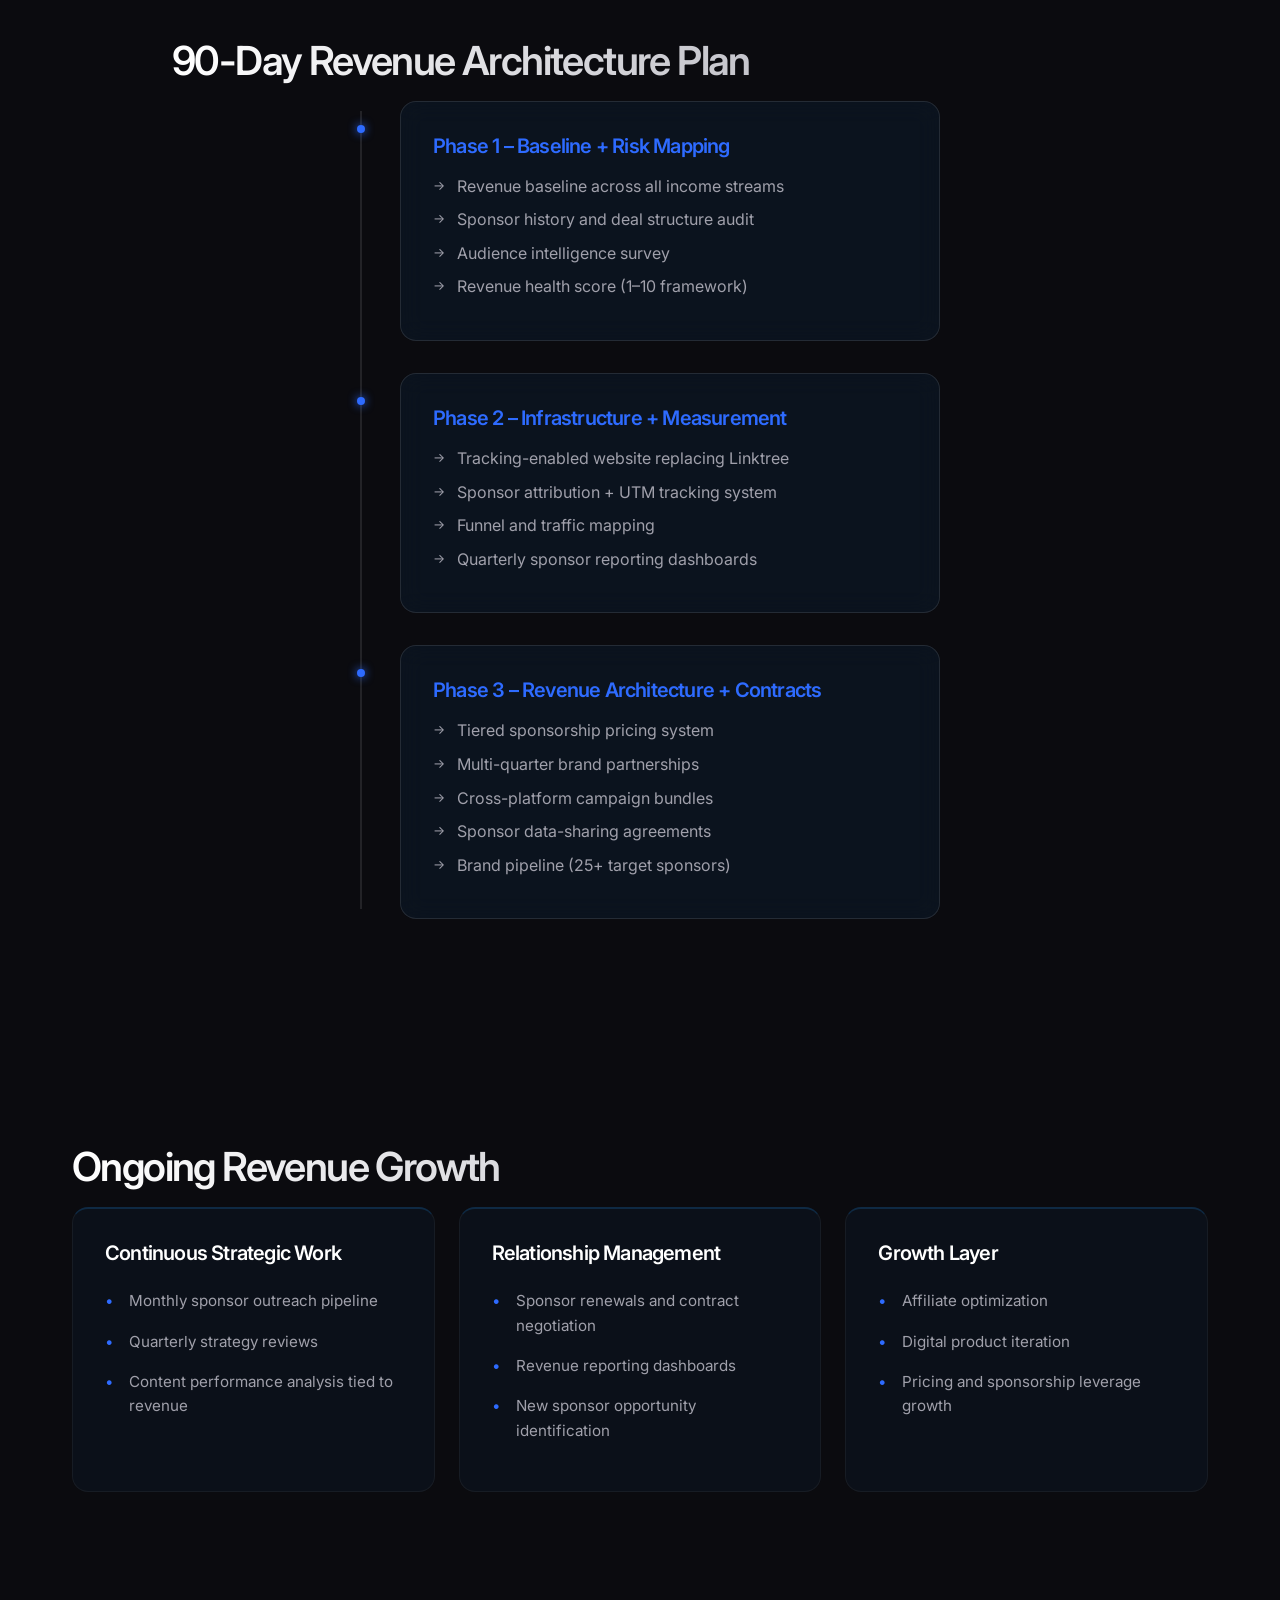
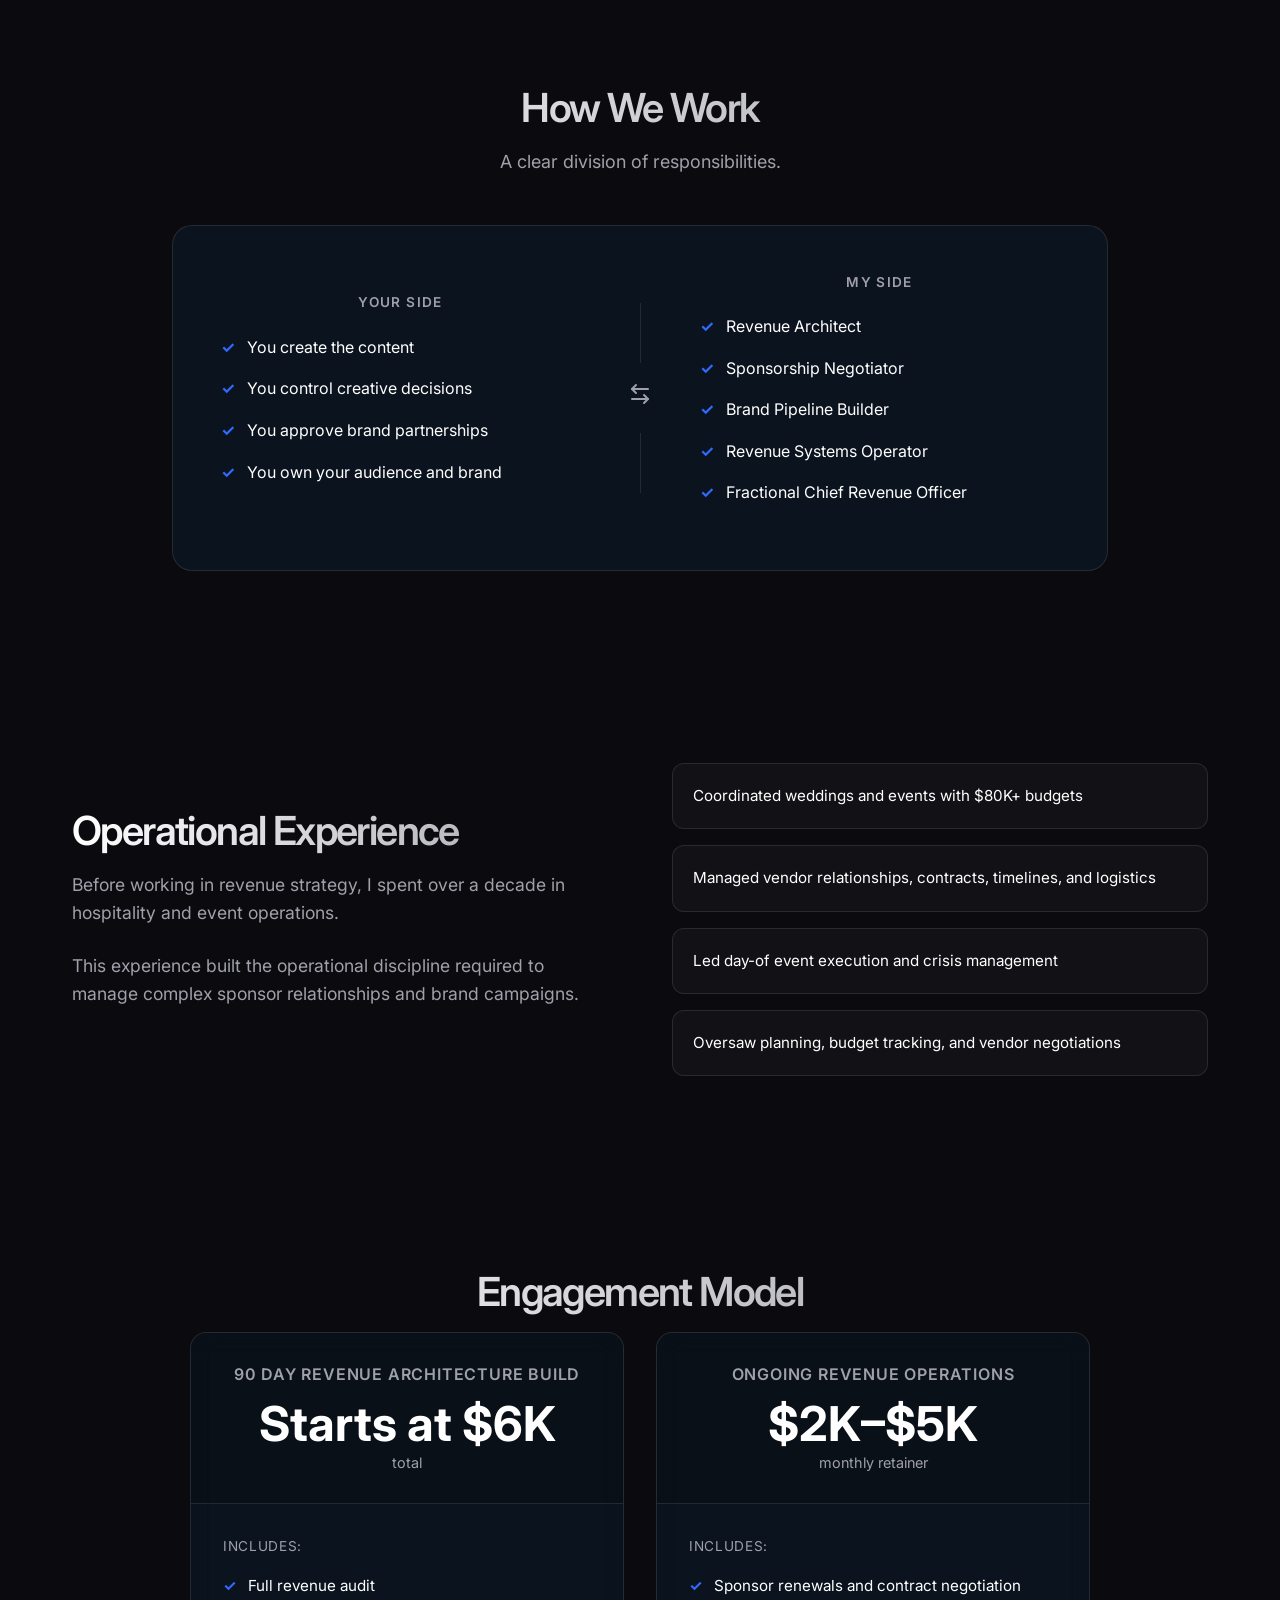
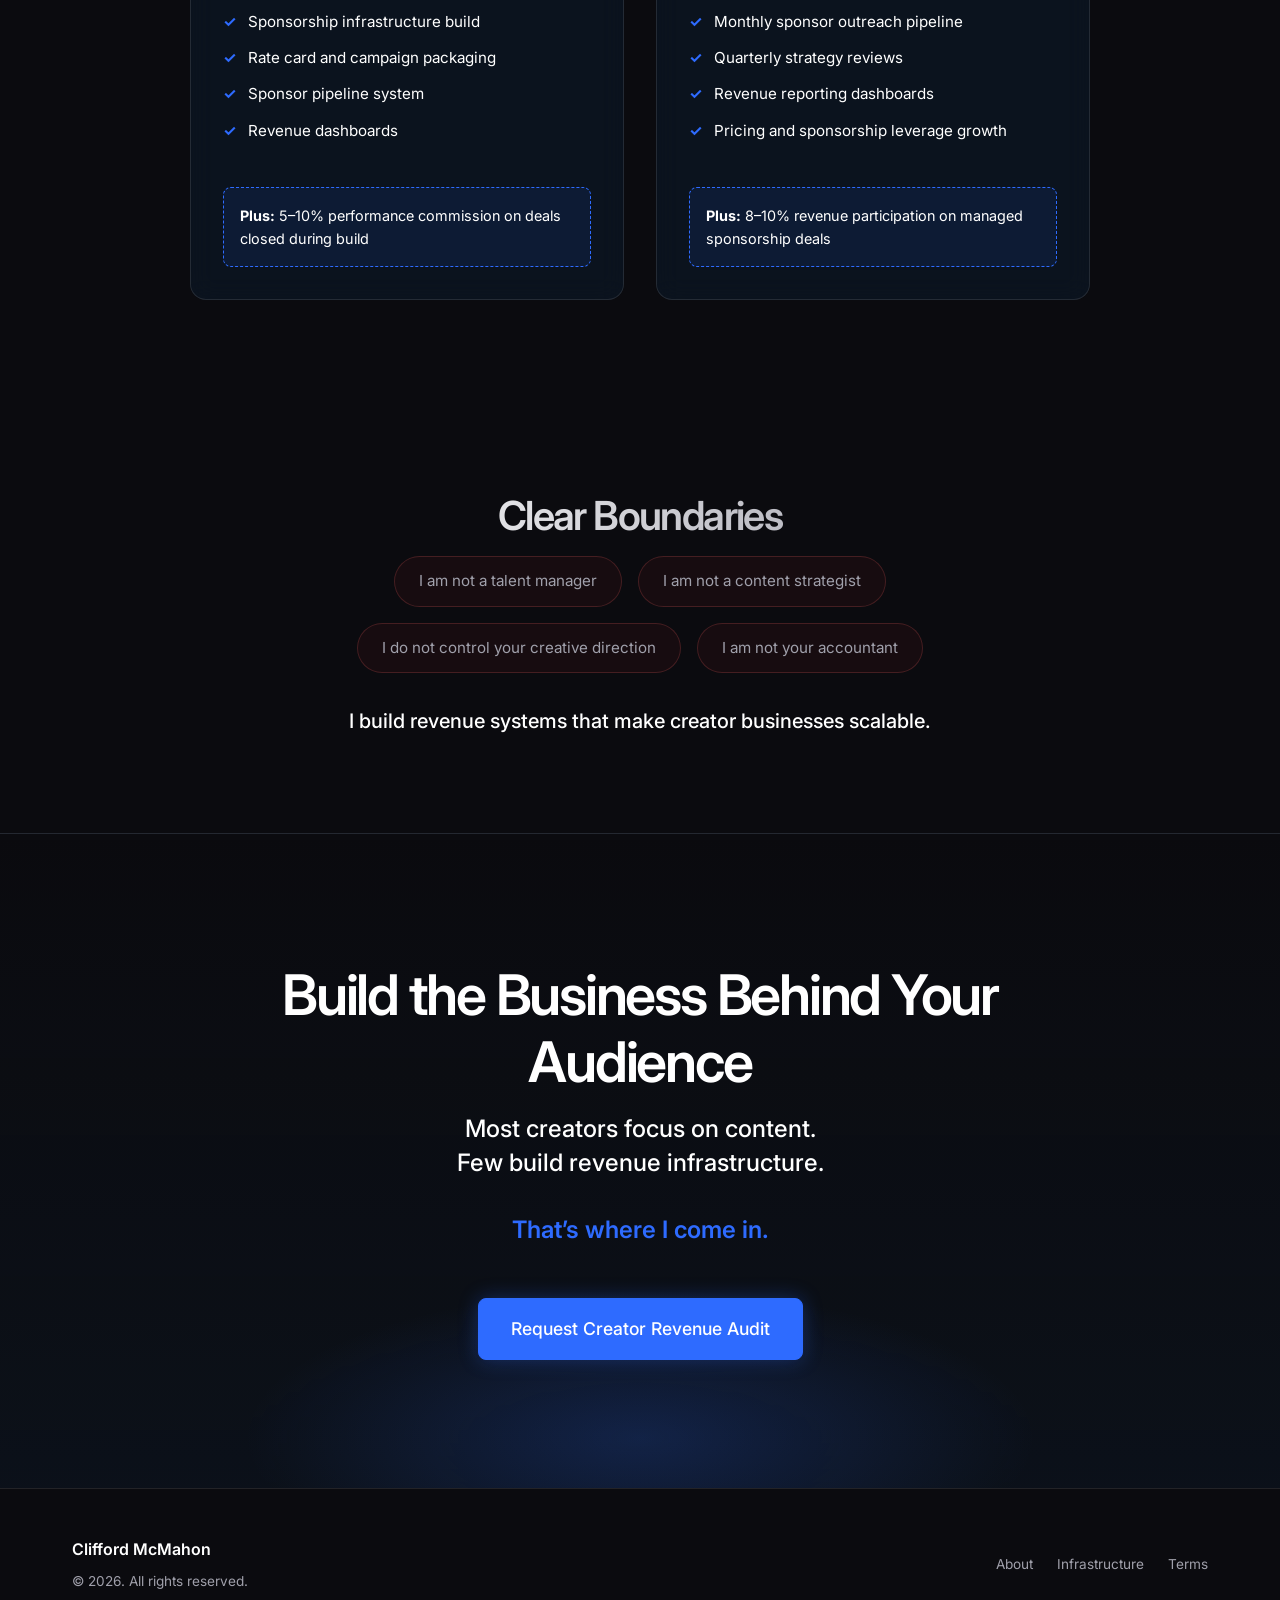
==== commit 74fa8830: "Remove See How It Works and Request a Revenue Audit buttons from hero section" ====
--- a/index.html
+++ b/index.html
@@ -38,10 +38,7 @@
                     I help creators with 300K–2M+ audiences turn attention into predictable revenue by building
                     sponsorship systems, pricing infrastructure, and long-term brand partnerships.
                 </p>
-                <div class="hero-actions">
-                    <a href="#how-it-works" class="btn btn-primary">See How It Works</a>
-                    <a href="#contact" class="btn btn-outline">Request a Revenue Audit</a>
-                </div>
+
             </div>
             <div class="hero-glow"></div>
         </section>
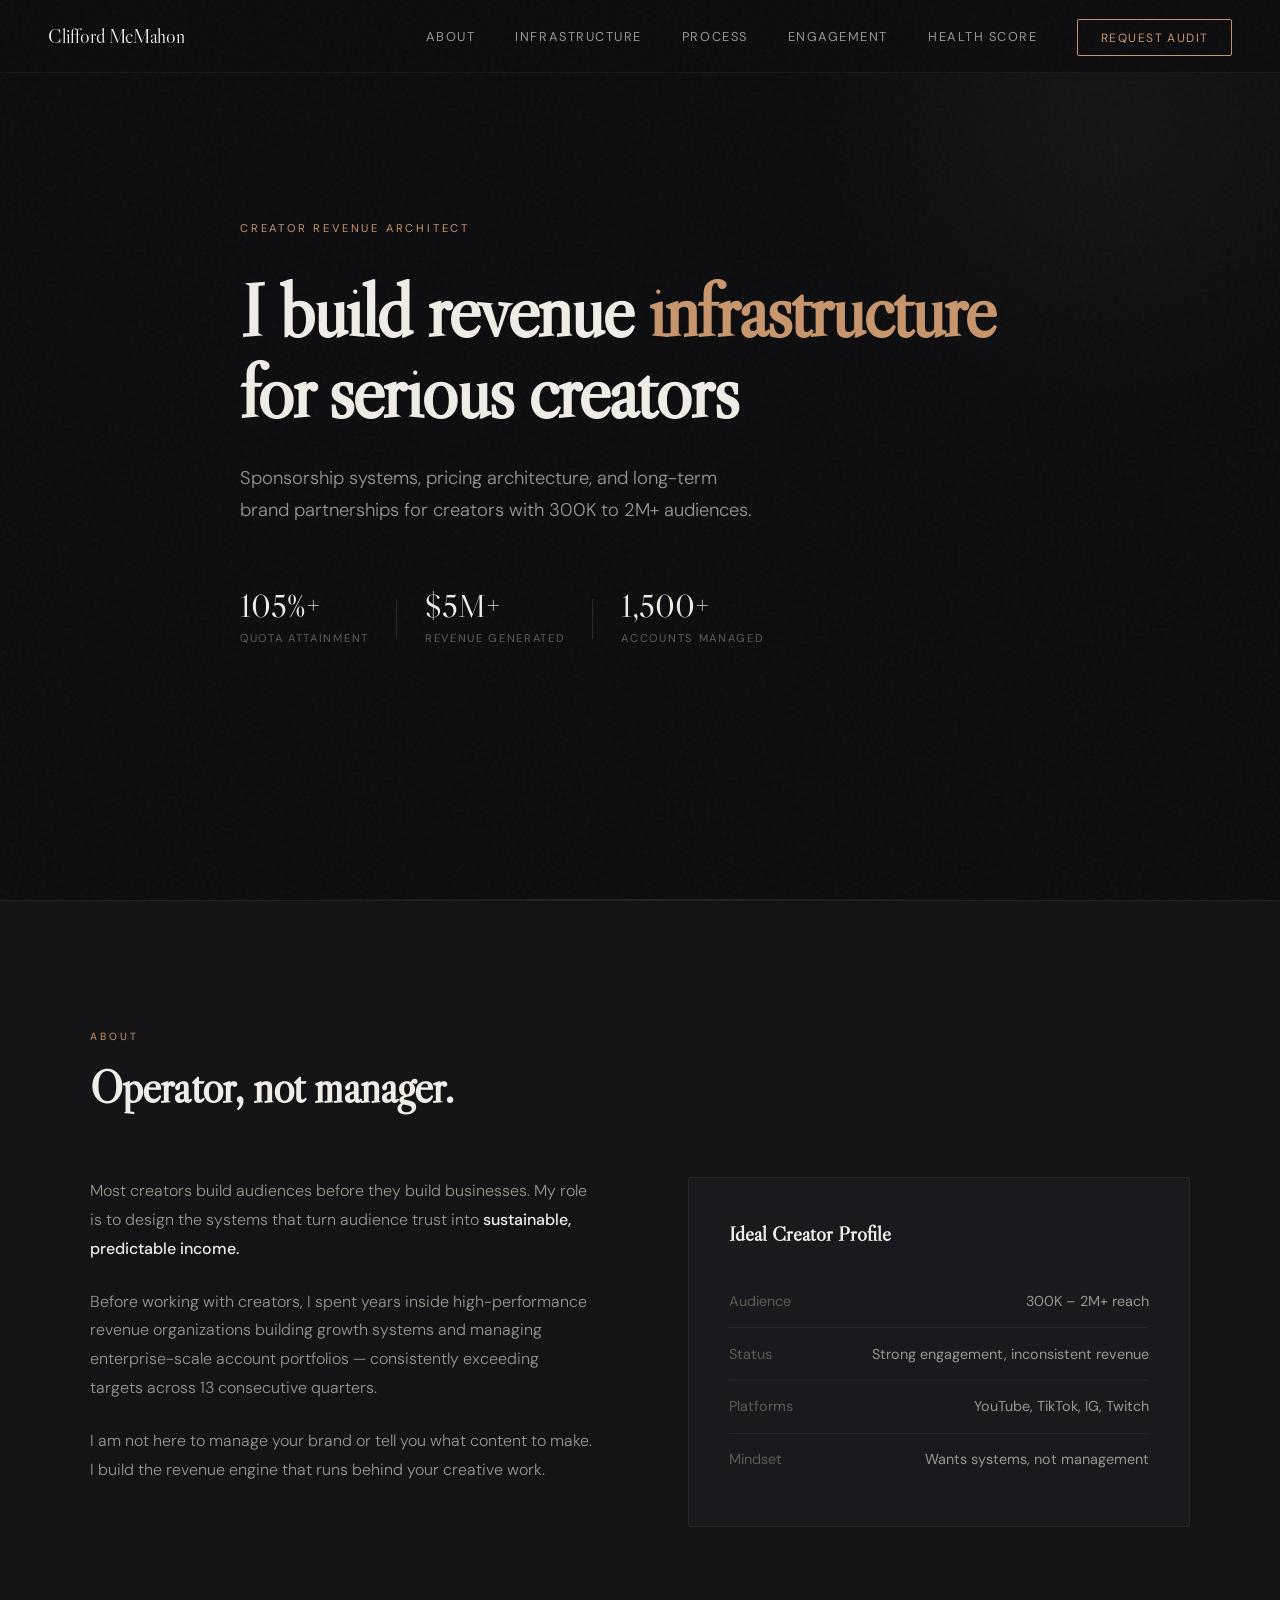
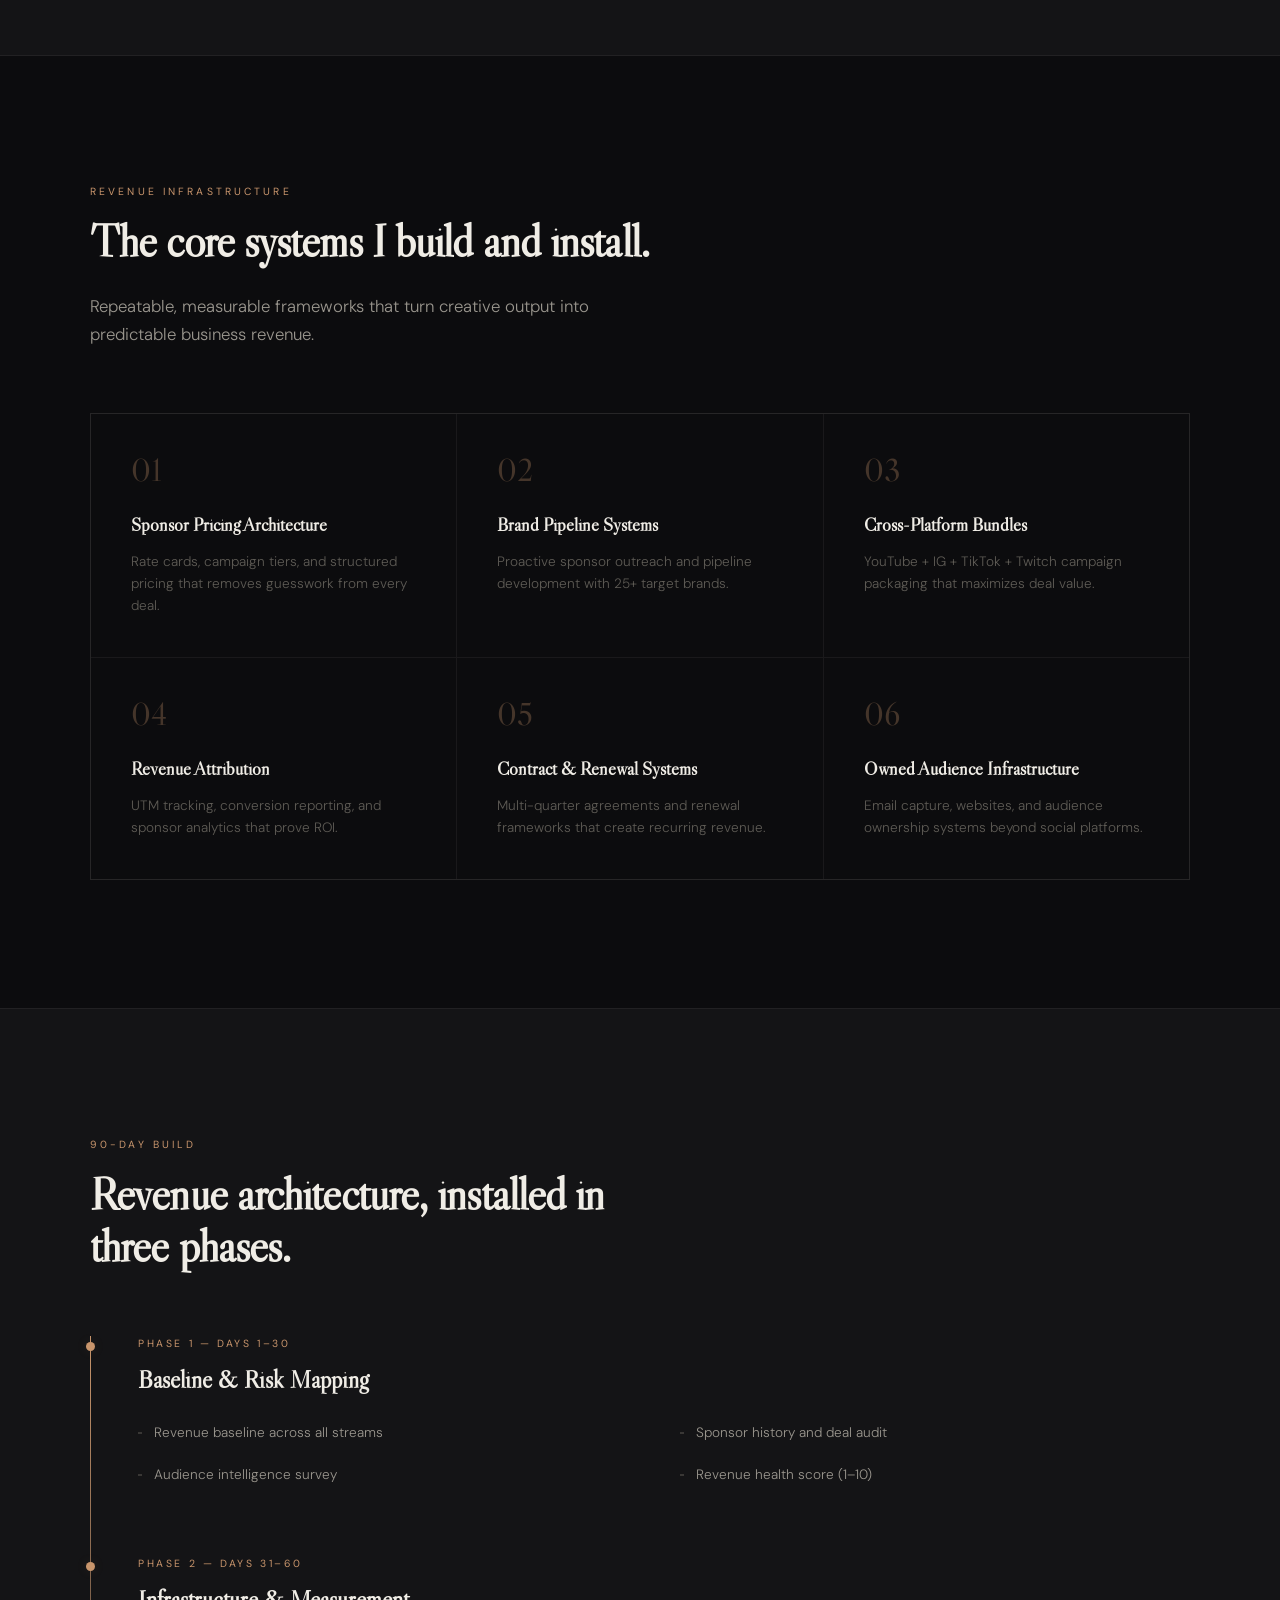
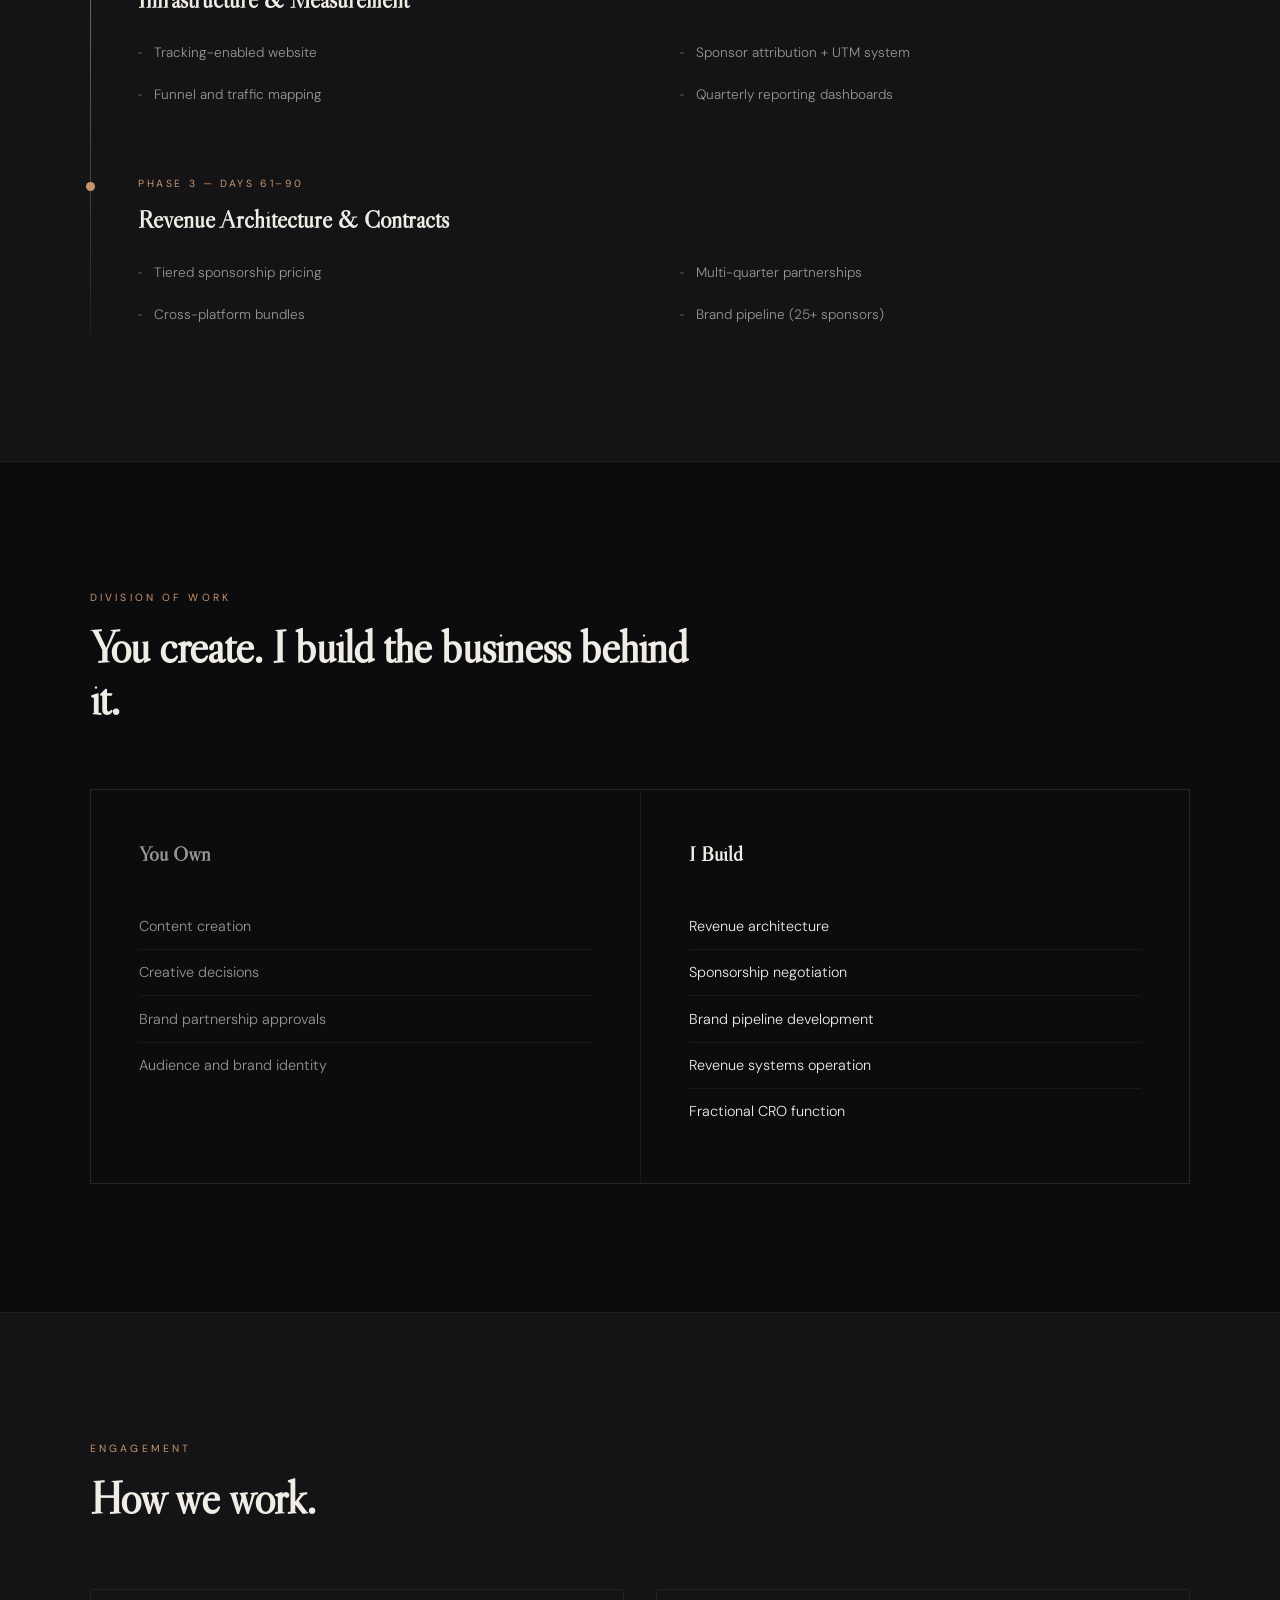
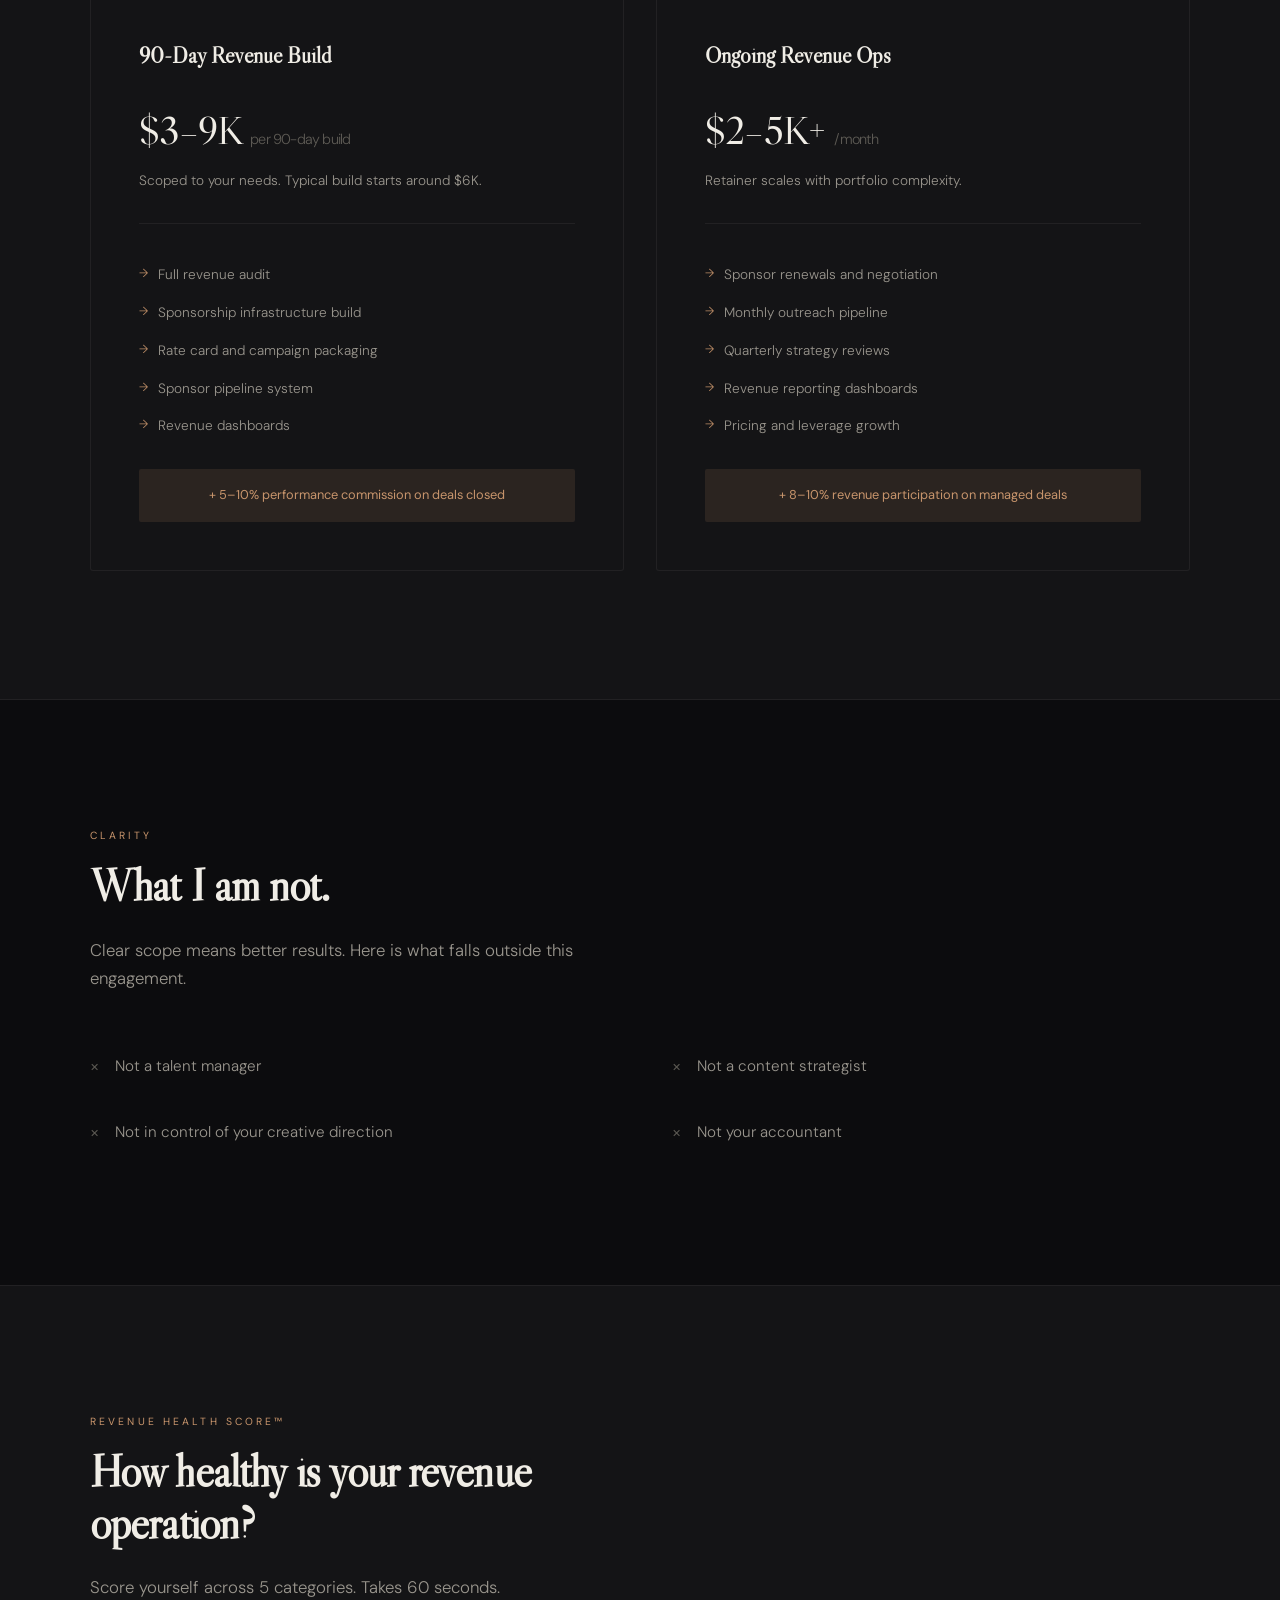
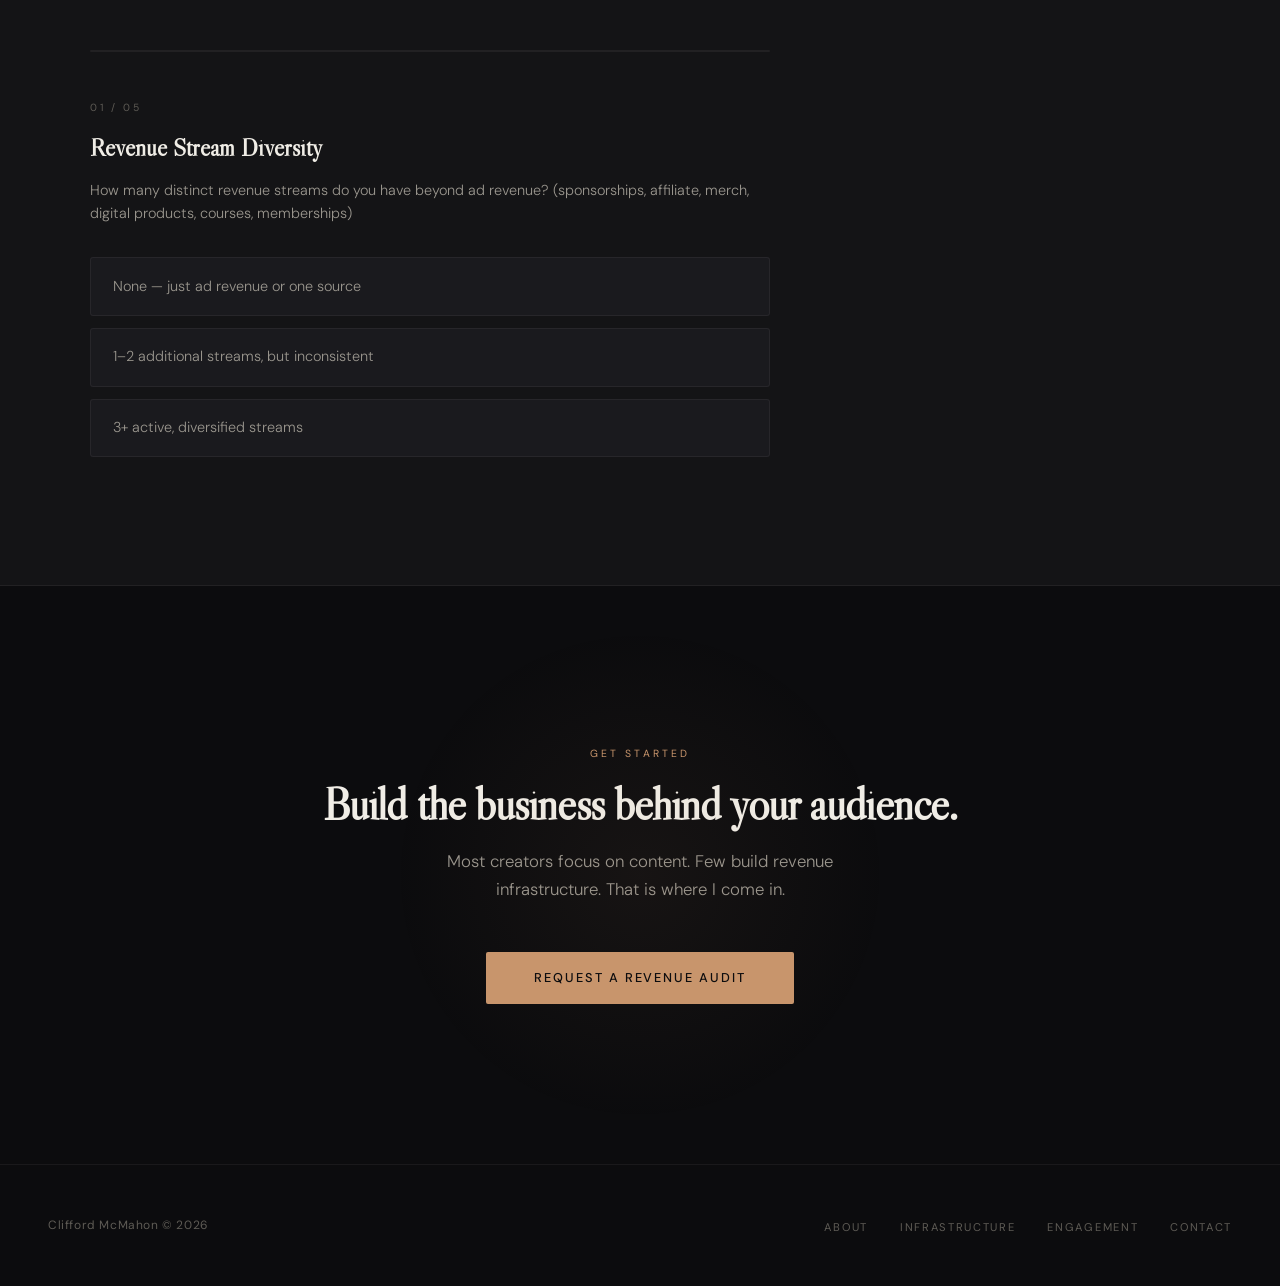
==== commit 96e906f8: "Redesign site with new warm/editorial aesthetic and interactive features - Complete visual overhaul:" ====
--- a/index.html
+++ b/index.html
@@ -1,383 +1,1654 @@
 <!DOCTYPE html>
 <html lang="en">
-
 <head>
-    <meta charset="UTF-8">
-    <meta name="viewport" content="width=device-width, initial-scale=1.0">
-    <title>Clifford McMahon | Creator Revenue Operator</title>
-    <meta name="description"
-        content="I build revenue infrastructure for creators, turning attention into predictable revenue by building sponsorship systems and long-term brand partnerships.">
-    <link rel="preconnect" href="https://fonts.googleapis.com">
-    <link rel="preconnect" href="https://fonts.gstatic.com" crossorigin>
-    <link href="https://fonts.googleapis.com/css2?family=Inter:wght@300;400;500;600;700;800&display=swap"
-        rel="stylesheet">
-    <link rel="stylesheet" href="style.css">
+<meta charset="UTF-8">
+<meta name="viewport" content="width=device-width, initial-scale=1.0">
+<title>Clifford McMahon | Creator Revenue Architect</title>
+<meta name="description" content="I build revenue infrastructure for creators, turning attention into predictable revenue by building sponsorship systems and long-term brand partnerships.">
+<link href="https://fonts.googleapis.com/css2?family=Libre+Caslon+Display&family=DM+Sans:ital,opsz,wght@0,9..40,300;0,9..40,400;0,9..40,500;1,9..40,300;1,9..40,400&display=swap" rel="stylesheet">
+<style>
+  :root {
+    --bg-primary: #0C0C0E;
+    --bg-elevated: #141416;
+    --bg-card: #1A1A1E;
+    --bg-hover: #222226;
+    --text-primary: #F0EDE6;
+    --text-secondary: #9A968E;
+    --text-muted: #5E5B55;
+    --accent-warm: #C8956C;
+    --accent-warm-dim: rgba(200, 149, 108, 0.12);
+    --accent-warm-glow: rgba(200, 149, 108, 0.06);
+    --border: rgba(240, 237, 230, 0.06);
+    --border-hover: rgba(240, 237, 230, 0.12);
+    --serif: 'Libre Caslon Display', Georgia, serif;
+    --sans: 'DM Sans', -apple-system, sans-serif;
+  }
+
+  * { margin: 0; padding: 0; box-sizing: border-box; }
+
+  html {
+    scroll-behavior: smooth;
+    font-size: 16px;
+    background: var(--bg-primary);
+  }
+
+  body {
+    font-family: var(--sans);
+    background: var(--bg-primary);
+    color: var(--text-primary);
+    line-height: 1.6;
+    -webkit-font-smoothing: antialiased;
+    overflow-x: hidden;
+  }
+
+  body::before {
+    content: '';
+    position: fixed;
+    inset: 0;
+    background-image: url("data:image/svg+xml,%3Csvg viewBox='0 0 256 256' xmlns='http://www.w3.org/2000/svg'%3E%3Cfilter id='n'%3E%3CfeTurbulence type='fractalNoise' baseFrequency='0.9' numOctaves='4' stitchTiles='stitch'/%3E%3C/filter%3E%3Crect width='100%25' height='100%25' filter='url(%23n)' opacity='0.03'/%3E%3C/svg%3E");
+    pointer-events: none;
+    z-index: 9999;
+  }
+
+  nav {
+    position: fixed;
+    top: 0;
+    left: 0;
+    right: 0;
+    z-index: 100;
+    padding: 1.25rem 3rem;
+    display: flex;
+    justify-content: space-between;
+    align-items: center;
+    backdrop-filter: blur(24px);
+    background: rgba(12, 12, 14, 0.8);
+    border-bottom: 1px solid var(--border);
+  }
+
+  .nav-logo {
+    font-family: var(--serif);
+    font-size: 1.25rem;
+    color: var(--text-primary);
+    text-decoration: none;
+    letter-spacing: -0.01em;
+  }
+
+  .nav-links {
+    display: flex;
+    gap: 2.5rem;
+    align-items: center;
+    list-style: none;
+  }
+
+  .nav-links a {
+    font-size: 0.8rem;
+    font-weight: 400;
+    color: var(--text-secondary);
+    text-decoration: none;
+    text-transform: uppercase;
+    letter-spacing: 0.12em;
+    transition: color 0.2s;
+  }
+
+  .nav-links a:hover { color: var(--text-primary); }
+
+  .nav-cta {
+    font-size: 0.75rem !important;
+    padding: 0.6rem 1.4rem;
+    border: 1px solid var(--accent-warm);
+    color: var(--accent-warm) !important;
+    border-radius: 2px;
+    transition: all 0.25s ease !important;
+  }
+
+  .nav-cta:hover {
+    background: var(--accent-warm);
+    color: var(--bg-primary) !important;
+  }
+
+  section { padding: 8rem 3rem; position: relative; }
+  .container { max-width: 1100px; margin: 0 auto; }
+
+  .hero {
+    min-height: 100vh;
+    display: flex;
+    align-items: center;
+    padding-top: 6rem;
+    position: relative;
+    overflow: hidden;
+  }
+
+  .hero::after {
+    content: '';
+    position: absolute;
+    bottom: 0;
+    left: 50%;
+    transform: translateX(-50%);
+    width: 60%;
+    height: 1px;
+    background: linear-gradient(90deg, transparent, var(--border-hover), transparent);
+  }
+
+  .hero-glow {
+    position: absolute;
+    top: -20%;
+    right: -10%;
+    width: 600px;
+    height: 600px;
+    background: radial-gradient(circle, var(--accent-warm-glow) 0%, transparent 70%);
+    pointer-events: none;
+  }
+
+  .hero-content { position: relative; z-index: 1; }
+
+  .hero-label {
+    font-size: 0.7rem;
+    text-transform: uppercase;
+    letter-spacing: 0.25em;
+    color: var(--accent-warm);
+    margin-bottom: 2rem;
+    animation: fadeUp 0.8s ease 0.2s both;
+  }
+
+  .hero h1 {
+    font-family: var(--serif);
+    font-size: clamp(3rem, 6vw, 5.5rem);
+    line-height: 1.05;
+    letter-spacing: -0.025em;
+    color: var(--text-primary);
+    margin-bottom: 2rem;
+    max-width: 800px;
+    animation: fadeUp 0.8s ease 0.4s both;
+  }
+
+  .hero h1 em {
+    font-style: normal;
+    color: var(--accent-warm);
+  }
+
+  .hero-sub {
+    font-size: 1.15rem;
+    color: var(--text-secondary);
+    max-width: 520px;
+    line-height: 1.7;
+    font-weight: 300;
+    animation: fadeUp 0.8s ease 0.6s both;
+  }
+
+  .hero-metrics {
+    display: flex;
+    gap: 3.5rem;
+    margin-top: 4rem;
+    animation: fadeUp 0.8s ease 0.8s both;
+  }
+
+  .metric { position: relative; }
+
+  .metric::after {
+    content: '';
+    position: absolute;
+    right: -1.75rem;
+    top: 50%;
+    transform: translateY(-50%);
+    width: 1px;
+    height: 40px;
+    background: var(--border-hover);
+  }
+
+  .metric:last-child::after { display: none; }
+
+  .metric-value {
+    font-family: var(--serif);
+    font-size: 2rem;
+    color: var(--text-primary);
+    line-height: 1;
+  }
+
+  .metric-label {
+    font-size: 0.7rem;
+    text-transform: uppercase;
+    letter-spacing: 0.15em;
+    color: var(--text-muted);
+    margin-top: 0.5rem;
+  }
+
+  .section-label {
+    font-size: 0.65rem;
+    text-transform: uppercase;
+    letter-spacing: 0.3em;
+    color: var(--accent-warm);
+    margin-bottom: 1rem;
+  }
+
+  .section-title {
+    font-family: var(--serif);
+    font-size: clamp(2rem, 3.5vw, 3rem);
+    letter-spacing: -0.02em;
+    line-height: 1.15;
+    margin-bottom: 1.5rem;
+    max-width: 600px;
+  }
+
+  .section-desc {
+    color: var(--text-secondary);
+    font-size: 1.05rem;
+    line-height: 1.7;
+    max-width: 500px;
+    font-weight: 300;
+  }
+
+  .about {
+    background: var(--bg-elevated);
+    border-top: 1px solid var(--border);
+    border-bottom: 1px solid var(--border);
+  }
+
+  .about-grid {
+    display: grid;
+    grid-template-columns: 1fr 1fr;
+    gap: 6rem;
+    align-items: start;
+    margin-top: 4rem;
+  }
+
+  .about-text p {
+    color: var(--text-secondary);
+    font-size: 1rem;
+    line-height: 1.8;
+    margin-bottom: 1.5rem;
+    font-weight: 300;
+  }
+
+  .about-text strong {
+    color: var(--text-primary);
+    font-weight: 500;
+  }
+
+  .about-aside {
+    padding: 2.5rem;
+    background: var(--bg-card);
+    border: 1px solid var(--border);
+    border-radius: 3px;
+  }
+
+  .about-aside h3 {
+    font-family: var(--serif);
+    font-size: 1.3rem;
+    margin-bottom: 1.5rem;
+    color: var(--text-primary);
+  }
+
+  .profile-item {
+    display: flex;
+    justify-content: space-between;
+    padding: 0.9rem 0;
+    border-bottom: 1px solid var(--border);
+    font-size: 0.9rem;
+  }
+
+  .profile-item:last-child { border-bottom: none; }
+  .profile-item .label { color: var(--text-muted); }
+  .profile-item .value { color: var(--text-secondary); text-align: right; }
+
+  .infra-grid {
+    display: grid;
+    grid-template-columns: repeat(3, 1fr);
+    gap: 1px;
+    background: var(--border);
+    margin-top: 4rem;
+    border: 1px solid var(--border);
+  }
+
+  .infra-card {
+    background: var(--bg-primary);
+    padding: 2.5rem;
+    transition: background 0.3s ease;
+  }
+
+  .infra-card:hover { background: var(--bg-elevated); }
+
+  .infra-number {
+    font-family: var(--serif);
+    font-size: 2rem;
+    color: var(--accent-warm);
+    opacity: 0.3;
+    margin-bottom: 1.5rem;
+    line-height: 1;
+  }
+
+  .infra-card h3 {
+    font-family: var(--serif);
+    font-size: 1.15rem;
+    margin-bottom: 0.75rem;
+    color: var(--text-primary);
+  }
+
+  .infra-card p {
+    font-size: 0.85rem;
+    color: var(--text-muted);
+    line-height: 1.6;
+    font-weight: 300;
+  }
+
+  .process {
+    background: var(--bg-elevated);
+    border-top: 1px solid var(--border);
+    border-bottom: 1px solid var(--border);
+  }
+
+  .timeline {
+    margin-top: 4rem;
+    position: relative;
+  }
+
+  .timeline::before {
+    content: '';
+    position: absolute;
+    left: 0;
+    top: 0;
+    bottom: 0;
+    width: 1px;
+    background: linear-gradient(180deg, var(--accent-warm), var(--border));
+  }
+
+  .phase {
+    padding-left: 3rem;
+    margin-bottom: 4rem;
+    position: relative;
+  }
+
+  .phase:last-child { margin-bottom: 0; }
+
+  .phase::before {
+    content: '';
+    position: absolute;
+    left: -4px;
+    top: 6px;
+    width: 9px;
+    height: 9px;
+    border-radius: 50%;
+    background: var(--accent-warm);
+    box-shadow: 0 0 12px var(--accent-warm-dim);
+  }
+
+  .phase-label {
+    font-size: 0.65rem;
+    text-transform: uppercase;
+    letter-spacing: 0.25em;
+    color: var(--accent-warm);
+    margin-bottom: 0.5rem;
+  }
+
+  .phase h3 {
+    font-family: var(--serif);
+    font-size: 1.5rem;
+    margin-bottom: 1rem;
+    color: var(--text-primary);
+  }
+
+  .phase-items {
+    display: grid;
+    grid-template-columns: 1fr 1fr;
+    gap: 0.5rem 2rem;
+  }
+
+  .phase-item {
+    font-size: 0.85rem;
+    color: var(--text-secondary);
+    padding: 0.4rem 0;
+    padding-left: 1rem;
+    position: relative;
+    font-weight: 300;
+  }
+
+  .phase-item::before {
+    content: '';
+    position: absolute;
+    left: 0;
+    top: 50%;
+    transform: translateY(-50%);
+    width: 4px;
+    height: 1px;
+    background: var(--text-muted);
+  }
+
+  .work-split {
+    display: grid;
+    grid-template-columns: 1fr 1fr;
+    gap: 1px;
+    background: var(--border);
+    margin-top: 4rem;
+    border: 1px solid var(--border);
+  }
+
+  .work-col {
+    background: var(--bg-primary);
+    padding: 3rem;
+  }
+
+  .work-col h3 {
+    font-family: var(--serif);
+    font-size: 1.3rem;
+    margin-bottom: 2rem;
+    color: var(--text-primary);
+  }
+
+  .work-col.your-side h3 { color: var(--text-secondary); }
+
+  .work-item {
+    font-size: 0.9rem;
+    color: var(--text-secondary);
+    padding: 0.7rem 0;
+    border-bottom: 1px solid var(--border);
+    font-weight: 300;
+  }
+
+  .work-item:last-child { border-bottom: none; }
+  .work-col.my-side .work-item { color: var(--text-primary); }
+
+  .pricing-grid {
+    display: grid;
+    grid-template-columns: 1fr 1fr;
+    gap: 2rem;
+    margin-top: 4rem;
+  }
+
+  .price-card {
+    padding: 3rem;
+    border: 1px solid var(--border);
+    border-radius: 3px;
+    background: var(--bg-elevated);
+    transition: border-color 0.3s ease;
+    position: relative;
+  }
+
+  .price-card:hover {
+    border-color: var(--accent-warm);
+    background: linear-gradient(180deg, rgba(200,149,108,0.04) 0%, var(--bg-elevated) 100%);
+  }
+
+  .price-card h3 {
+    font-family: var(--serif);
+    font-size: 1.4rem;
+    margin-bottom: 0.5rem;
+    color: var(--text-primary);
+  }
+
+  .price-amount {
+    font-family: var(--serif);
+    font-size: 2.5rem;
+    color: var(--text-primary);
+    margin: 1.5rem 0 0.25rem;
+    letter-spacing: -0.02em;
+  }
+
+  .price-amount span {
+    font-size: 0.9rem;
+    font-family: var(--sans);
+    color: var(--text-muted);
+    font-weight: 300;
+  }
+
+  .price-note {
+    font-size: 0.85rem;
+    color: var(--text-secondary);
+    line-height: 1.6;
+    font-weight: 300;
+    margin-top: 0.5rem;
+  }
+
+  .price-includes {
+    list-style: none;
+    margin-top: 2rem;
+    padding-top: 2rem;
+    border-top: 1px solid var(--border);
+  }
+
+  .price-includes li {
+    font-size: 0.85rem;
+    color: var(--text-secondary);
+    padding: 0.5rem 0;
+    padding-left: 1.2rem;
+    position: relative;
+    font-weight: 300;
+  }
+
+  .price-includes li::before {
+    content: '\2192';
+    position: absolute;
+    left: 0;
+    color: var(--accent-warm);
+    font-size: 0.75rem;
+  }
+
+  .price-commission {
+    margin-top: 1.5rem;
+    padding: 1rem;
+    background: var(--accent-warm-dim);
+    border-radius: 2px;
+    font-size: 0.8rem;
+    color: var(--accent-warm);
+    text-align: center;
+  }
+
+  .boundaries-section {
+    background: var(--bg-elevated);
+    border-top: 1px solid var(--border);
+    border-bottom: 1px solid var(--border);
+  }
+
+  .boundaries-list {
+    display: grid;
+    grid-template-columns: repeat(2, 1fr);
+    gap: 1rem 4rem;
+    margin-top: 3rem;
+  }
+
+  .boundary-item {
+    display: flex;
+    align-items: baseline;
+    gap: 1rem;
+    padding: 0.8rem 0;
+    font-size: 0.95rem;
+    color: var(--text-secondary);
+    font-weight: 300;
+  }
+
+  .boundary-x {
+    color: var(--text-muted);
+    font-size: 0.7rem;
+    flex-shrink: 0;
+  }
+
+  .cta-section {
+    text-align: center;
+    padding: 10rem 3rem;
+    position: relative;
+  }
+
+  .cta-section::before {
+    content: '';
+    position: absolute;
+    top: 50%;
+    left: 50%;
+    transform: translate(-50%, -50%);
+    width: 500px;
+    height: 500px;
+    background: radial-gradient(circle, var(--accent-warm-glow), transparent 70%);
+    pointer-events: none;
+  }
+
+  .cta-section .section-title {
+    max-width: none;
+    margin: 0 auto 1rem;
+  }
+
+  .cta-section .section-desc {
+    max-width: 440px;
+    margin: 0 auto 3rem;
+    text-align: center;
+  }
+
+  .cta-button {
+    display: inline-block;
+    font-family: var(--sans);
+    font-size: 0.8rem;
+    text-transform: uppercase;
+    letter-spacing: 0.15em;
+    padding: 1.1rem 3rem;
+    background: var(--accent-warm);
+    color: var(--bg-primary);
+    text-decoration: none;
+    border: none;
+    border-radius: 2px;
+    font-weight: 500;
+    cursor: pointer;
+    transition: all 0.3s ease;
+    position: relative;
+    z-index: 1;
+  }
+
+  .cta-button:hover {
+    background: #D4A57E;
+    transform: translateY(-1px);
+    box-shadow: 0 8px 32px rgba(200, 149, 108, 0.2);
+  }
+
+  footer {
+    padding: 3rem;
+    border-top: 1px solid var(--border);
+    display: flex;
+    justify-content: space-between;
+    align-items: center;
+  }
+
+  .footer-left {
+    font-size: 0.75rem;
+    color: var(--text-muted);
+    letter-spacing: 0.05em;
+  }
+
+  .footer-links {
+    display: flex;
+    gap: 2rem;
+    list-style: none;
+  }
+
+  .footer-links a {
+    font-size: 0.7rem;
+    text-transform: uppercase;
+    letter-spacing: 0.15em;
+    color: var(--text-muted);
+    text-decoration: none;
+    transition: color 0.2s;
+  }
+
+  .footer-links a:hover { color: var(--text-secondary); }
+
+  @keyframes fadeUp {
+    from { opacity: 0; transform: translateY(20px); }
+    to { opacity: 1; transform: translateY(0); }
+  }
+
+  @media (max-width: 900px) {
+    nav { padding: 1rem 1.5rem; }
+    .nav-links { gap: 1.5rem; }
+    section { padding: 5rem 1.5rem; }
+    .about-grid { grid-template-columns: 1fr; gap: 3rem; }
+    .infra-grid { grid-template-columns: 1fr; }
+    .phase-items { grid-template-columns: 1fr; }
+    .work-split { grid-template-columns: 1fr; }
+    .pricing-grid { grid-template-columns: 1fr; }
+    .boundaries-list { grid-template-columns: 1fr; }
+    .hero-metrics { gap: 2rem; flex-wrap: wrap; }
+    footer { flex-direction: column; gap: 1.5rem; text-align: center; }
+  }
+
+  @media (max-width: 600px) {
+    nav { padding: 1rem; }
+    .nav-logo { font-size: 1.05rem; }
+    .nav-links a:not(.nav-cta) { display: none; }
+    .nav-cta {
+      font-size: 0.6rem !important;
+      padding: 0.4rem 0.7rem;
+      letter-spacing: 0.08em !important;
+      white-space: nowrap;
+    }
+    .hero-metrics { flex-direction: column; gap: 1.5rem; }
+    .metric::after { display: none; }
+  }
+
+  /* Health Score */
+  .health-section {
+    background: var(--bg-elevated);
+    border-top: 1px solid var(--border);
+    border-bottom: 1px solid var(--border);
+  }
+
+  .hs-quiz { margin-top: 3rem; max-width: 680px; }
+
+  .hs-progress-bar {
+    width: 100%;
+    height: 2px;
+    background: var(--border);
+    margin-bottom: 3rem;
+    border-radius: 1px;
+    overflow: hidden;
+  }
+
+  .hs-progress-fill {
+    height: 100%;
+    width: 0%;
+    background: var(--accent-warm);
+    transition: width 0.4s ease;
+  }
+
+  .hs-question {
+    display: none;
+  }
+
+  .hs-question.active {
+    display: block;
+    animation: fadeUp 0.4s ease both;
+  }
+
+  .hs-q-number {
+    font-size: 0.65rem;
+    text-transform: uppercase;
+    letter-spacing: 0.25em;
+    color: var(--text-muted);
+    margin-bottom: 0.75rem;
+  }
+
+  .hs-q-title {
+    font-family: var(--serif);
+    font-size: 1.5rem;
+    color: var(--text-primary);
+    margin-bottom: 0.75rem;
+  }
+
+  .hs-q-desc {
+    font-size: 0.9rem;
+    color: var(--text-secondary);
+    line-height: 1.6;
+    font-weight: 300;
+    margin-bottom: 2rem;
+  }
+
+  .hs-options {
+    display: flex;
+    flex-direction: column;
+    gap: 0.75rem;
+  }
+
+  .hs-option {
+    display: block;
+    width: 100%;
+    text-align: left;
+    padding: 1.1rem 1.4rem;
+    background: var(--bg-card);
+    border: 1px solid var(--border);
+    border-radius: 3px;
+    color: var(--text-secondary);
+    font-family: var(--sans);
+    font-size: 0.9rem;
+    font-weight: 300;
+    cursor: pointer;
+    transition: all 0.2s ease;
+    line-height: 1.5;
+  }
+
+  .hs-option:hover {
+    border-color: var(--border-hover);
+    background: var(--bg-hover);
+    color: var(--text-primary);
+  }
+
+  .hs-option.selected {
+    border-color: var(--accent-warm);
+    background: var(--accent-warm-dim);
+    color: var(--text-primary);
+  }
+
+  .hs-results {
+    margin-top: 3rem;
+    animation: fadeUp 0.6s ease both;
+  }
+
+  .hs-score-display {
+    display: flex;
+    align-items: center;
+    gap: 3rem;
+    margin-bottom: 3rem;
+  }
+
+  .hs-score-ring {
+    position: relative;
+    width: 140px;
+    height: 140px;
+    flex-shrink: 0;
+  }
+
+  .hs-score-ring svg {
+    width: 100%;
+    height: 100%;
+  }
+
+  .hs-score-number {
+    position: absolute;
+    inset: 0;
+    display: flex;
+    align-items: center;
+    justify-content: center;
+    font-family: var(--serif);
+    font-size: 2.2rem;
+    color: var(--text-primary);
+  }
+
+  .hs-score-max {
+    font-size: 1rem;
+    color: var(--text-muted);
+    margin-left: 2px;
+  }
+
+  .hs-score-context h3 {
+    font-family: var(--serif);
+    font-size: 1.4rem;
+    color: var(--text-primary);
+    margin-bottom: 0.5rem;
+  }
+
+  .hs-score-context p {
+    font-size: 0.95rem;
+    color: var(--text-secondary);
+    line-height: 1.6;
+    font-weight: 300;
+  }
+
+  .hs-breakdown {
+    display: grid;
+    grid-template-columns: 1fr;
+    gap: 1px;
+    background: var(--border);
+    border: 1px solid var(--border);
+    margin-bottom: 3rem;
+  }
+
+  .hs-row {
+    display: grid;
+    grid-template-columns: 1fr 80px 200px;
+    gap: 1.5rem;
+    padding: 1.1rem 1.5rem;
+    background: var(--bg-card);
+    align-items: center;
+    font-size: 0.85rem;
+  }
+
+  .hs-row-cat {
+    color: var(--text-primary);
+    font-weight: 400;
+  }
+
+  .hs-row-score {
+    text-align: center;
+    font-family: var(--serif);
+    font-size: 1.1rem;
+  }
+
+  .hs-row-bar {
+    height: 4px;
+    background: var(--border);
+    border-radius: 2px;
+    overflow: hidden;
+  }
+
+  .hs-row-bar-fill {
+    height: 100%;
+    border-radius: 2px;
+    transition: width 0.8s ease;
+  }
+
+  .hs-results-cta {
+    text-align: center;
+    padding: 2rem 0 0;
+  }
+
+  .hs-results-cta p {
+    font-size: 1rem;
+    color: var(--text-secondary);
+    margin-bottom: 2rem;
+    font-weight: 300;
+  }
+
+  .hs-retake {
+    display: block;
+    margin: 1.5rem auto 0;
+    background: none;
+    border: none;
+    color: var(--text-muted);
+    font-family: var(--sans);
+    font-size: 0.75rem;
+    text-transform: uppercase;
+    letter-spacing: 0.15em;
+    cursor: pointer;
+    transition: color 0.2s;
+  }
+
+  .hs-retake:hover { color: var(--text-secondary); }
+
+  @media (max-width: 600px) {
+    .hs-score-display { flex-direction: column; text-align: center; }
+    .hs-row { grid-template-columns: 1fr 60px; }
+    .hs-row-bar { display: none; }
+  }
+
+  /* Modal */
+  .modal-overlay {
+    display: none;
+    position: fixed;
+    inset: 0;
+    z-index: 200;
+    background: rgba(0, 0, 0, 0.7);
+    backdrop-filter: blur(8px);
+    align-items: center;
+    justify-content: center;
+    padding: 2rem;
+    overflow-y: auto;
+  }
+
+  .modal-overlay.active {
+    display: flex;
+  }
+
+  .modal-content {
+    background: var(--bg-elevated);
+    border: 1px solid var(--border-hover);
+    border-radius: 4px;
+    padding: 3rem;
+    max-width: 560px;
+    width: 100%;
+    position: relative;
+    animation: fadeUp 0.3s ease both;
+    max-height: 90vh;
+    overflow-y: auto;
+  }
+
+  .modal-close {
+    position: absolute;
+    top: 1.25rem;
+    right: 1.5rem;
+    background: none;
+    border: none;
+    color: var(--text-muted);
+    font-size: 1.5rem;
+    cursor: pointer;
+    transition: color 0.2s;
+    line-height: 1;
+  }
+
+  .modal-close:hover { color: var(--text-primary); }
+
+  .modal-title {
+    font-family: var(--serif);
+    font-size: 1.4rem;
+    color: var(--text-primary);
+    margin-bottom: 1.5rem;
+  }
+
+  .modal-score-badge {
+    display: inline-block;
+    padding: 0.5rem 1rem;
+    background: var(--accent-warm-dim);
+    border: 1px solid rgba(200, 149, 108, 0.2);
+    border-radius: 2px;
+    font-size: 0.8rem;
+    color: var(--accent-warm);
+    margin-bottom: 2rem;
+    font-weight: 400;
+  }
+
+  .form-group {
+    margin-bottom: 1.25rem;
+    flex: 1;
+  }
+
+  .form-row {
+    display: flex;
+    gap: 1rem;
+  }
+
+  .form-label {
+    display: block;
+    font-size: 0.7rem;
+    text-transform: uppercase;
+    letter-spacing: 0.15em;
+    color: var(--text-muted);
+    margin-bottom: 0.5rem;
+  }
+
+  .form-input {
+    width: 100%;
+    padding: 0.8rem 1rem;
+    background: var(--bg-card);
+    border: 1px solid var(--border);
+    border-radius: 2px;
+    color: var(--text-primary);
+    font-family: var(--sans);
+    font-size: 0.9rem;
+    font-weight: 300;
+    transition: border-color 0.2s;
+    outline: none;
+  }
+
+  .form-input:focus {
+    border-color: var(--accent-warm);
+  }
+
+  .form-input::placeholder {
+    color: var(--text-muted);
+  }
+
+  .form-textarea {
+    resize: vertical;
+    min-height: 80px;
+  }
+
+  .form-submit {
+    width: 100%;
+    margin-top: 0.5rem;
+    border: none;
+    cursor: pointer;
+    font-size: 0.8rem;
+  }
+
+  .form-submit:disabled {
+    opacity: 0.5;
+    cursor: not-allowed;
+  }
+
+  .modal-success {
+    text-align: center;
+    padding: 2rem 0;
+  }
+
+  .success-icon {
+    width: 60px;
+    height: 60px;
+    border-radius: 50%;
+    background: var(--accent-warm-dim);
+    color: var(--accent-warm);
+    font-size: 1.5rem;
+    display: flex;
+    align-items: center;
+    justify-content: center;
+    margin: 0 auto 1.5rem;
+  }
+
+  .modal-success-text {
+    font-size: 0.95rem;
+    color: var(--text-secondary);
+    line-height: 1.6;
+    font-weight: 300;
+    max-width: 380px;
+    margin: 0 auto;
+  }
+
+  @media (max-width: 600px) {
+    .modal-content { padding: 2rem 1.5rem; }
+    .form-row { flex-direction: column; gap: 0; }
+  }
+
+</style>
 </head>
-
 <body>
-    <div class="global-glow"></div>
-    <nav class="navbar">
-        <div class="nav-container">
-            <a href="#" class="logo">Clifford McMahon</a>
-            <div class="nav-links">
-                <a href="#about">About</a>
-                <a href="#infrastructure">Infrastructure</a>
-                <a href="#pricing">Engagement</a>
-            </div>
-            <a href="#contact" class="btn btn-secondary nav-cta">Request Audit</a>
-        </div>
-    </nav>
-
-    <main>
-        <!-- Hero Section -->
-        <section class="hero scroll-section">
-            <div class="hero-content">
-                <h1 class="hero-title">Creator Revenue Infrastructure<br><span class="highlight">for Serious
-                        Creators</span></h1>
-                <p class="hero-subtitle">
-                    I help creators with 300K–2M+ audiences turn attention into predictable revenue by building
-                    sponsorship systems, pricing infrastructure, and long-term brand partnerships.
-                </p>
-
-            </div>
-            <div class="hero-glow"></div>
-        </section>
-
-        <!-- About Section -->
-        <section id="about" class="about scroll-section">
-            <div class="container config-container">
-                <div class="section-header text-center">
-                    <h2 class="section-title">Operator, Not Manager</h2>
-                </div>
-                <div class="about-content">
-                    <p class="lead-text">My name is Clifford McMahon.<br>I build revenue infrastructure for creators.
-                    </p>
-                    <p>Most creators build audiences before they build businesses. My role is to design the systems that
-                        turn audience trust into sustainable income.</p>
-                    <p>Before working with creators, I spent years inside high-performance revenue organizations
-                        building growth systems and managing large account portfolios.</p>
-
-                    <div class="experience-highlights grid-2">
-                        <div class="highlight-card">
-                            <p>105% to target. Always meeting my quota.</p>
-                        </div>
-                        <div class="highlight-card">
-                            <p>Generated 5+ million in revenue over a 3.5 year period.</p>
-                        </div>
-                        <div class="highlight-card">
-                            <p>Managed 1500 accounts per quarter</p>
-                        </div>
-                    </div>
-                </div>
-            </div>
-        </section>
-
-        <!-- Who I Work With -->
-        <section id="ideal-profile" class="profile scroll-section">
-            <div class="container text-center">
-                <div class="section-header text-center">
-                    <h2 class="section-title">Ideal Creator Profile</h2>
-                    <p class="section-desc">Who this model works best for.</p>
-                </div>
-                <div class="experience-highlights grid">
-                    <div class="highlight-card">
-                        <p><strong class="highlight-label">Audience Size:</strong> <span class="highlight-text">Creators
-                                with 300K–2M+ audience reach</span></p>
-                    </div>
-                    <div class="highlight-card">
-                        <p><strong class="highlight-label">Monetization Status:</strong> <span
-                                class="highlight-text">Strong engagement but inconsistent monetization</span></p>
-                    </div>
-                    <div class="highlight-card">
-                        <p><strong class="highlight-label">Distribution:</strong> <span class="highlight-text">Active
-                                across multiple platforms (YouTube, TikTok, Instagram, Twitch, Patreon)</span></p>
-                    </div>
-                    <div class="highlight-card">
-                        <p><strong class="highlight-label">Mindset:</strong> <span class="highlight-text">Creators who
-                                want revenue systems — not talent management</span></p>
-                    </div>
-                </div>
-            </div>
-        </section>
-
-        <!-- What I Build -->
-        <section id="infrastructure" class="infrastructure scroll-section">
-            <div class="container container-large">
-                <div class="section-header text-center">
-                    <h2 class="section-title">Revenue Infrastructure</h2>
-                    <p class="section-desc">The core systems I build and install.</p>
-                </div>
-                <div class="grid grid-3">
-                    <div class="card feature-card">
-                        <h3>Sponsor Pricing Architecture</h3>
-                        <p>Rate cards, campaign tiers, and structured pricing systems.</p>
-                    </div>
-                    <div class="card feature-card">
-                        <h3>Brand Pipeline Systems</h3>
-                        <p>Proactive outreach and sponsor pipeline development.</p>
-                    </div>
-                    <div class="card feature-card">
-                        <h3>Cross-Platform Bundles</h3>
-                        <p>YouTube + IG + TikTok + Twitch campaign packaging.</p>
-                    </div>
-                    <div class="card feature-card">
-                        <h3>Revenue Attribution Systems</h3>
-                        <p>UTM tracking, conversion reporting, and sponsor analytics.</p>
-                    </div>
-                    <div class="card feature-card">
-                        <h3>Contract & Renewal Systems</h3>
-                        <p>Multi-quarter sponsor agreements and renewal frameworks.</p>
-                    </div>
-                    <div class="card feature-card">
-                        <h3>Owned Audience Infrastructure</h3>
-                        <p>Email capture, websites, and audience ownership systems.</p>
-                    </div>
-                </div>
-            </div>
-        </section>
-
-        <!-- The 90 Day Creator Revenue Build -->
-        <section id="how-it-works" class="roadmap scroll-section">
-            <div class="container">
-                <div class="section-header">
-                    <h2 class="section-title">90-Day Revenue Architecture Plan</h2>
-                </div>
-                <div class="timeline">
-                    <div class="timeline-item">
-                        <div class="timeline-dot"></div>
-                        <div class="timeline-content card glass">
-                            <h3>Phase 1 – Baseline + Risk Mapping</h3>
-                            <ul>
-                                <li>Revenue baseline across all income streams</li>
-                                <li>Sponsor history and deal structure audit</li>
-                                <li>Audience intelligence survey</li>
-                                <li>Revenue health score (1–10 framework)</li>
-                            </ul>
-                        </div>
-                    </div>
-                    <div class="timeline-item">
-                        <div class="timeline-dot"></div>
-                        <div class="timeline-content card glass">
-                            <h3>Phase 2 – Infrastructure + Measurement</h3>
-                            <ul>
-                                <li>Tracking-enabled website replacing Linktree</li>
-                                <li>Sponsor attribution + UTM tracking system</li>
-                                <li>Funnel and traffic mapping</li>
-                                <li>Quarterly sponsor reporting dashboards</li>
-                            </ul>
-                        </div>
-                    </div>
-                    <div class="timeline-item">
-                        <div class="timeline-dot"></div>
-                        <div class="timeline-content card glass">
-                            <h3>Phase 3 – Revenue Architecture + Contracts</h3>
-                            <ul>
-                                <li>Tiered sponsorship pricing system</li>
-                                <li>Multi-quarter brand partnerships</li>
-                                <li>Cross-platform campaign bundles</li>
-                                <li>Sponsor data-sharing agreements</li>
-                                <li>Brand pipeline (25+ target sponsors)</li>
-                            </ul>
-                        </div>
-                    </div>
-                </div>
-            </div>
-        </section>
-
-        <!-- Monthly Operations -->
-        <section class="operations scroll-section">
-            <div class="container container-large">
-                <div class="section-header">
-                    <h2 class="section-title">Ongoing Revenue Growth</h2>
-                </div>
-                <div class="grid grid-3">
-                    <div class="card operations-card">
-                        <h3>Continuous Strategic Work</h3>
-                        <ul>
-                            <li>Monthly sponsor outreach pipeline</li>
-                            <li>Quarterly strategy reviews</li>
-                            <li>Content performance analysis tied to revenue</li>
-                        </ul>
-                    </div>
-                    <div class="card operations-card">
-                        <h3>Relationship Management</h3>
-                        <ul>
-                            <li>Sponsor renewals and contract negotiation</li>
-                            <li>Revenue reporting dashboards</li>
-                            <li>New sponsor opportunity identification</li>
-                        </ul>
-                    </div>
-                    <div class="card operations-card">
-                        <h3>Growth Layer</h3>
-                        <ul>
-                            <li>Affiliate optimization</li>
-                            <li>Digital product iteration</li>
-                            <li>Pricing and sponsorship leverage growth</li>
-                        </ul>
-                    </div>
-                </div>
-            </div>
-        </section>
-
-        <!-- Partnership Model -->
-        <section class="partnership scroll-section">
-            <div class="container">
-                <div class="section-header text-center">
-                    <h2 class="section-title">How We Work</h2>
-                    <p class="section-desc">A clear division of responsibilities.</p>
-                </div>
-                <div class="split-board">
-                    <div class="split-side your-side">
-                        <h3>Your Side</h3>
-                        <ul>
-                            <li><span class="check">✓</span> You create the content</li>
-                            <li><span class="check">✓</span> You control creative decisions</li>
-                            <li><span class="check">✓</span> You approve brand partnerships</li>
-                            <li><span class="check">✓</span> You own your audience and brand</li>
-                        </ul>
-                    </div>
-                    <div class="split-separator">
-                        <div class="line"></div>
-                        <div class="icon">
-                            <svg width="24" height="24" viewBox="0 0 24 24" fill="none" class="swap-icon"
-                                stroke="currentColor" stroke-width="2" stroke-linecap="round" stroke-linejoin="round">
-                                <path d="M8 3 4 7l4 4" />
-                                <path d="M4 7h16" />
-                                <path d="m16 21 4-4-4-4" />
-                                <path d="M20 17H4" />
-                            </svg>
-                        </div>
-                        <div class="line"></div>
-                    </div>
-                    <div class="split-side my-side">
-                        <h3>My Side</h3>
-                        <ul>
-                            <li><span class="check">✓</span> Revenue Architect</li>
-                            <li><span class="check">✓</span> Sponsorship Negotiator</li>
-                            <li><span class="check">✓</span> Brand Pipeline Builder</li>
-                            <li><span class="check">✓</span> Revenue Systems Operator</li>
-                            <li><span class="check">✓</span> Fractional Chief Revenue Officer</li>
-                        </ul>
-                    </div>
-                </div>
-            </div>
-        </section>
-
-        <!-- Operational Experience -->
-        <section class="experience scroll-section">
-            <div class="container container-large">
-                <div class="flex-row">
-                    <div class="flex-content">
-                        <h2 class="section-title">Operational Experience</h2>
-                        <p>Before working in revenue strategy, I spent over a decade in hospitality and event
-                            operations.</p>
-                        <p>This experience built the operational discipline required to manage complex sponsor
-                            relationships and brand campaigns.</p>
-                    </div>
-                    <div class="flex-cards">
-                        <ul class="bullet-list-cards">
-                            <li>Coordinated weddings and events with $80K+ budgets</li>
-                            <li>Managed vendor relationships, contracts, timelines, and logistics</li>
-                            <li>Led day-of event execution and crisis management</li>
-                            <li>Oversaw planning, budget tracking, and vendor negotiations</li>
-                        </ul>
-                    </div>
-                </div>
-            </div>
-        </section>
-
-        <!-- Pricing -->
-        <section id="pricing" class="pricing scroll-section">
-            <div class="container">
-                <div class="section-header text-center">
-                    <h2 class="section-title">Engagement Model</h2>
-                </div>
-                <div class="pricing-grid">
-                    <div class="pricing-card glass">
-                        <div class="pricing-header">
-                            <h3>90 Day Revenue Architecture Build</h3>
-                            <div class="price">Starts at $6K <span>total</span></div>
-                        </div>
-                        <div class="pricing-body">
-                            <p class="includes-title">Includes:</p>
-                            <ul>
-                                <li>Full revenue audit</li>
-                                <li>Sponsorship infrastructure build</li>
-                                <li>Rate card and campaign packaging</li>
-                                <li>Sponsor pipeline system</li>
-                                <li>Revenue dashboards</li>
-                            </ul>
-                            <div class="pricing-plus">
-                                <strong>Plus:</strong> 5–10% performance commission on deals closed during build
-                            </div>
-                        </div>
-                    </div>
-
-                    <div class="pricing-card glass">
-                        <div class="pricing-header">
-                            <h3>Ongoing Revenue Operations</h3>
-                            <div class="price">$2K–$5K <span>monthly retainer</span></div>
-                        </div>
-                        <div class="pricing-body">
-                            <p class="includes-title">Includes:</p>
-                            <ul>
-                                <li>Sponsor renewals and contract negotiation</li>
-                                <li>Monthly sponsor outreach pipeline</li>
-                                <li>Quarterly strategy reviews</li>
-                                <li>Revenue reporting dashboards</li>
-                                <li>Pricing and sponsorship leverage growth</li>
-                            </ul>
-                            <div class="pricing-plus">
-                                <strong>Plus:</strong> 8–10% revenue participation on managed sponsorship deals
-                            </div>
-                        </div>
-                    </div>
-                </div>
-            </div>
-        </section>
-
-        <!-- What I Am Not -->
-        <section class="boundaries scroll-section">
-            <div class="container config-container text-center">
-                <h2 class="section-title">Clear Boundaries</h2>
-                <div class="boundary-items">
-                    <div class="boundary-item">I am not a talent manager</div>
-                    <div class="boundary-item">I am not a content strategist</div>
-                    <div class="boundary-item">I do not control your creative direction</div>
-                    <div class="boundary-item">I am not your accountant</div>
-                </div>
-                <p class="final-boundary-statement">I build revenue systems that make creator businesses scalable.</p>
-            </div>
-        </section>
-
-        <!-- Final CTA -->
-        <section id="contact" class="final-cta scroll-section glass-cta">
-            <div class="container text-center">
-                <h2>Build the Business Behind Your Audience</h2>
-                <p class="lead-text">Most creators focus on content.<br>Few build revenue infrastructure.</p>
-                <p class="accent-text">That’s where I come in.</p>
-                <a href="mailto:contact@cliffordmcmahon.com" class="btn btn-primary btn-large">Request Creator Revenue
-                    Audit</a>
-            </div>
-            <div class="glow-bg"></div>
-        </section>
-    </main>
-
-    <footer>
-        <div class="footer-container">
-            <div class="footer-left">
-                <span class="footer-logo">Clifford McMahon</span>
-                <span class="footer-copyright">© 2026. All rights reserved.</span>
-            </div>
-            <div class="footer-links">
-                <a href="#about">About</a>
-                <a href="#infrastructure">Infrastructure</a>
-                <a href="#pricing">Terms</a>
-            </div>
-        </div>
-    </footer>
-
-    <script src="script.js"></script>
+
+<nav>
+  <a href="#" class="nav-logo">Clifford McMahon</a>
+  <ul class="nav-links">
+    <li><a href="#about">About</a></li>
+    <li><a href="#infrastructure">Infrastructure</a></li>
+    <li><a href="#process">Process</a></li>
+    <li><a href="#engagement">Engagement</a></li>
+    <li><a href="#health-score">Health Score</a></li>
+    <li><a href="#" class="nav-cta" onclick="event.preventDefault();openAuditModal()">Request Audit</a></li>
+  </ul>
+</nav>
+
+<section class="hero" id="top">
+  <div class="hero-glow"></div>
+  <div class="container hero-content">
+    <p class="hero-label">Creator Revenue Architect</p>
+    <h1>I build revenue <em>infrastructure</em> for serious creators</h1>
+    <p class="hero-sub">Sponsorship systems, pricing architecture, and long-term brand partnerships for creators with 300K to 2M+ audiences.</p>
+    <div class="hero-metrics">
+      <div class="metric">
+        <div class="metric-value">105%+</div>
+        <div class="metric-label">Quota Attainment</div>
+      </div>
+      <div class="metric">
+        <div class="metric-value">$5M+</div>
+        <div class="metric-label">Revenue Generated</div>
+      </div>
+      <div class="metric">
+        <div class="metric-value">1,500+</div>
+        <div class="metric-label">Accounts Managed</div>
+      </div>
+    </div>
+  </div>
+</section>
+
+<section class="about" id="about">
+  <div class="container">
+    <p class="section-label">About</p>
+    <h2 class="section-title">Operator, not manager.</h2>
+    <div class="about-grid">
+      <div class="about-text">
+        <p>Most creators build audiences before they build businesses. My role is to design the systems that turn audience trust into <strong>sustainable, predictable income.</strong></p>
+        <p>Before working with creators, I spent years inside high-performance revenue organizations building growth systems and managing enterprise-scale account portfolios &mdash; consistently exceeding targets across 13 consecutive quarters.</p>
+        <p>I am not here to manage your brand or tell you what content to make. I build the revenue engine that runs behind your creative work.</p>
+      </div>
+      <div class="about-aside">
+        <h3>Ideal Creator Profile</h3>
+        <div class="profile-item">
+          <span class="label">Audience</span>
+          <span class="value">300K &ndash; 2M+ reach</span>
+        </div>
+        <div class="profile-item">
+          <span class="label">Status</span>
+          <span class="value">Strong engagement, inconsistent revenue</span>
+        </div>
+        <div class="profile-item">
+          <span class="label">Platforms</span>
+          <span class="value">YouTube, TikTok, IG, Twitch</span>
+        </div>
+        <div class="profile-item">
+          <span class="label">Mindset</span>
+          <span class="value">Wants systems, not management</span>
+        </div>
+      </div>
+    </div>
+  </div>
+</section>
+
+<section id="infrastructure">
+  <div class="container">
+    <p class="section-label">Revenue Infrastructure</p>
+    <h2 class="section-title">The core systems I build and install.</h2>
+    <p class="section-desc">Repeatable, measurable frameworks that turn creative output into predictable business revenue.</p>
+    <div class="infra-grid">
+      <div class="infra-card">
+        <div class="infra-number">01</div>
+        <h3>Sponsor Pricing Architecture</h3>
+        <p>Rate cards, campaign tiers, and structured pricing that removes guesswork from every deal.</p>
+      </div>
+      <div class="infra-card">
+        <div class="infra-number">02</div>
+        <h3>Brand Pipeline Systems</h3>
+        <p>Proactive sponsor outreach and pipeline development with 25+ target brands.</p>
+      </div>
+      <div class="infra-card">
+        <div class="infra-number">03</div>
+        <h3>Cross-Platform Bundles</h3>
+        <p>YouTube + IG + TikTok + Twitch campaign packaging that maximizes deal value.</p>
+      </div>
+      <div class="infra-card">
+        <div class="infra-number">04</div>
+        <h3>Revenue Attribution</h3>
+        <p>UTM tracking, conversion reporting, and sponsor analytics that prove ROI.</p>
+      </div>
+      <div class="infra-card">
+        <div class="infra-number">05</div>
+        <h3>Contract &amp; Renewal Systems</h3>
+        <p>Multi-quarter agreements and renewal frameworks that create recurring revenue.</p>
+      </div>
+      <div class="infra-card">
+        <div class="infra-number">06</div>
+        <h3>Owned Audience Infrastructure</h3>
+        <p>Email capture, websites, and audience ownership systems beyond social platforms.</p>
+      </div>
+    </div>
+  </div>
+</section>
+
+<section class="process" id="process">
+  <div class="container">
+    <p class="section-label">90-Day Build</p>
+    <h2 class="section-title">Revenue architecture, installed in three phases.</h2>
+    <div class="timeline">
+      <div class="phase">
+        <p class="phase-label">Phase 1 &mdash; Days 1&ndash;30</p>
+        <h3>Baseline &amp; Risk Mapping</h3>
+        <div class="phase-items">
+          <div class="phase-item">Revenue baseline across all streams</div>
+          <div class="phase-item">Sponsor history and deal audit</div>
+          <div class="phase-item">Audience intelligence survey</div>
+          <div class="phase-item">Revenue health score (1&ndash;10)</div>
+        </div>
+      </div>
+      <div class="phase">
+        <p class="phase-label">Phase 2 &mdash; Days 31&ndash;60</p>
+        <h3>Infrastructure &amp; Measurement</h3>
+        <div class="phase-items">
+          <div class="phase-item">Tracking-enabled website</div>
+          <div class="phase-item">Sponsor attribution + UTM system</div>
+          <div class="phase-item">Funnel and traffic mapping</div>
+          <div class="phase-item">Quarterly reporting dashboards</div>
+        </div>
+      </div>
+      <div class="phase">
+        <p class="phase-label">Phase 3 &mdash; Days 61&ndash;90</p>
+        <h3>Revenue Architecture &amp; Contracts</h3>
+        <div class="phase-items">
+          <div class="phase-item">Tiered sponsorship pricing</div>
+          <div class="phase-item">Multi-quarter partnerships</div>
+          <div class="phase-item">Cross-platform bundles</div>
+          <div class="phase-item">Brand pipeline (25+ sponsors)</div>
+        </div>
+      </div>
+    </div>
+  </div>
+</section>
+
+<section id="roles">
+  <div class="container">
+    <p class="section-label">Division of Work</p>
+    <h2 class="section-title">You create. I build the business behind it.</h2>
+    <div class="work-split">
+      <div class="work-col your-side">
+        <h3>You Own</h3>
+        <div class="work-item">Content creation</div>
+        <div class="work-item">Creative decisions</div>
+        <div class="work-item">Brand partnership approvals</div>
+        <div class="work-item">Audience and brand identity</div>
+      </div>
+      <div class="work-col my-side">
+        <h3>I Build</h3>
+        <div class="work-item">Revenue architecture</div>
+        <div class="work-item">Sponsorship negotiation</div>
+        <div class="work-item">Brand pipeline development</div>
+        <div class="work-item">Revenue systems operation</div>
+        <div class="work-item">Fractional CRO function</div>
+      </div>
+    </div>
+  </div>
+</section>
+
+<section class="boundaries-section" id="engagement">
+  <div class="container">
+    <p class="section-label">Engagement</p>
+    <h2 class="section-title">How we work.</h2>
+    <div class="pricing-grid">
+      <div class="price-card">
+        <h3>90-Day Revenue Build</h3>
+        <div class="price-amount">$3&ndash;9K <span>per 90-day build</span></div>
+        <p class="price-note">Scoped to your needs. Typical build starts around $6K.</p>
+        <ul class="price-includes">
+          <li>Full revenue audit</li>
+          <li>Sponsorship infrastructure build</li>
+          <li>Rate card and campaign packaging</li>
+          <li>Sponsor pipeline system</li>
+          <li>Revenue dashboards</li>
+        </ul>
+        <div class="price-commission">+ 5&ndash;10% performance commission on deals closed</div>
+      </div>
+      <div class="price-card">
+        <h3>Ongoing Revenue Ops</h3>
+        <div class="price-amount">$2&ndash;5K+ <span>/month</span></div>
+        <p class="price-note">Retainer scales with portfolio complexity.</p>
+        <ul class="price-includes">
+          <li>Sponsor renewals and negotiation</li>
+          <li>Monthly outreach pipeline</li>
+          <li>Quarterly strategy reviews</li>
+          <li>Revenue reporting dashboards</li>
+          <li>Pricing and leverage growth</li>
+        </ul>
+        <div class="price-commission">+ 8&ndash;10% revenue participation on managed deals</div>
+      </div>
+    </div>
+  </div>
+</section>
+
+<section id="boundaries">
+  <div class="container">
+    <p class="section-label">Clarity</p>
+    <h2 class="section-title">What I am not.</h2>
+    <p class="section-desc">Clear scope means better results. Here is what falls outside this engagement.</p>
+    <div class="boundaries-list">
+      <div class="boundary-item">
+        <span class="boundary-x">&#x2715;</span>
+        <span>Not a talent manager</span>
+      </div>
+      <div class="boundary-item">
+        <span class="boundary-x">&#x2715;</span>
+        <span>Not a content strategist</span>
+      </div>
+      <div class="boundary-item">
+        <span class="boundary-x">&#x2715;</span>
+        <span>Not in control of your creative direction</span>
+      </div>
+      <div class="boundary-item">
+        <span class="boundary-x">&#x2715;</span>
+        <span>Not your accountant</span>
+      </div>
+    </div>
+  </div>
+</section>
+
+<!-- Health Score -->
+<section class="health-section" id="health-score">
+  <div class="container">
+    <p class="section-label">Revenue Health Score&trade;</p>
+    <h2 class="section-title">How healthy is your revenue operation?</h2>
+    <p class="section-desc">Score yourself across 5 categories. Takes 60 seconds.</p>
+
+    <div id="hs-quiz" class="hs-quiz">
+      <div class="hs-progress-bar"><div class="hs-progress-fill" id="hs-progress"></div></div>
+
+      <div class="hs-question active" data-step="0">
+        <div class="hs-q-number">01 / 05</div>
+        <h3 class="hs-q-title">Revenue Stream Diversity</h3>
+        <p class="hs-q-desc">How many distinct revenue streams do you have beyond ad revenue? (sponsorships, affiliate, merch, digital products, courses, memberships)</p>
+        <div class="hs-options">
+          <button class="hs-option" data-value="0" onclick="hsSelect(this)">None &mdash; just ad revenue or one source</button>
+          <button class="hs-option" data-value="1" onclick="hsSelect(this)">1&ndash;2 additional streams, but inconsistent</button>
+          <button class="hs-option" data-value="2" onclick="hsSelect(this)">3+ active, diversified streams</button>
+        </div>
+      </div>
+
+      <div class="hs-question" data-step="1">
+        <div class="hs-q-number">02 / 05</div>
+        <h3 class="hs-q-title">Recurring vs. One-Time Revenue</h3>
+        <p class="hs-q-desc">What percentage of your revenue is recurring or contract-based versus one-off deals?</p>
+        <div class="hs-options">
+          <button class="hs-option" data-value="0" onclick="hsSelect(this)">Almost all one-time or sporadic deals</button>
+          <button class="hs-option" data-value="1" onclick="hsSelect(this)">Some recurring (Patreon, memberships) but deals are one-offs</button>
+          <button class="hs-option" data-value="2" onclick="hsSelect(this)">Multi-quarter contracts and recurring partnerships</button>
+        </div>
+      </div>
+
+      <div class="hs-question" data-step="2">
+        <div class="hs-q-number">03 / 05</div>
+        <h3 class="hs-q-title">Sponsor Infrastructure</h3>
+        <p class="hs-q-desc">Do you have a media kit, rate card, sponsor pipeline, or attribution tracking in place?</p>
+        <div class="hs-options">
+          <button class="hs-option" data-value="0" onclick="hsSelect(this)">No &mdash; I negotiate each deal from scratch</button>
+          <button class="hs-option" data-value="1" onclick="hsSelect(this)">I have a basic media kit or rate card</button>
+          <button class="hs-option" data-value="2" onclick="hsSelect(this)">Full system: media kit, rate card, pipeline, and tracking</button>
+        </div>
+      </div>
+
+      <div class="hs-question" data-step="3">
+        <div class="hs-q-number">04 / 05</div>
+        <h3 class="hs-q-title">Owned Audience Channels</h3>
+        <p class="hs-q-desc">Do you own your audience relationship beyond social platforms? (email list, website, SMS)</p>
+        <div class="hs-options">
+          <button class="hs-option" data-value="0" onclick="hsSelect(this)">No &mdash; 100% platform-dependent</button>
+          <button class="hs-option" data-value="1" onclick="hsSelect(this)">I have a website or small email list but do not use it actively</button>
+          <button class="hs-option" data-value="2" onclick="hsSelect(this)">Active email list, owned website, and direct audience access</button>
+        </div>
+      </div>
+
+      <div class="hs-question" data-step="4">
+        <div class="hs-q-number">05 / 05</div>
+        <h3 class="hs-q-title">Passive &amp; Scalable Income</h3>
+        <p class="hs-q-desc">Do you have revenue that generates income without your direct, ongoing involvement?</p>
+        <div class="hs-options">
+          <button class="hs-option" data-value="0" onclick="hsSelect(this)">No &mdash; all income requires my active participation</button>
+          <button class="hs-option" data-value="1" onclick="hsSelect(this)">Some affiliate links or a small digital product</button>
+          <button class="hs-option" data-value="2" onclick="hsSelect(this)">Active affiliate stack, digital products, or licensed content</button>
+        </div>
+      </div>
+    </div>
+
+    <!-- Results -->
+    <div id="hs-results" class="hs-results" style="display:none;">
+      <div class="hs-score-display">
+        <div class="hs-score-ring">
+          <svg viewBox="0 0 120 120">
+            <circle cx="60" cy="60" r="52" fill="none" stroke="rgba(240,237,230,0.06)" stroke-width="6"/>
+            <circle id="hs-ring" cx="60" cy="60" r="52" fill="none" stroke="var(--accent-warm)" stroke-width="6"
+              stroke-dasharray="326.73" stroke-dashoffset="326.73" stroke-linecap="round"
+              transform="rotate(-90 60 60)" style="transition: stroke-dashoffset 1.2s ease;"/>
+          </svg>
+          <div class="hs-score-number"><span id="hs-score-val">0</span><span class="hs-score-max">/10</span></div>
+        </div>
+        <div class="hs-score-context">
+          <h3 id="hs-score-label">Your Revenue Health Score</h3>
+          <p id="hs-score-summary"></p>
+        </div>
+      </div>
+
+      <div class="hs-breakdown" id="hs-breakdown"></div>
+
+      <div class="hs-results-cta">
+        <p>No matter where you score, there is a clear path forward.</p>
+        <button class="cta-button" onclick="openAuditModal()">Request a Revenue Audit</button>
+        <button class="hs-retake" onclick="hsReset()">Retake Assessment</button>
+      </div>
+    </div>
+  </div>
+</section>
+
+<section class="cta-section" id="contact">
+  <div class="container">
+    <p class="section-label">Get Started</p>
+    <h2 class="section-title">Build the business behind your audience.</h2>
+    <p class="section-desc">Most creators focus on content. Few build revenue infrastructure. That is where I come in.</p>
+    <button class="cta-button" onclick="openAuditModal()">Request a Revenue Audit</button>
+  </div>
+</section>
+
+<footer>
+  <div class="footer-left">Clifford McMahon &copy; 2026</div>
+  <ul class="footer-links">
+    <li><a href="#about">About</a></li>
+    <li><a href="#infrastructure">Infrastructure</a></li>
+    <li><a href="#engagement">Engagement</a></li>
+    <li><a href="mailto:contact@cliffordmcmahon.com">Contact</a></li>
+  </ul>
+</footer>
+
+<!-- Audit Request Modal -->
+<div class="modal-overlay" id="audit-modal" onclick="closeAuditModal(event)">
+  <div class="modal-content" onclick="event.stopPropagation()">
+    <button class="modal-close" onclick="closeAuditModal()">&times;</button>
+    <p class="section-label">Revenue Audit Request</p>
+    <h3 class="modal-title">Let's build your revenue infrastructure.</h3>
+    <div class="modal-score-badge" id="modal-score-badge"></div>
+
+    <div id="modal-form-wrap">
+      <form id="audit-form">
+        <input type="hidden" name="health_score" id="form-health-score" value="">
+        <input type="hidden" name="score_breakdown" id="form-score-breakdown" value="">
+
+        <div class="form-group">
+          <label class="form-label">Name</label>
+          <input type="text" name="name" id="f-name" class="form-input" placeholder="Your name" required>
+        </div>
+
+        <div class="form-group">
+          <label class="form-label">Email</label>
+          <input type="email" name="email" id="f-email" class="form-input" placeholder="you@example.com" required>
+        </div>
+
+        <div class="form-group">
+          <label class="form-label">Website</label>
+          <input type="url" name="website" id="f-website" class="form-input" placeholder="https://yourchannel.com">
+        </div>
+
+        <div class="form-row">
+          <div class="form-group">
+            <label class="form-label">YouTube</label>
+            <input type="text" name="youtube" id="f-youtube" class="form-input" placeholder="@handle">
+          </div>
+          <div class="form-group">
+            <label class="form-label">TikTok</label>
+            <input type="text" name="tiktok" id="f-tiktok" class="form-input" placeholder="@handle">
+          </div>
+        </div>
+
+        <div class="form-row">
+          <div class="form-group">
+            <label class="form-label">Instagram</label>
+            <input type="text" name="instagram" id="f-instagram" class="form-input" placeholder="@handle">
+          </div>
+          <div class="form-group">
+            <label class="form-label">Twitch</label>
+            <input type="text" name="twitch" id="f-twitch" class="form-input" placeholder="@handle">
+          </div>
+        </div>
+
+        <div class="form-group">
+          <label class="form-label">Anything else I should know?</label>
+          <textarea name="notes" id="f-notes" class="form-input form-textarea" placeholder="Current revenue, biggest challenge, what you are looking for..." rows="3"></textarea>
+        </div>
+
+        <button type="submit" class="cta-button form-submit" id="form-submit-btn">Send Audit Request</button>
+      </form>
+    </div>
+
+    <div id="modal-success" class="modal-success" style="display:none;">
+      <div class="success-icon">&#x2713;</div>
+      <h3 class="modal-title">Request received.</h3>
+      <p class="modal-success-text">I will review your Revenue Health Score and reach out within 48 hours to schedule a conversation.</p>
+      <button class="hs-retake" onclick="closeAuditModal()" style="margin-top:1.5rem;">Close</button>
+    </div>
+  </div>
+</div>
+
+<script>
+  // Apps Script URL for form submissions
+  var APPS_SCRIPT_URL = 'https://script.google.com/macros/s/AKfycbwsd0Lk4iCFQ5LX6g_j16j-vcVNqHS88QjmX8zDQscmG0dgW_LdzhUDOcbRCNYUxm_3jg/exec';
+
+  // Health Score Quiz
+  var hsCategories = [
+    'Revenue Stream Diversity',
+    'Recurring vs. One-Time Revenue',
+    'Sponsor Infrastructure',
+    'Owned Audience Channels',
+    'Passive & Scalable Income'
+  ];
+  var hsScores = [null, null, null, null, null];
+  var hsStep = 0;
+
+  function hsSelect(btn) {
+    hsScores[hsStep] = parseInt(btn.dataset.value);
+    btn.parentElement.querySelectorAll('.hs-option').forEach(function(b) { b.classList.remove('selected'); });
+    btn.classList.add('selected');
+    setTimeout(function() {
+      if (hsStep < 4) { hsStep++; showStep(hsStep); }
+      else { showResults(); }
+    }, 350);
+  }
+
+  function showStep(step) {
+    document.querySelectorAll('.hs-question').forEach(function(q) { q.classList.remove('active'); });
+    document.querySelector('[data-step="' + step + '"]').classList.add('active');
+    document.getElementById('hs-progress').style.width = ((step + 1) / 5 * 100) + '%';
+  }
+
+  function showResults() {
+    document.getElementById('hs-quiz').style.display = 'none';
+    document.getElementById('hs-results').style.display = 'block';
+
+    var total = hsScores.reduce(function(a, b) { return a + b; }, 0);
+    document.getElementById('hs-score-val').textContent = total;
+
+    // Animate ring
+    var offset = 326.73 - (total / 10) * 326.73;
+    setTimeout(function() {
+      document.getElementById('hs-ring').style.strokeDashoffset = offset;
+    }, 100);
+
+    // Score context
+    var label, summary;
+    if (total <= 3) {
+      label = 'Early Stage';
+      summary = 'You have a strong audience but almost no revenue infrastructure. This is the most common profile I work with \u2014 and the biggest opportunity for growth.';
+    } else if (total <= 6) {
+      label = 'Foundation in Place';
+      summary = 'You have some pieces working but gaps in your systems. A structured build would connect these into a predictable revenue operation.';
+    } else {
+      label = 'Strong Foundation';
+      summary = 'You have solid infrastructure in place. The next step is optimization \u2014 better pricing leverage, deeper sponsor relationships, and scaling what works.';
+    }
+    document.getElementById('hs-score-label').textContent = label;
+    document.getElementById('hs-score-summary').textContent = summary;
+
+    // Breakdown
+    var html = '';
+    for (var i = 0; i < 5; i++) {
+      var pct = (hsScores[i] / 2) * 100;
+      var c = hsScores[i] === 0 ? '#E05252' : hsScores[i] === 1 ? '#D4A04A' : 'var(--accent-warm)';
+      html += '<div class="hs-row">'
+        + '<span class="hs-row-cat">' + hsCategories[i] + '</span>'
+        + '<span class="hs-row-score" style="color:' + c + '">' + hsScores[i] + '/2</span>'
+        + '<div class="hs-row-bar"><div class="hs-row-bar-fill" style="width:' + pct + '%;background:' + c + '"></div></div>'
+        + '</div>';
+    }
+    document.getElementById('hs-breakdown').innerHTML = html;
+  }
+
+  function hsReset() {
+    hsScores = [null, null, null, null, null];
+    hsStep = 0;
+    document.getElementById('hs-results').style.display = 'none';
+    document.getElementById('hs-quiz').style.display = 'block';
+    document.getElementById('hs-progress').style.width = '0%';
+    document.getElementById('hs-ring').style.strokeDashoffset = '326.73';
+    document.querySelectorAll('.hs-option').forEach(function(b) { b.classList.remove('selected'); });
+    showStep(0);
+  }
+
+  // Modal
+  function openAuditModal() {
+    var modal = document.getElementById('audit-modal');
+    modal.classList.add('active');
+    document.body.style.overflow = 'hidden';
+
+    var total = hsScores.reduce(function(a, b) { return a + (b || 0); }, 0);
+    var hasScore = hsScores.some(function(s) { return s !== null; });
+
+    document.getElementById('form-health-score').value = hasScore ? total + '/10' : 'Not taken';
+
+    var breakdown = '';
+    if (hasScore) {
+      for (var i = 0; i < 5; i++) {
+        breakdown += hsCategories[i] + ': ' + (hsScores[i] !== null ? hsScores[i] : '?') + '/2\n';
+      }
+    }
+    document.getElementById('form-score-breakdown').value = breakdown;
+
+    var badge = document.getElementById('modal-score-badge');
+    if (hasScore) {
+      badge.innerHTML = 'Your Score: <strong>' + total + '/10</strong>';
+      badge.style.display = 'block';
+    } else {
+      badge.style.display = 'none';
+    }
+
+    document.getElementById('modal-form-wrap').style.display = 'block';
+    document.getElementById('modal-success').style.display = 'none';
+    var btn = document.getElementById('form-submit-btn');
+    btn.textContent = 'Send Audit Request';
+    btn.disabled = false;
+  }
+
+  function closeAuditModal(e) {
+    if (e && e.target !== e.currentTarget) return;
+    document.getElementById('audit-modal').classList.remove('active');
+    document.body.style.overflow = '';
+  }
+
+  document.addEventListener('keydown', function(e) {
+    if (e.key === 'Escape') closeAuditModal();
+  });
+
+  // Form Submission via Google Apps Script
+  document.getElementById('audit-form').addEventListener('submit', function(e) {
+    e.preventDefault();
+    var btn = document.getElementById('form-submit-btn');
+    btn.textContent = 'Sending...';
+    btn.disabled = true;
+
+    var payload = {
+      name: document.getElementById('f-name').value,
+      email: document.getElementById('f-email').value,
+      website: document.getElementById('f-website').value,
+      youtube: document.getElementById('f-youtube').value,
+      tiktok: document.getElementById('f-tiktok').value,
+      instagram: document.getElementById('f-instagram').value,
+      twitch: document.getElementById('f-twitch').value,
+      notes: document.getElementById('f-notes').value,
+      health_score: document.getElementById('form-health-score').value,
+      score_breakdown: document.getElementById('form-score-breakdown').value
+    };
+
+    fetch(APPS_SCRIPT_URL, {
+      method: 'POST',
+      mode: 'no-cors',
+      headers: { 'Content-Type': 'application/json' },
+      body: JSON.stringify(payload)
+    }).then(function() {
+      document.getElementById('modal-form-wrap').style.display = 'none';
+      document.getElementById('modal-success').style.display = 'block';
+      document.getElementById('audit-form').reset();
+    }).catch(function() {
+      btn.textContent = 'Something went wrong. Try again.';
+      btn.disabled = false;
+    });
+  });
+
+  // Smooth scroll for anchor links
+  document.querySelectorAll('a[href^="#"]').forEach(function(anchor) {
+    anchor.addEventListener('click', function(e) {
+      var href = this.getAttribute('href');
+      if (href === '#') return;
+      e.preventDefault();
+      var target = document.querySelector(href);
+      if (target) target.scrollIntoView({ behavior: 'smooth' });
+    });
+  });
+</script>
 </body>
-
-</html>+</html>
